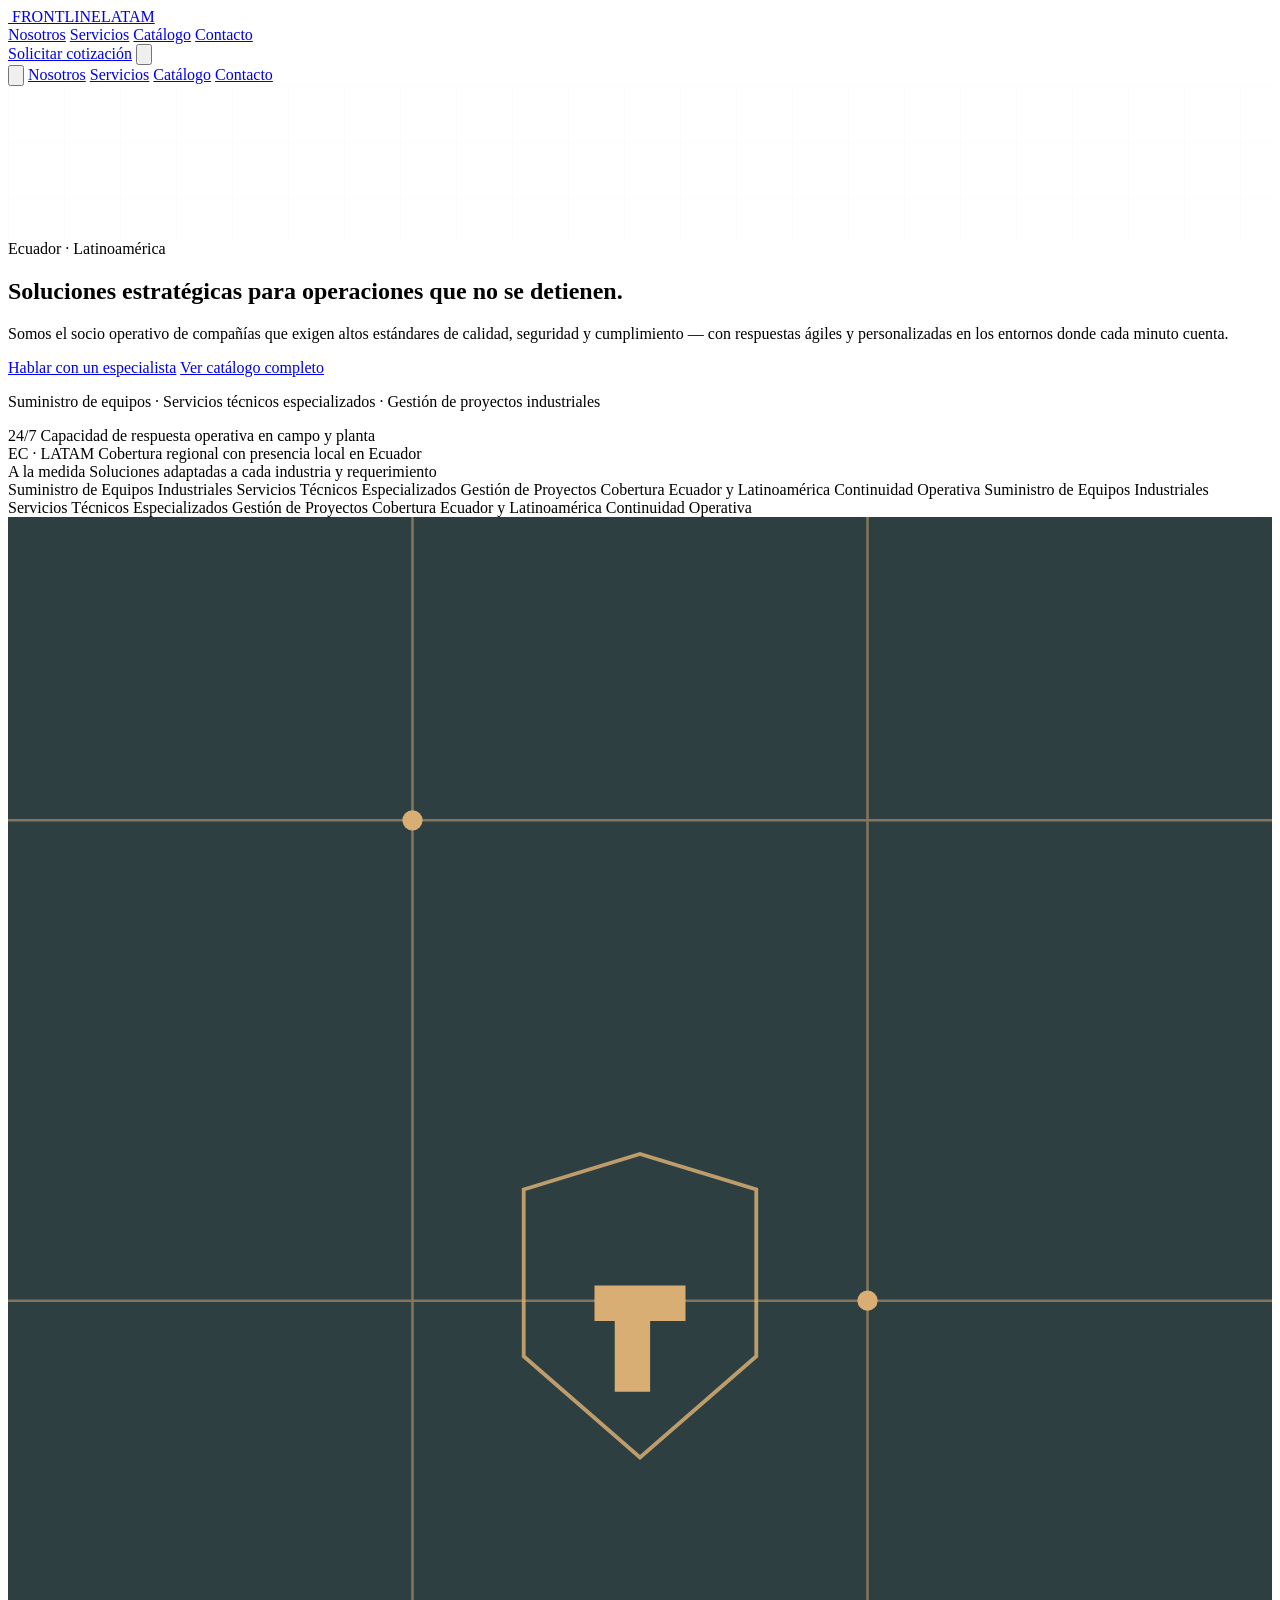
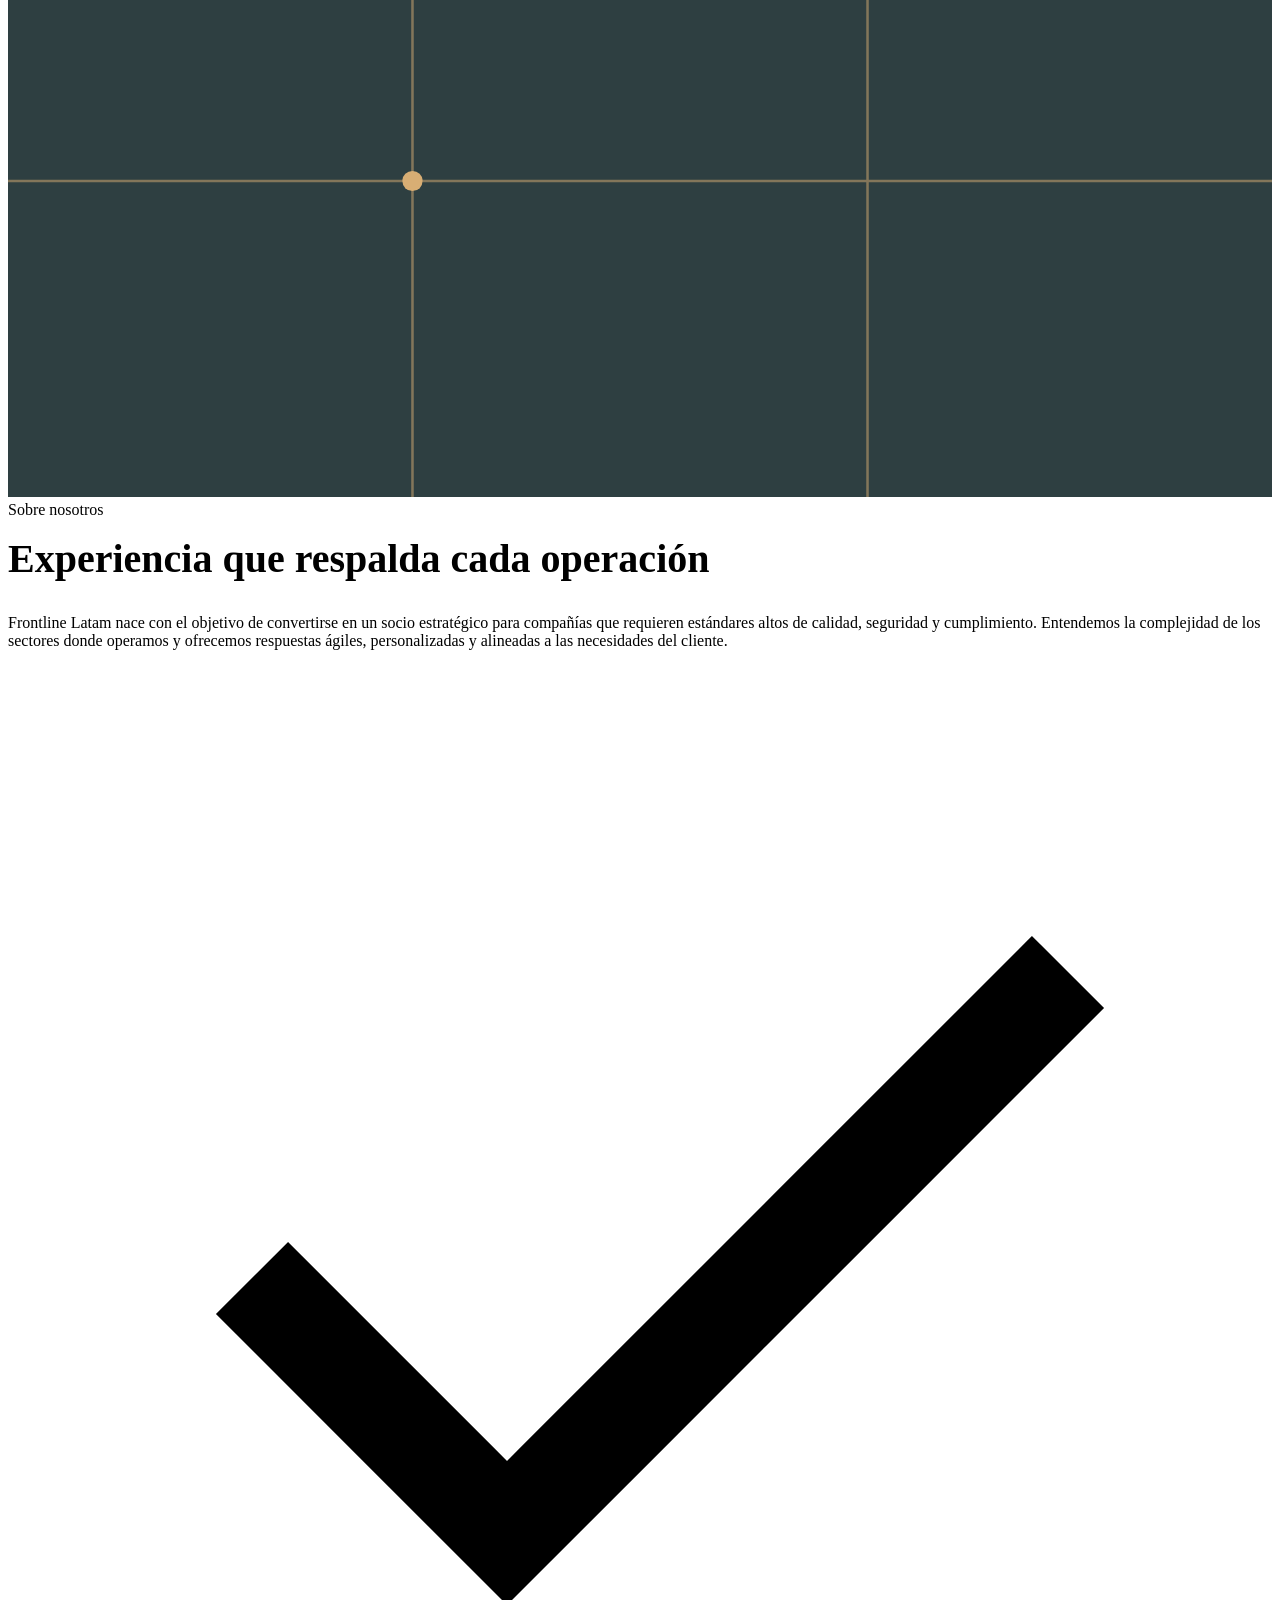
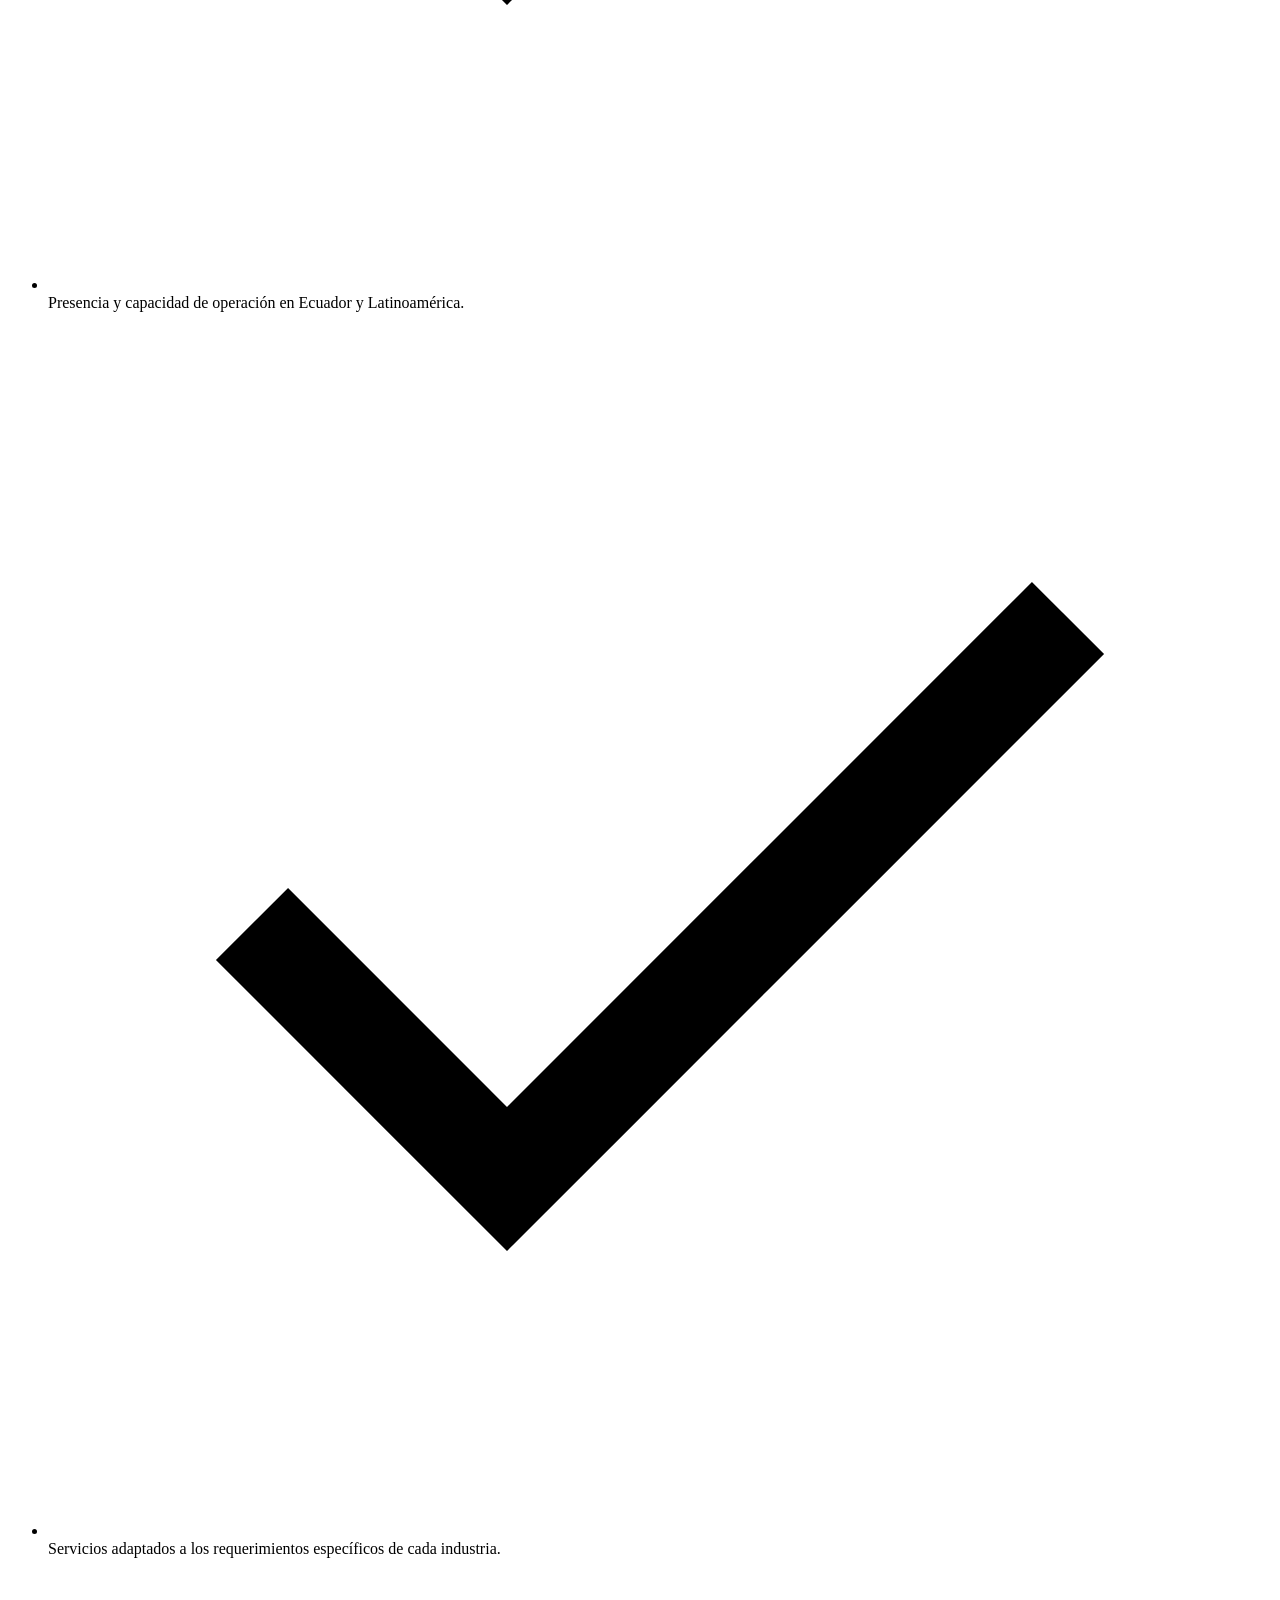
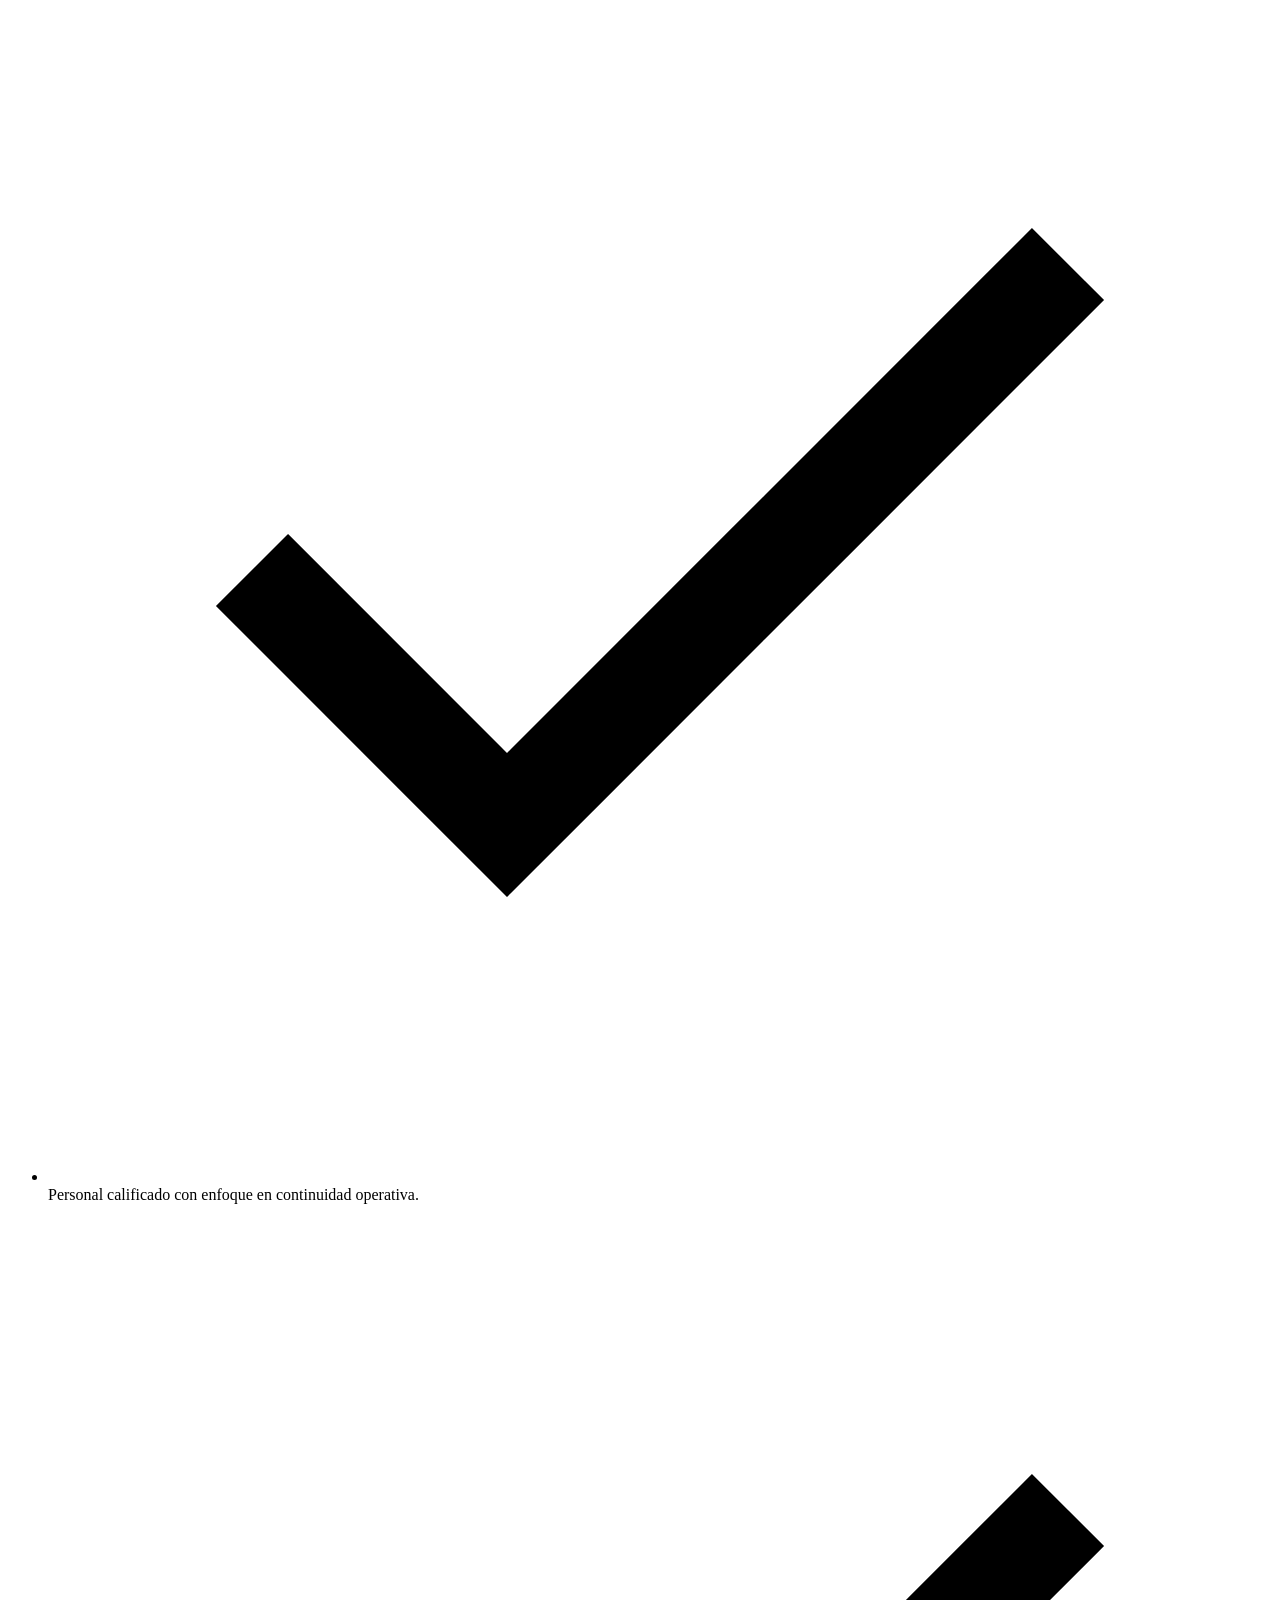
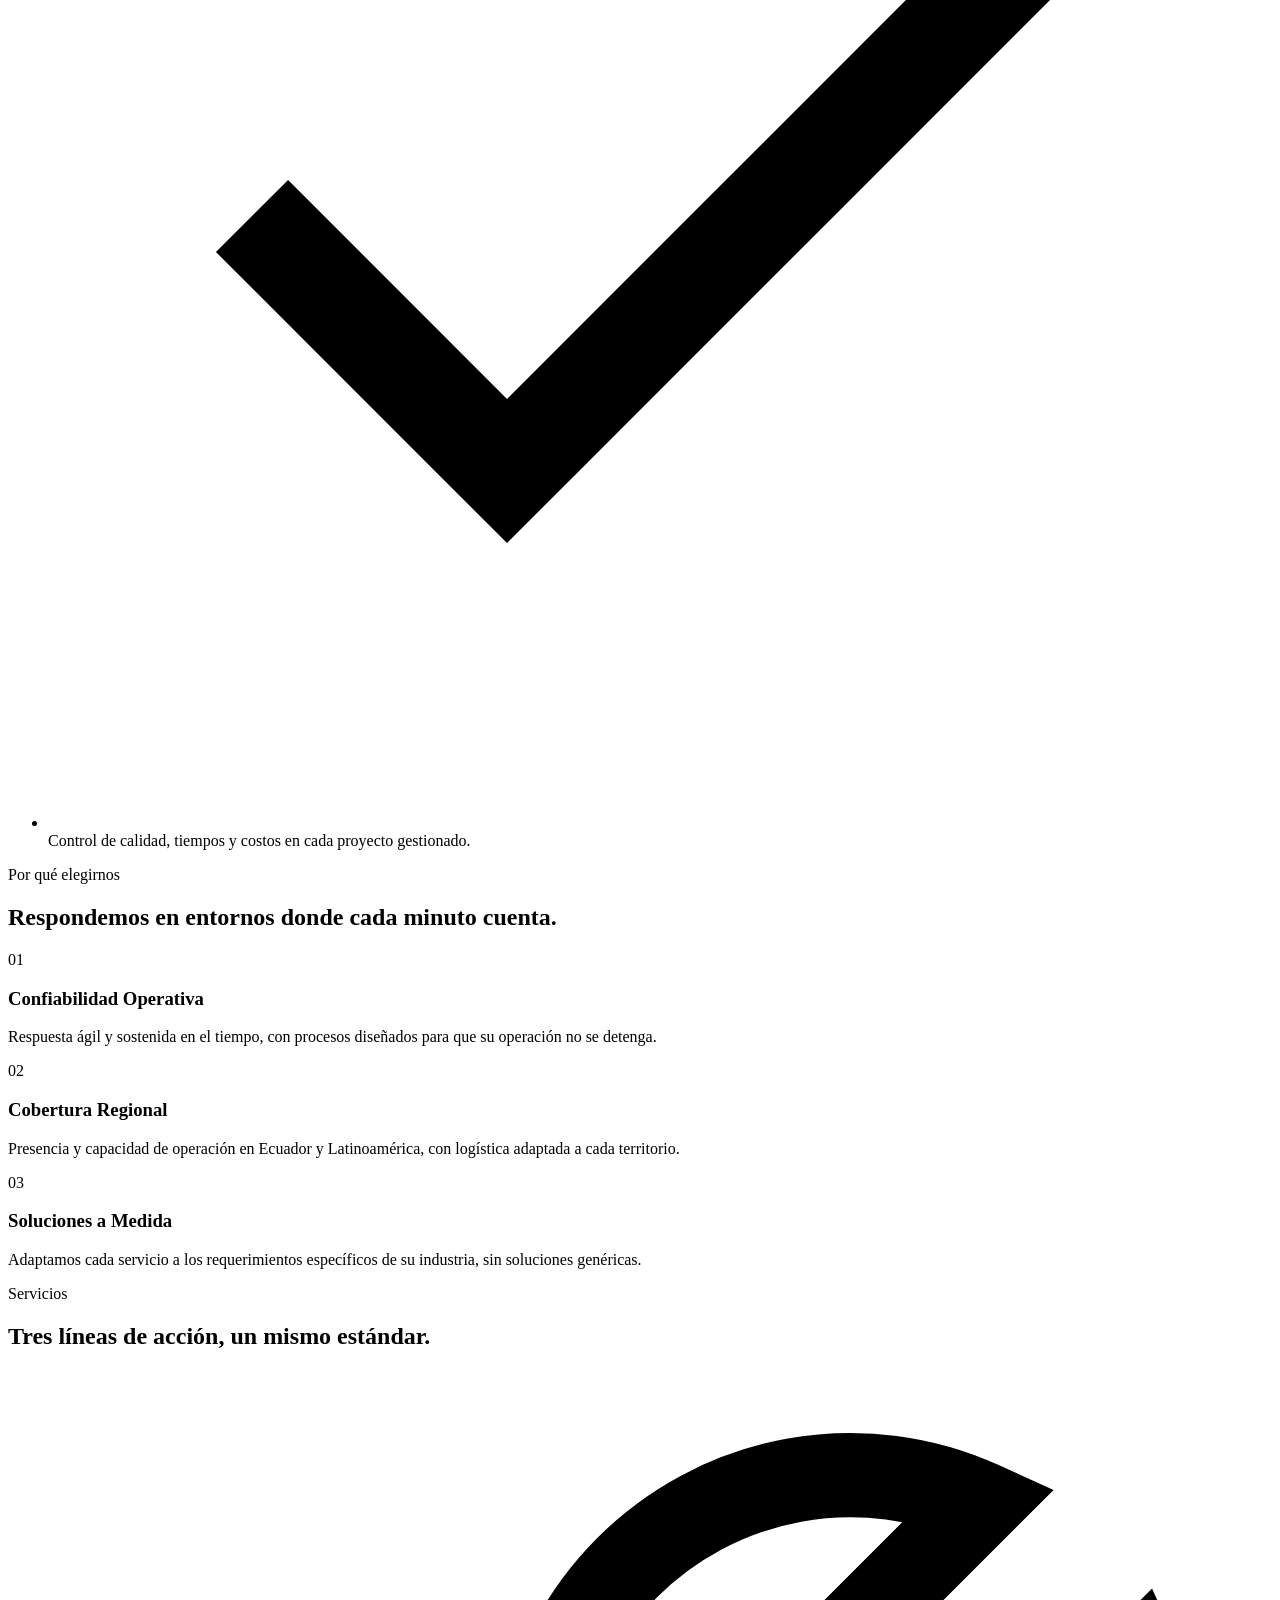
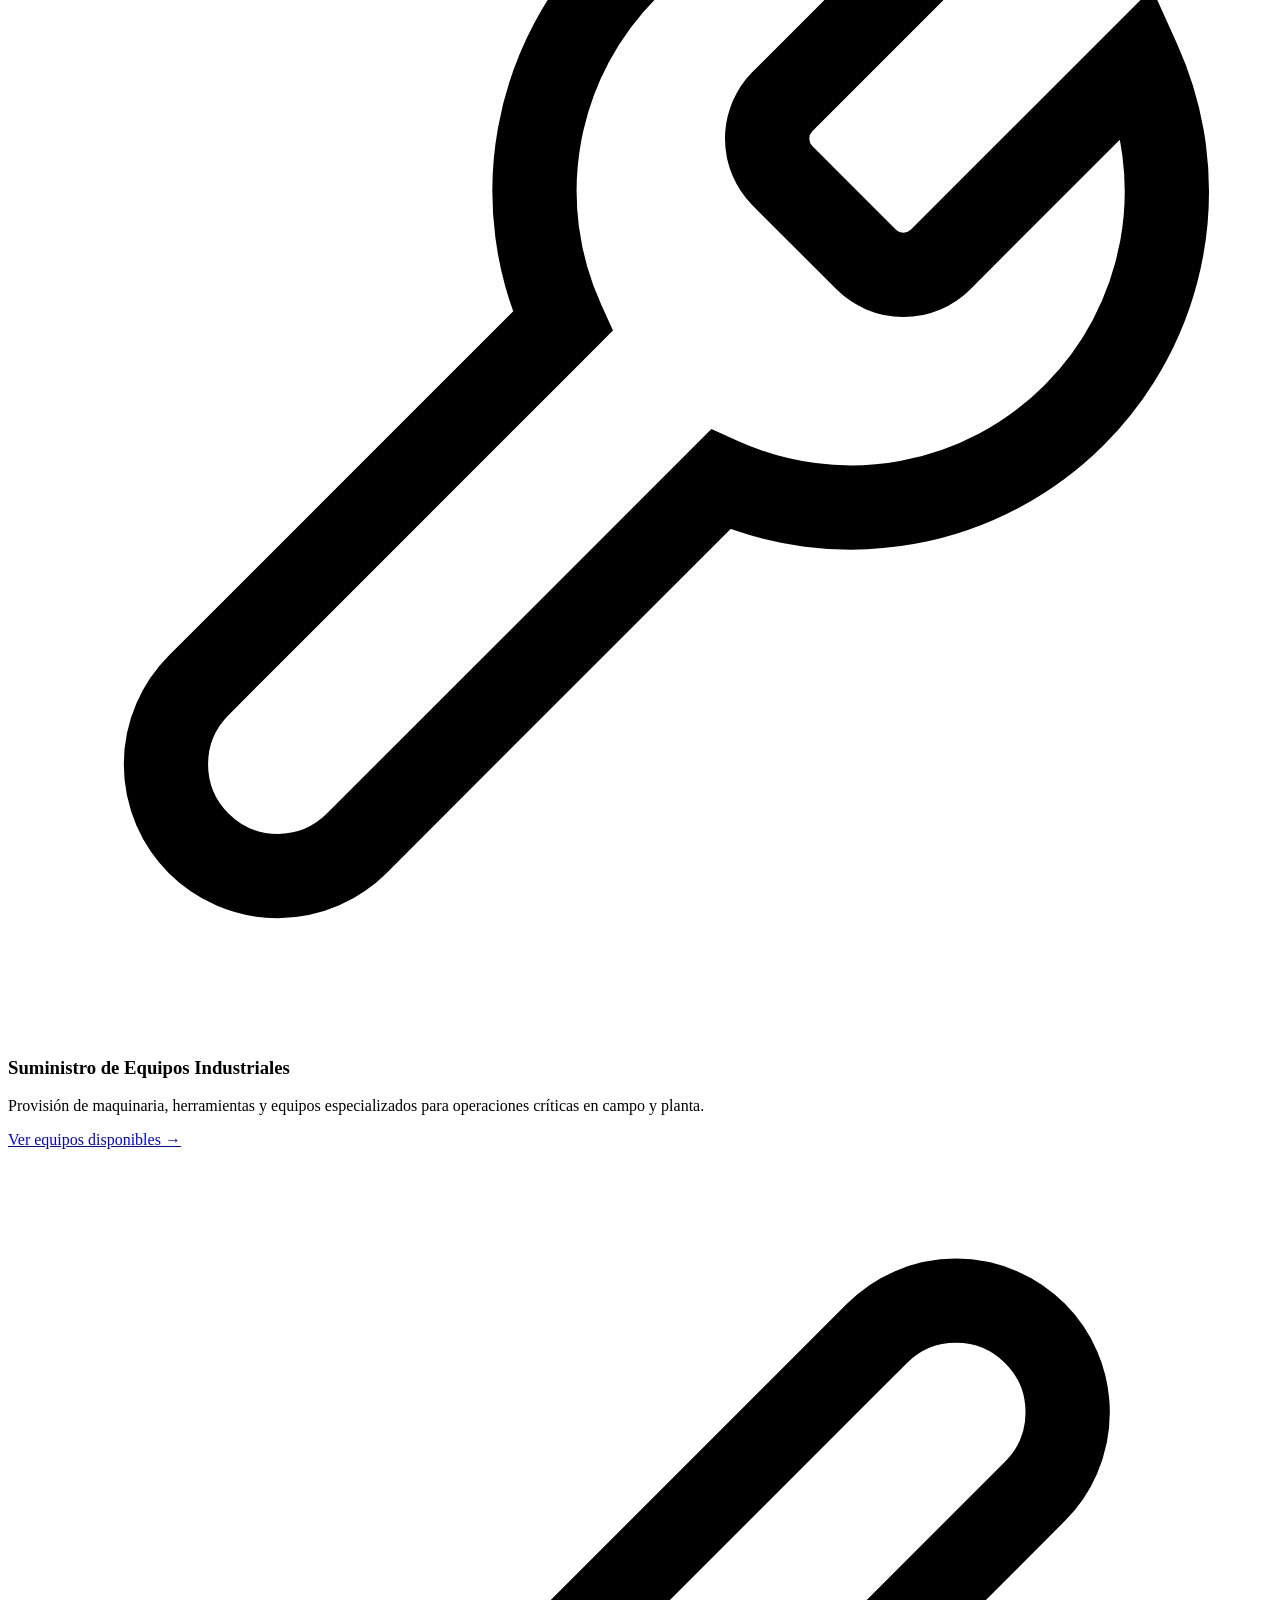
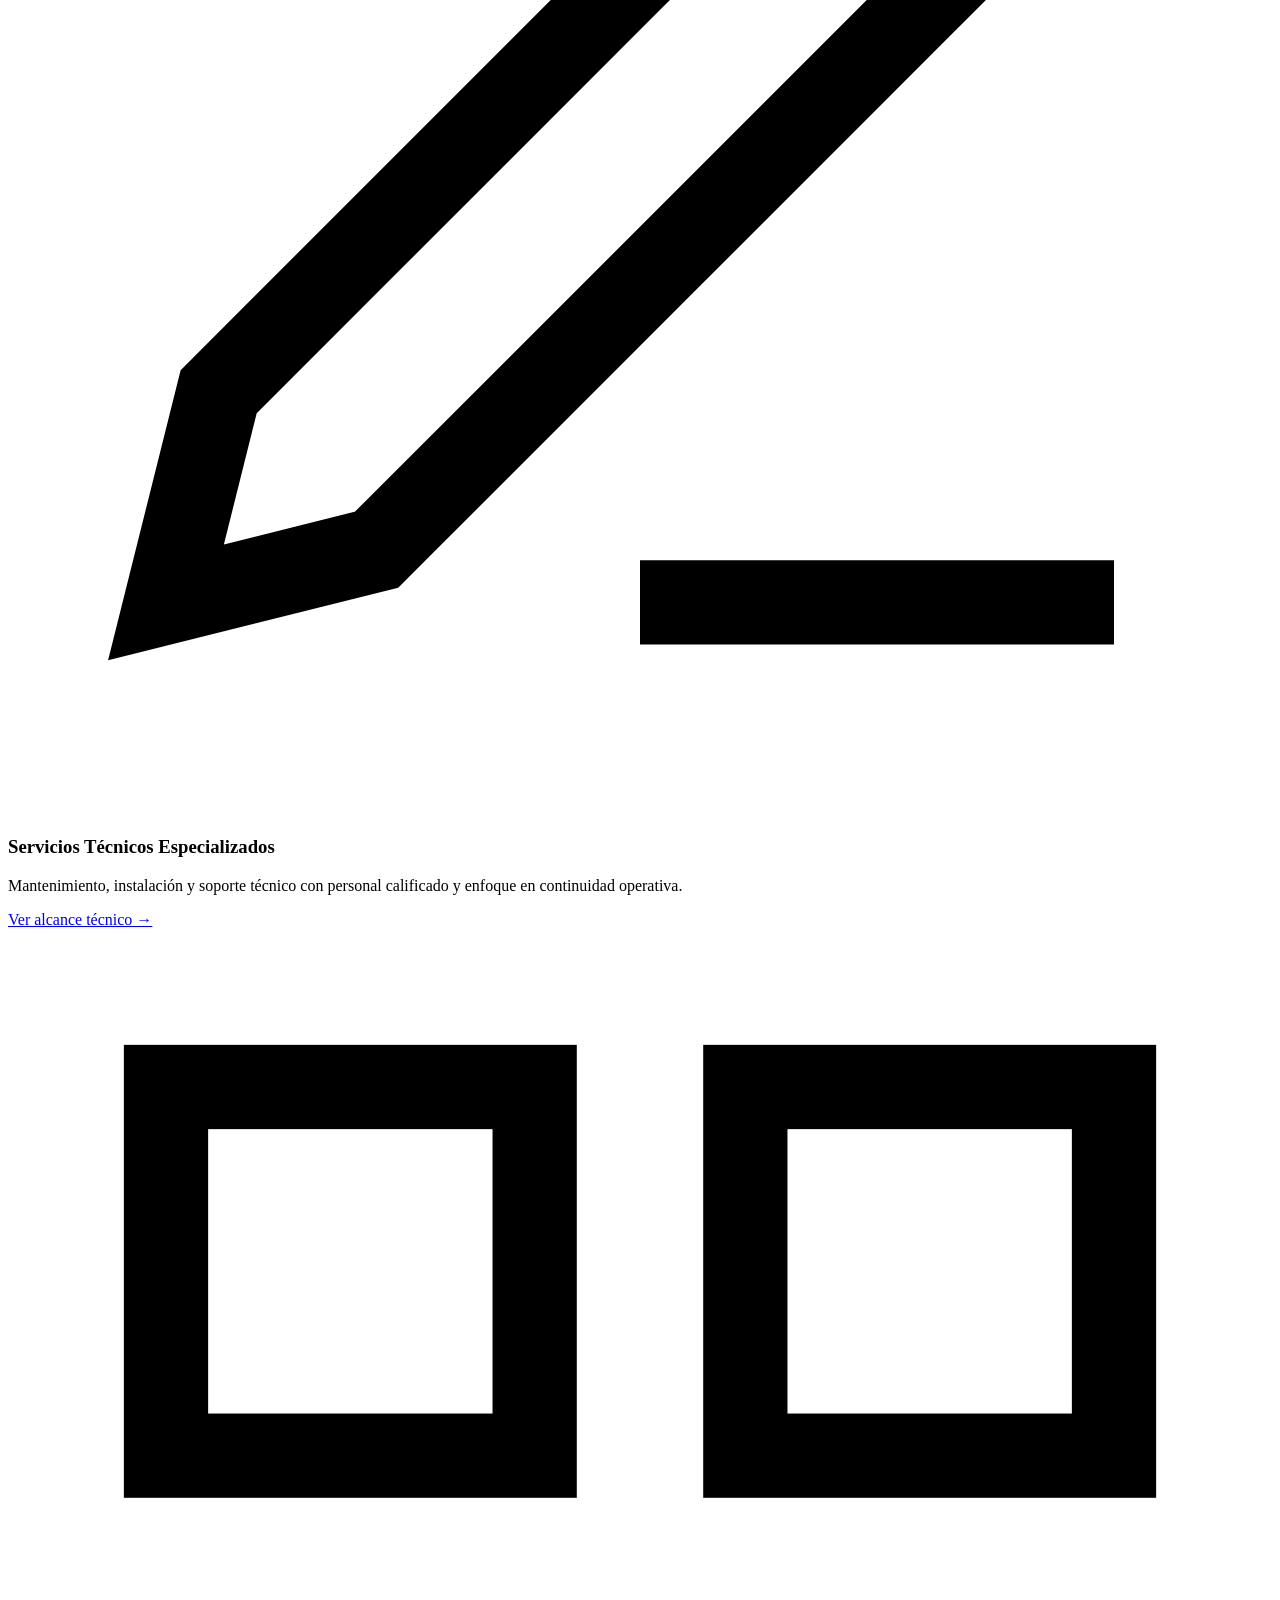
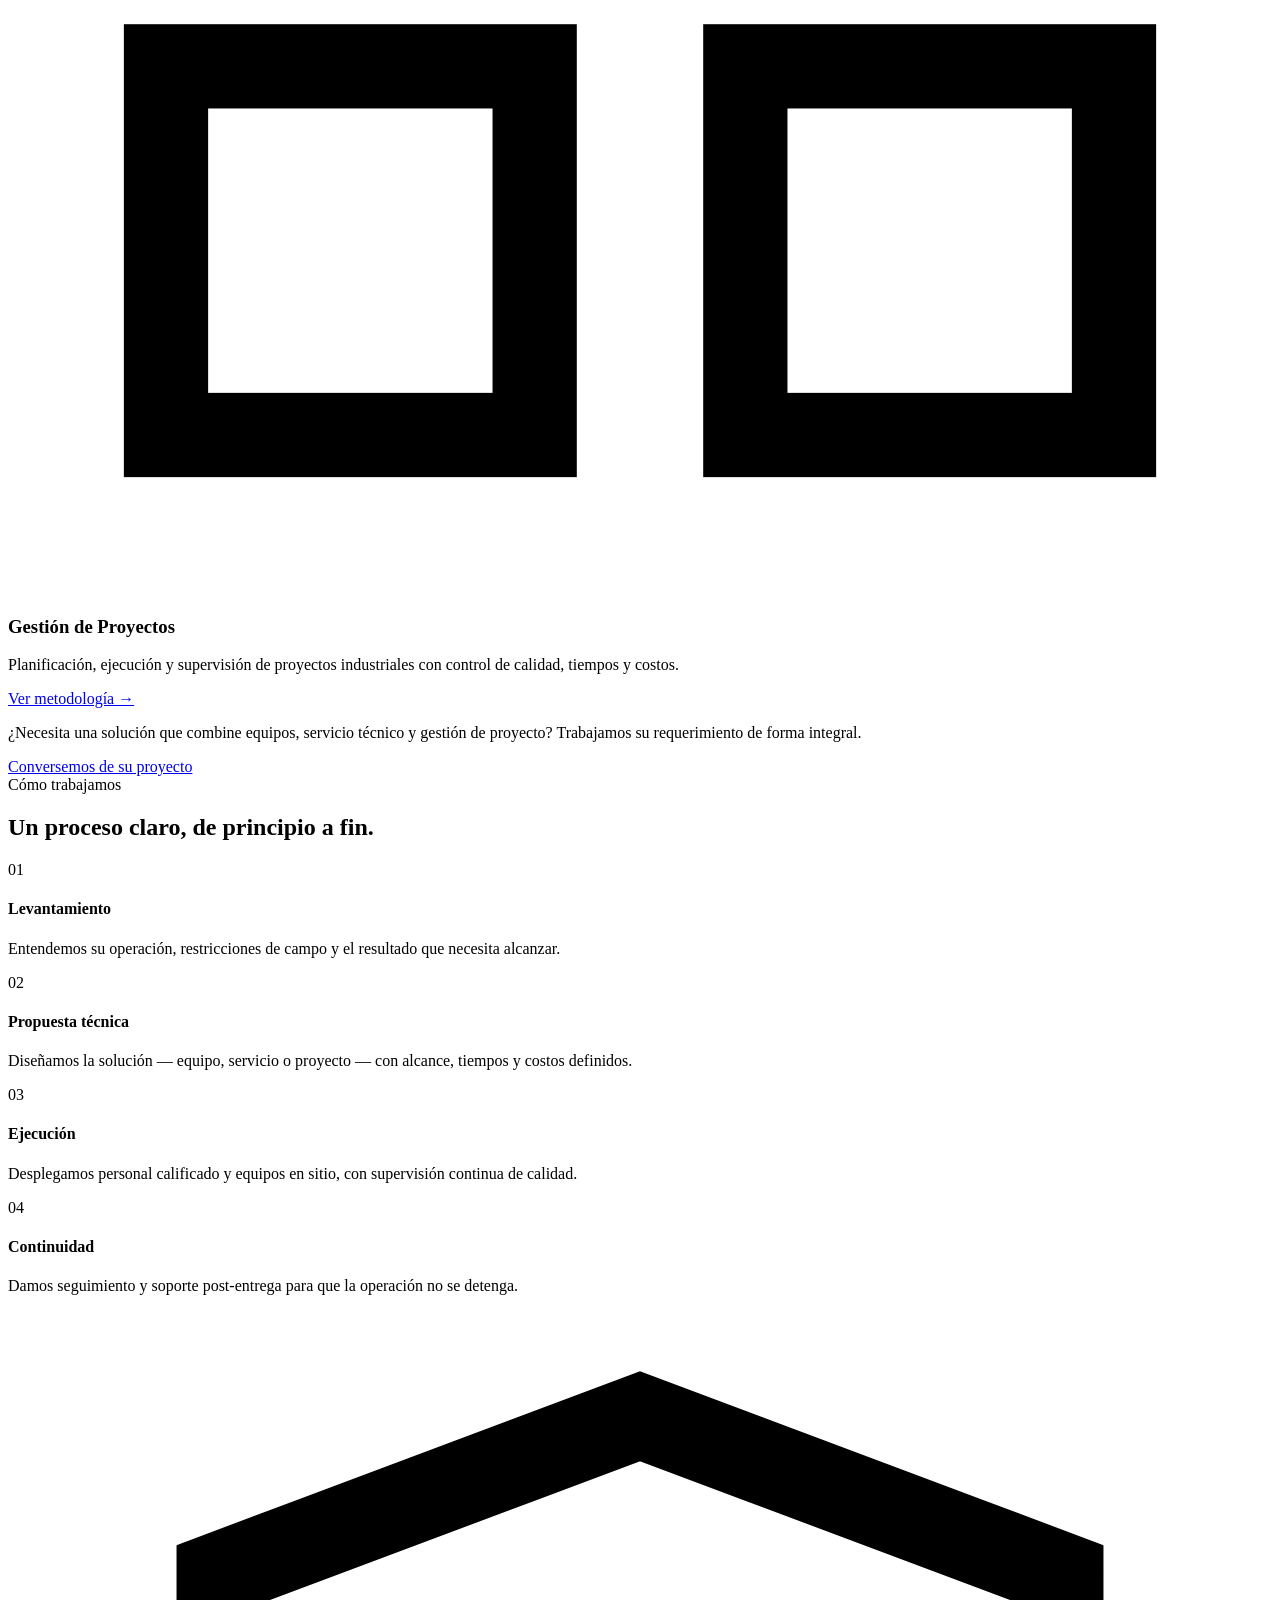
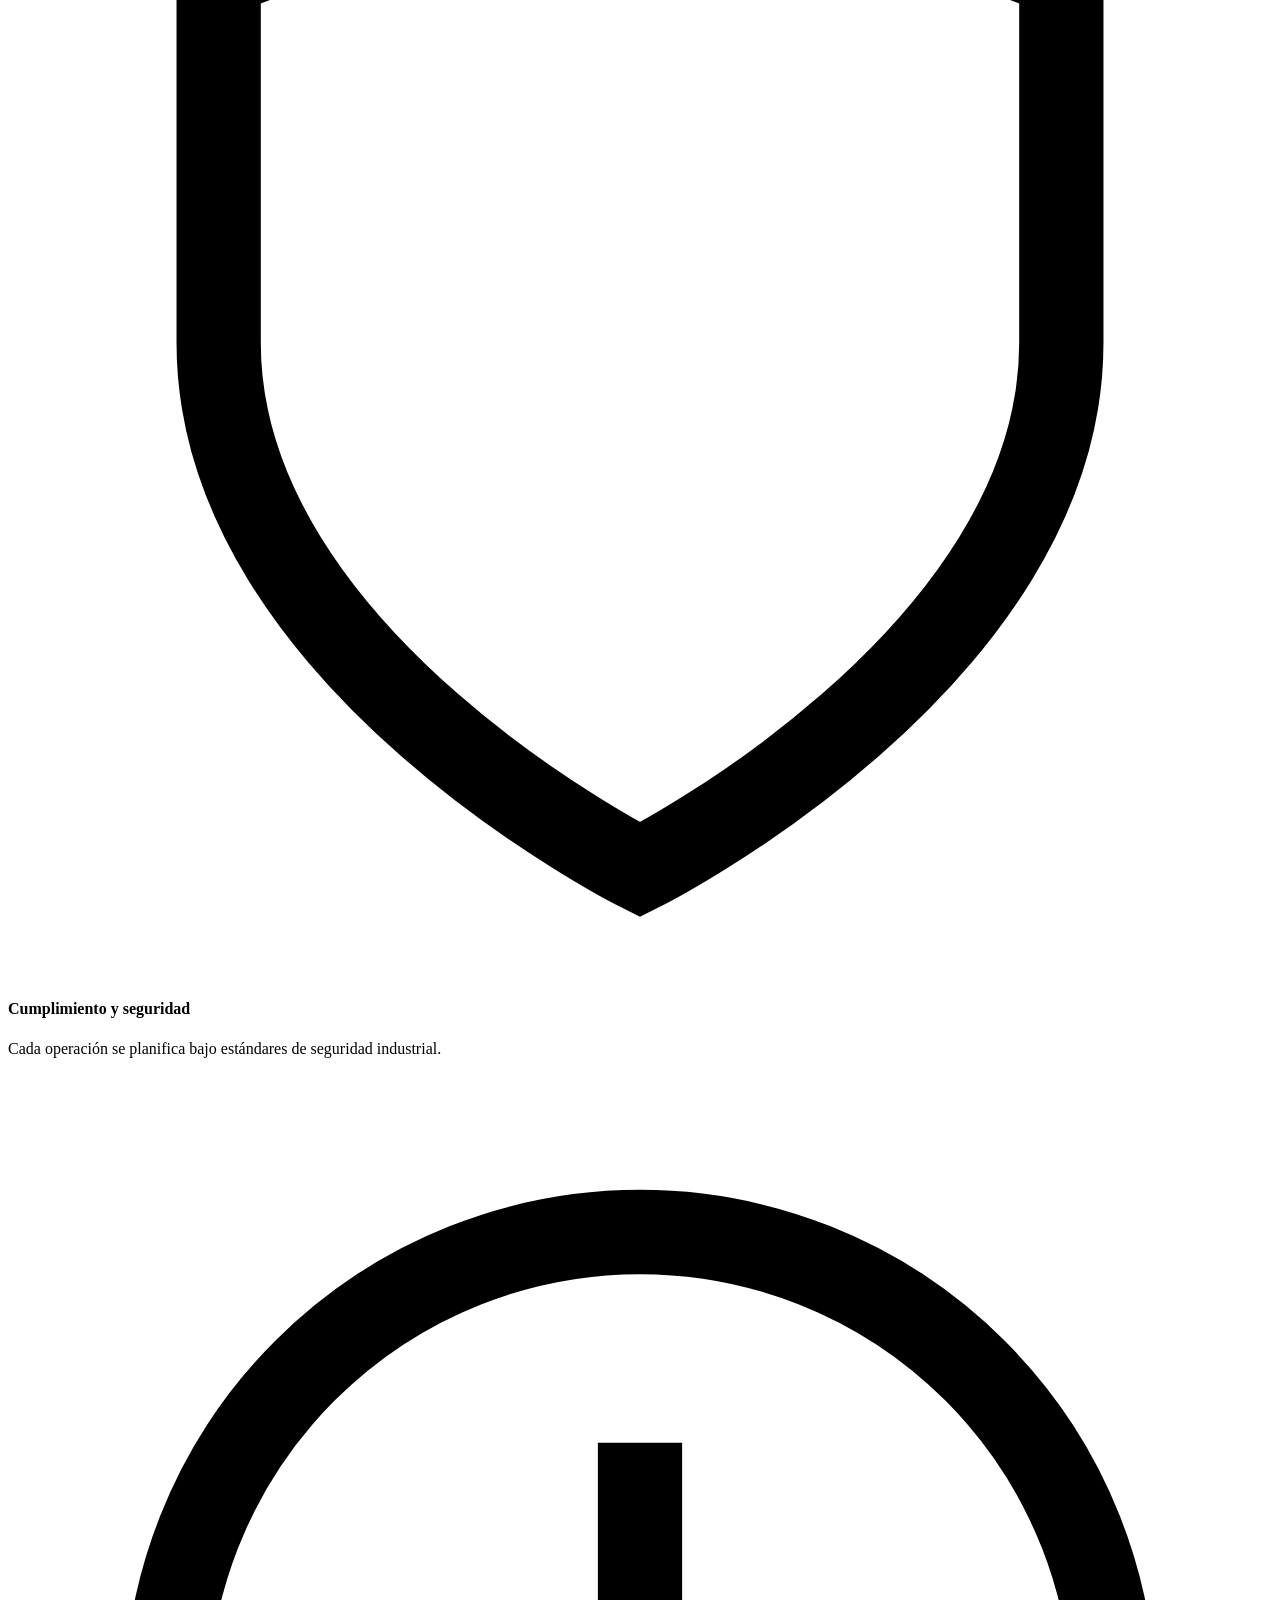
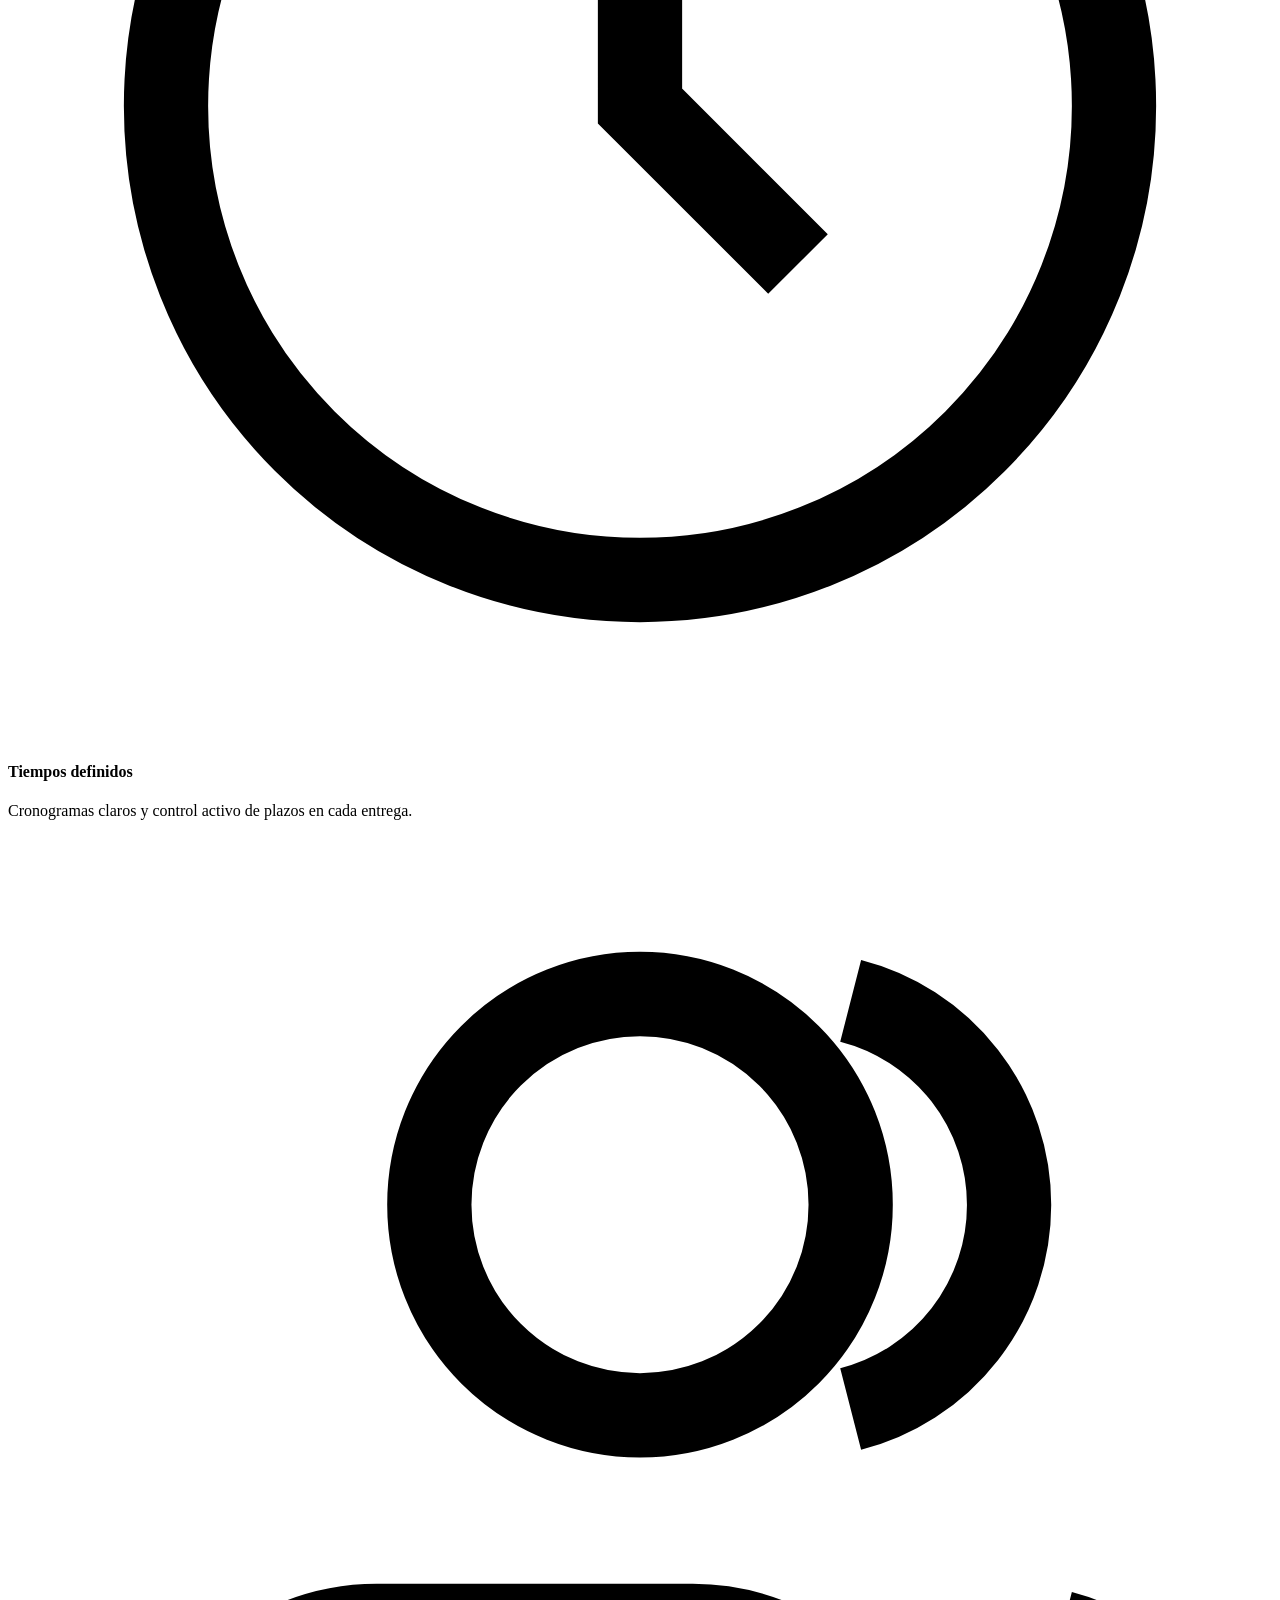
==== index.html @ fc051967 "Add files via upload" ====
<!DOCTYPE html>
<html lang="es">
<head>
<meta charset="UTF-8">
<meta name="viewport" content="width=device-width, initial-scale=1.0">
<title>Frontline Latam | Soluciones estratégicas para operaciones que no se detienen</title>
<meta name="description" content="Frontline Latam es su socio estratégico en Ecuador y Latinoamérica para suministro de equipos industriales, servicios técnicos especializados y gestión de proyectos.">
<link rel="icon" type="image/png" sizes="32x32" href="assets/favicon-32.png">
<link rel="icon" type="image/png" sizes="192x192" href="assets/favicon-192.png">
<link rel="apple-touch-icon" href="assets/favicon-180.png">
<link rel="stylesheet" href="css/style.css">
</head>
<body>

<!-- Header -->
<header class="site-header">
  <div class="container">
    <a href="index.html" class="brand">
      <img src="assets/icon-transparent.png" alt="">
      <span class="brand-text"><span class="b-gold">FRONTLINE</span><span class="b-white">LATAM</span></span>
    </a>
    <nav class="main-nav">
      <a href="index.html#nosotros">Nosotros</a>
      <a href="index.html#servicios">Servicios</a>
      <a href="catalogo.html">Catálogo</a>
      <a href="index.html#contacto">Contacto</a>
    </nav>
    <div class="nav-actions">
      <a href="index.html#contacto" class="btn btn-primary btn-sm">Solicitar cotización</a>
      <button class="nav-toggle" aria-label="Abrir menú">
        <svg viewBox="0 0 24 24" fill="none" stroke="currentColor" stroke-width="2"><path d="M4 6h16M4 12h16M4 18h16"/></svg>
      </button>
    </div>
  </div>
</header>

<!-- Mobile nav -->
<div class="mobile-nav">
  <button class="mobile-nav-close" aria-label="Cerrar menú">
    <svg viewBox="0 0 24 24" fill="none" stroke="currentColor" stroke-width="2"><path d="M6 6l12 12M18 6L6 18"/></svg>
  </button>
  <a href="index.html#nosotros">Nosotros</a>
  <a href="index.html#servicios">Servicios</a>
  <a href="catalogo.html">Catálogo</a>
  <a href="index.html#contacto">Contacto</a>
</div>

<!-- Hero -->
<section class="hero">
  <svg class="hero-grid-bg" width="100%" height="100%" xmlns="http://www.w3.org/2000/svg">
    <defs>
      <pattern id="grid" width="56" height="56" patternUnits="userSpaceOnUse">
        <path d="M 56 0 L 0 0 0 56" fill="none" stroke="#D8AE74" stroke-width="0.5" opacity="0.14"/>
      </pattern>
    </defs>
    <rect width="100%" height="100%" fill="url(#grid)"/>
  </svg>

  <div class="container hero-content">
    <div>
      <span class="eyebrow">Ecuador · Latinoamérica</span>
      <h1>Soluciones estratégicas para operaciones que <span class="accent">no se detienen</span>.</h1>
      <p class="lede">Somos el socio operativo de compañías que exigen altos estándares de calidad, seguridad y cumplimiento — con respuestas ágiles y personalizadas en los entornos donde cada minuto cuenta.</p>
      <div class="hero-cta">
        <a href="index.html#contacto" class="btn btn-primary">Hablar con un especialista</a>
        <a href="catalogo.html" class="btn btn-ghost">Ver catálogo completo</a>
      </div>
      <p class="hero-tagline">Suministro de equipos · Servicios técnicos especializados · Gestión de proyectos industriales</p>
    </div>

    <div class="hero-panel">
      <div class="hero-stats">
        <div class="hero-stat">
          <span class="num">24/7</span>
          <span class="label">Capacidad de respuesta operativa en campo y planta</span>
        </div>
        <div class="hero-stat">
          <span class="num">EC · LATAM</span>
          <span class="label">Cobertura regional con presencia local en Ecuador</span>
        </div>
        <div class="hero-stat">
          <span class="num">A la medida</span>
          <span class="label">Soluciones adaptadas a cada industria y requerimiento</span>
        </div>
      </div>
    </div>
  </div>
</section>

<!-- Coverage marquee -->
<div class="coverage-bar">
  <div class="coverage-track">
    <span>Suministro de Equipos Industriales</span>
    <span>Servicios Técnicos Especializados</span>
    <span>Gestión de Proyectos</span>
    <span>Cobertura Ecuador y Latinoamérica</span>
    <span>Continuidad Operativa</span>
    <span>Suministro de Equipos Industriales</span>
    <span>Servicios Técnicos Especializados</span>
    <span>Gestión de Proyectos</span>
    <span>Cobertura Ecuador y Latinoamérica</span>
    <span>Continuidad Operativa</span>
  </div>
</div>

<!-- About -->
<section class="section" id="nosotros">
  <div class="container split">
    <div class="reveal">
      <div class="split-visual">
        <svg width="100%" height="100%" viewBox="0 0 500 625" xmlns="http://www.w3.org/2000/svg">
          <rect width="500" height="625" fill="#2E3F41"/>
          <g opacity="0.5" stroke="#D8AE74" stroke-width="1">
            <line x1="0" y1="120" x2="500" y2="120"/>
            <line x1="0" y1="310" x2="500" y2="310"/>
            <line x1="0" y1="500" x2="500" y2="500"/>
            <line x1="160" y1="0" x2="160" y2="625"/>
            <line x1="340" y1="0" x2="340" y2="625"/>
          </g>
          <circle cx="160" cy="120" r="4" fill="#D8AE74"/>
          <circle cx="340" cy="310" r="4" fill="#D8AE74"/>
          <circle cx="160" cy="500" r="4" fill="#D8AE74"/>
          <g transform="translate(250,312)">
            <path d="M-46 -46 L 0 -60 L 46 -46 L 46 20 L 0 60 L -46 20 Z" fill="none" stroke="#D8AE74" stroke-width="1.5" opacity="0.85"/>
            <path d="M-18 -8 L 18 -8 L 18 6 L 4 6 L 4 34 L -10 34 L -10 6 L -18 6 Z" fill="#D8AE74"/>
          </g>
        </svg>
      </div>
    </div>

    <div class="reveal">
      <span class="eyebrow">Sobre nosotros</span>
      <h2 style="font-size: clamp(28px,3.4vw,40px); margin-top:18px; line-height:1.1;">Experiencia que respalda cada operación</h2>
      <p class="lede" style="margin-top:22px;">Frontline Latam nace con el objetivo de convertirse en un socio estratégico para compañías que requieren estándares altos de calidad, seguridad y cumplimiento. Entendemos la complejidad de los sectores donde operamos y ofrecemos respuestas ágiles, personalizadas y alineadas a las necesidades del cliente.</p>

      <ul class="about-list">
        <li>
          <svg viewBox="0 0 24 24" fill="none" stroke="currentColor" stroke-width="2"><path d="M20 6L9 17l-5-5"/></svg>
          <span>Presencia y capacidad de operación en Ecuador y Latinoamérica.</span>
        </li>
        <li>
          <svg viewBox="0 0 24 24" fill="none" stroke="currentColor" stroke-width="2"><path d="M20 6L9 17l-5-5"/></svg>
          <span>Servicios adaptados a los requerimientos específicos de cada industria.</span>
        </li>
        <li>
          <svg viewBox="0 0 24 24" fill="none" stroke="currentColor" stroke-width="2"><path d="M20 6L9 17l-5-5"/></svg>
          <span>Personal calificado con enfoque en continuidad operativa.</span>
        </li>
        <li>
          <svg viewBox="0 0 24 24" fill="none" stroke="currentColor" stroke-width="2"><path d="M20 6L9 17l-5-5"/></svg>
          <span>Control de calidad, tiempos y costos en cada proyecto gestionado.</span>
        </li>
      </ul>
    </div>
  </div>
</section>

<!-- Why choose us -->
<section class="section section-alt">
  <div class="container">
    <div class="section-header reveal">
      <span class="eyebrow">Por qué elegirnos</span>
      <h2>Respondemos en entornos donde cada minuto cuenta.</h2>
    </div>

    <div class="pillars reveal">
      <div class="pillar">
        <span class="pillar-index">01</span>
        <h3>Confiabilidad Operativa</h3>
        <p>Respuesta ágil y sostenida en el tiempo, con procesos diseñados para que su operación no se detenga.</p>
      </div>
      <div class="pillar">
        <span class="pillar-index">02</span>
        <h3>Cobertura Regional</h3>
        <p>Presencia y capacidad de operación en Ecuador y Latinoamérica, con logística adaptada a cada territorio.</p>
      </div>
      <div class="pillar">
        <span class="pillar-index">03</span>
        <h3>Soluciones a Medida</h3>
        <p>Adaptamos cada servicio a los requerimientos específicos de su industria, sin soluciones genéricas.</p>
      </div>
    </div>
  </div>
</section>

<!-- Services -->
<section class="section" id="servicios">
  <div class="container">
    <div class="section-header reveal">
      <span class="eyebrow">Servicios</span>
      <h2>Tres líneas de acción, un mismo estándar.</h2>
    </div>

    <div class="services-grid reveal">
      <div class="service-card">
        <div class="icon-wrap">
          <svg viewBox="0 0 24 24" fill="none" stroke="currentColor" stroke-width="1.6"><path d="M14.7 6.3a1 1 0 000 1.4l1.6 1.6a1 1 0 001.4 0l3.77-3.77a6 6 0 01-7.94 7.94l-6.91 6.91a2.12 2.12 0 01-3-3l6.91-6.91a6 6 0 017.94-7.94l-3.76 3.76z"/></svg>
        </div>
        <h3>Suministro de Equipos Industriales</h3>
        <p>Provisión de maquinaria, herramientas y equipos especializados para operaciones críticas en campo y planta.</p>
        <a href="catalogo.html#equipos" class="card-link">Ver equipos disponibles →</a>
      </div>

      <div class="service-card">
        <div class="icon-wrap">
          <svg viewBox="0 0 24 24" fill="none" stroke="currentColor" stroke-width="1.6"><path d="M12 20h9M16.5 3.5a2.12 2.12 0 013 3L7 19l-4 1 1-4L16.5 3.5z"/></svg>
        </div>
        <h3>Servicios Técnicos Especializados</h3>
        <p>Mantenimiento, instalación y soporte técnico con personal calificado y enfoque en continuidad operativa.</p>
        <a href="catalogo.html#servicios-tecnicos" class="card-link">Ver alcance técnico →</a>
      </div>

      <div class="service-card">
        <div class="icon-wrap">
          <svg viewBox="0 0 24 24" fill="none" stroke="currentColor" stroke-width="1.6"><rect x="3" y="3" width="7" height="7"/><rect x="14" y="3" width="7" height="7"/><rect x="14" y="14" width="7" height="7"/><rect x="3" y="14" width="7" height="7"/></svg>
        </div>
        <h3>Gestión de Proyectos</h3>
        <p>Planificación, ejecución y supervisión de proyectos industriales con control de calidad, tiempos y costos.</p>
        <a href="catalogo.html#proyectos" class="card-link">Ver metodología →</a>
      </div>
    </div>

    <div class="services-cta reveal">
      <p>¿Necesita una solución que combine equipos, servicio técnico y gestión de proyecto? Trabajamos su requerimiento de forma integral.</p>
      <a href="index.html#contacto" class="btn btn-ghost">Conversemos de su proyecto</a>
    </div>
  </div>
</section>

<!-- Process -->
<section class="section section-alt">
  <div class="container">
    <div class="section-header reveal">
      <span class="eyebrow">Cómo trabajamos</span>
      <h2>Un proceso claro, de principio a fin.</h2>
    </div>

    <div class="process reveal">
      <div class="process-step">
        <div class="process-num">01</div>
        <h4>Levantamiento</h4>
        <p>Entendemos su operación, restricciones de campo y el resultado que necesita alcanzar.</p>
      </div>
      <div class="process-step">
        <div class="process-num">02</div>
        <h4>Propuesta técnica</h4>
        <p>Diseñamos la solución — equipo, servicio o proyecto — con alcance, tiempos y costos definidos.</p>
      </div>
      <div class="process-step">
        <div class="process-num">03</div>
        <h4>Ejecución</h4>
        <p>Desplegamos personal calificado y equipos en sitio, con supervisión continua de calidad.</p>
      </div>
      <div class="process-step">
        <div class="process-num">04</div>
        <h4>Continuidad</h4>
        <p>Damos seguimiento y soporte post-entrega para que la operación no se detenga.</p>
      </div>
    </div>
  </div>
</section>

<!-- Assurance -->
<section class="section-tight">
  <div class="container">
    <div class="assurance reveal">
      <div class="assurance-item">
        <svg viewBox="0 0 24 24" fill="none" stroke="currentColor" stroke-width="1.6"><path d="M12 22s8-4 8-10V5l-8-3-8 3v7c0 6 8 10 8 10z"/></svg>
        <div>
          <h4>Cumplimiento y seguridad</h4>
          <p>Cada operación se planifica bajo estándares de seguridad industrial.</p>
        </div>
      </div>
      <div class="assurance-item">
        <svg viewBox="0 0 24 24" fill="none" stroke="currentColor" stroke-width="1.6"><circle cx="12" cy="12" r="9"/><path d="M12 7v5l3 3"/></svg>
        <div>
          <h4>Tiempos definidos</h4>
          <p>Cronogramas claros y control activo de plazos en cada entrega.</p>
        </div>
      </div>
      <div class="assurance-item">
        <svg viewBox="0 0 24 24" fill="none" stroke="currentColor" stroke-width="1.6"><path d="M17 21v-2a4 4 0 00-4-4H7a4 4 0 00-4 4v2M12 11a4 4 0 100-8 4 4 0 000 8zM23 21v-2a4 4 0 00-3-3.87M16 3.13a4 4 0 010 7.75"/></svg>
        <div>
          <h4>Personal calificado</h4>
          <p>Equipos técnicos con experiencia comprobada en campo y planta.</p>
        </div>
      </div>
      <div class="assurance-item">
        <svg viewBox="0 0 24 24" fill="none" stroke="currentColor" stroke-width="1.6"><path d="M3 3v18h18M18 9l-5 5-4-4-3 3"/></svg>
        <div>
          <h4>Control de costos</h4>
          <p>Seguimiento transparente de presupuesto en toda la ejecución.</p>
        </div>
      </div>
    </div>
  </div>
</section>

<!-- CTA band -->
<section class="cta-band">
  <div class="container cta-band-inner reveal">
    <div>
      <span class="eyebrow">Empecemos</span>
      <h2 style="margin-top:16px;">Hablemos de lo que su operación necesita hoy.</h2>
    </div>
    <div class="cta-actions">
      <a href="https://wa.me/593999288710" target="_blank" class="btn btn-primary">Escribir por WhatsApp</a>
      <a href="index.html#contacto" class="btn btn-ghost">Ir al formulario</a>
    </div>
  </div>
</section>

<!-- Contact -->
<section class="section" id="contacto">
  <div class="container contact-grid">
    <div class="reveal">
      <span class="eyebrow">Contacto</span>
      <h2 style="font-size: clamp(28px,3.4vw,40px); margin-top:18px; line-height:1.1;">Escríbanos sobre su operación.</h2>
      <p class="lede" style="margin-top:20px;">Respondemos con la misma agilidad que exigimos de nuestras propias operaciones. Cuéntenos su necesidad y le contactaremos a la brevedad.</p>

      <div class="contact-info-list">
        <div class="contact-info-item">
          <svg viewBox="0 0 24 24" fill="none" stroke="currentColor" stroke-width="1.6"><path d="M21 10c0 7-9 13-9 13s-9-6-9-13a9 9 0 0118 0z"/><circle cx="12" cy="10" r="3"/></svg>
          <div>
            <div class="ci-label">Cobertura</div>
            <div class="ci-value">Ecuador · Latinoamérica</div>
          </div>
        </div>
        <div class="contact-info-item">
          <svg viewBox="0 0 24 24" fill="none" stroke="currentColor" stroke-width="1.6"><path d="M22 16.92v3a2 2 0 01-2.18 2 19.79 19.79 0 01-8.63-3.07 19.5 19.5 0 01-6-6 19.79 19.79 0 01-3.07-8.67A2 2 0 014.11 2h3a2 2 0 012 1.72c.12.9.34 1.79.65 2.65a2 2 0 01-.45 2.11L8.09 9.91a16 16 0 006 6l1.43-1.42a2 2 0 012.11-.45c.86.31 1.75.53 2.65.65A2 2 0 0122 16.92z"/></svg>
          <div>
            <div class="ci-label">Teléfono / WhatsApp</div>
            <div class="ci-value"><a href="https://wa.me/593999288710" target="_blank">+593 99 928 8710</a></div>
          </div>
        </div>
        <div class="contact-info-item">
          <svg viewBox="0 0 24 24" fill="none" stroke="currentColor" stroke-width="1.6"><path d="M4 4h16v16H4z"/><path d="M22 6l-10 7L2 6"/></svg>
          <div>
            <div class="ci-label">Correo</div>
            <div class="ci-value"><a href="mailto:comercial@frontlinelatam.com">comercial@frontlinelatam.com</a></div>
          </div>
        </div>
      </div>
    </div>

    <div class="reveal">
      <div class="form-card">
        <div class="form-success">Mensaje listo. Se abrió WhatsApp para enviarlo — si no se abrió, escríbanos directo a +593 99 928 8710.</div>
        <form id="contact-form">
          <div class="form-row">
            <div class="form-field">
              <label for="f-name">Nombre</label>
              <input type="text" id="f-name" required placeholder="Su nombre completo">
            </div>
            <div class="form-field">
              <label for="f-company">Empresa</label>
              <input type="text" id="f-company" placeholder="Nombre de la empresa">
            </div>
          </div>
          <div class="form-field">
            <label for="f-service">Servicio de interés</label>
            <select id="f-service">
              <option value="">Seleccione una opción</option>
              <option>Suministro de Equipos Industriales</option>
              <option>Servicios Técnicos Especializados</option>
              <option>Gestión de Proyectos</option>
              <option>Otro / no estoy seguro</option>
            </select>
          </div>
          <div class="form-field">
            <label for="f-message">Mensaje</label>
            <textarea id="f-message" placeholder="Cuéntenos brevemente qué necesita"></textarea>
          </div>
          <button type="submit" class="btn btn-primary" style="width:100%; justify-content:center;">Enviar por WhatsApp</button>
          <p class="form-note">Al enviar, se abrirá WhatsApp con su mensaje redactado para confirmar el envío.</p>
        </form>
      </div>
    </div>
  </div>
</section>

<!-- Footer -->
<footer class="site-footer">
  <div class="container">
    <div class="footer-top">
      <div class="footer-brand">
        <a href="index.html" class="brand">
          <img src="assets/icon-transparent.png" alt="">
          <span class="brand-text"><span class="b-gold">FRONTLINE</span><span class="b-white">LATAM</span></span>
        </a>
        <p>Soluciones estratégicas para operaciones de alto impacto en Ecuador y Latinoamérica.</p>
      </div>
      <div class="footer-col">
        <h5>Navegación</h5>
        <ul>
          <li><a href="index.html#nosotros">Nosotros</a></li>
          <li><a href="index.html#servicios">Servicios</a></li>
          <li><a href="catalogo.html">Catálogo</a></li>
          <li><a href="index.html#contacto">Contacto</a></li>
        </ul>
      </div>
      <div class="footer-col">
        <h5>Servicios</h5>
        <ul>
          <li><a href="catalogo.html#equipos">Equipos industriales</a></li>
          <li><a href="catalogo.html#servicios-tecnicos">Servicios técnicos</a></li>
          <li><a href="catalogo.html#proyectos">Gestión de proyectos</a></li>
        </ul>
      </div>
      <div class="footer-col">
        <h5>Contacto</h5>
        <ul>
          <li><a href="https://wa.me/593999288710" target="_blank">+593 99 928 8710</a></li>
          <li><a href="mailto:comercial@frontlinelatam.com">comercial@frontlinelatam.com</a></li>
          <li><span style="color:var(--ink-mute)">Ecuador · Latinoamérica</span></li>
        </ul>
      </div>
    </div>
    <div class="footer-bottom">
      <p>© <span id="year"></span> Frontline Latam. Todos los derechos reservados.</p>
      <p>Ecuador · Latinoamérica</p>
    </div>
  </div>
</footer>

<a href="https://wa.me/593999288710" target="_blank" class="wa-float" aria-label="Escribir por WhatsApp">
  <svg viewBox="0 0 24 24" fill="currentColor"><path d="M17.6 6.32A7.85 7.85 0 0012.05 4a7.94 7.94 0 00-6.9 11.9L4 20l4.2-1.1a7.9 7.9 0 003.85 1h0a7.94 7.94 0 007.94-7.94 7.9 7.9 0 00-2.4-5.64zM12.06 18.4h0a6.6 6.6 0 01-3.36-.92l-.24-.14-2.5.65.67-2.44-.16-.25a6.6 6.6 0 01-1-3.5 6.62 6.62 0 0111.29-4.68 6.58 6.58 0 011.94 4.67 6.62 6.62 0 01-6.64 6.6zm3.62-4.94c-.2-.1-1.17-.58-1.35-.64-.18-.07-.31-.1-.45.1-.13.2-.51.64-.62.77-.11.13-.23.15-.43.05a5.4 5.4 0 01-1.6-1 6 6 0 01-1.1-1.37c-.12-.2 0-.31.09-.4.09-.1.2-.23.3-.35.1-.12.13-.2.2-.33.07-.13.03-.25 0-.35-.05-.1-.45-1.09-.62-1.5-.16-.4-.33-.34-.45-.34h-.38a.74.74 0 00-.53.25 2.26 2.26 0 00-.7 1.68 3.93 3.93 0 00.82 2.08 9 9 0 003.45 3.05c.48.2.86.33 1.15.42.48.15.92.13 1.27.08.39-.06 1.17-.48 1.34-.94.16-.46.16-.85.11-.94-.05-.09-.18-.14-.38-.24z"/></svg>
</a>

<script src="js/main.js"></script>
<script>document.getElementById('year').textContent = new Date().getFullYear();</script>
</body>
</html>
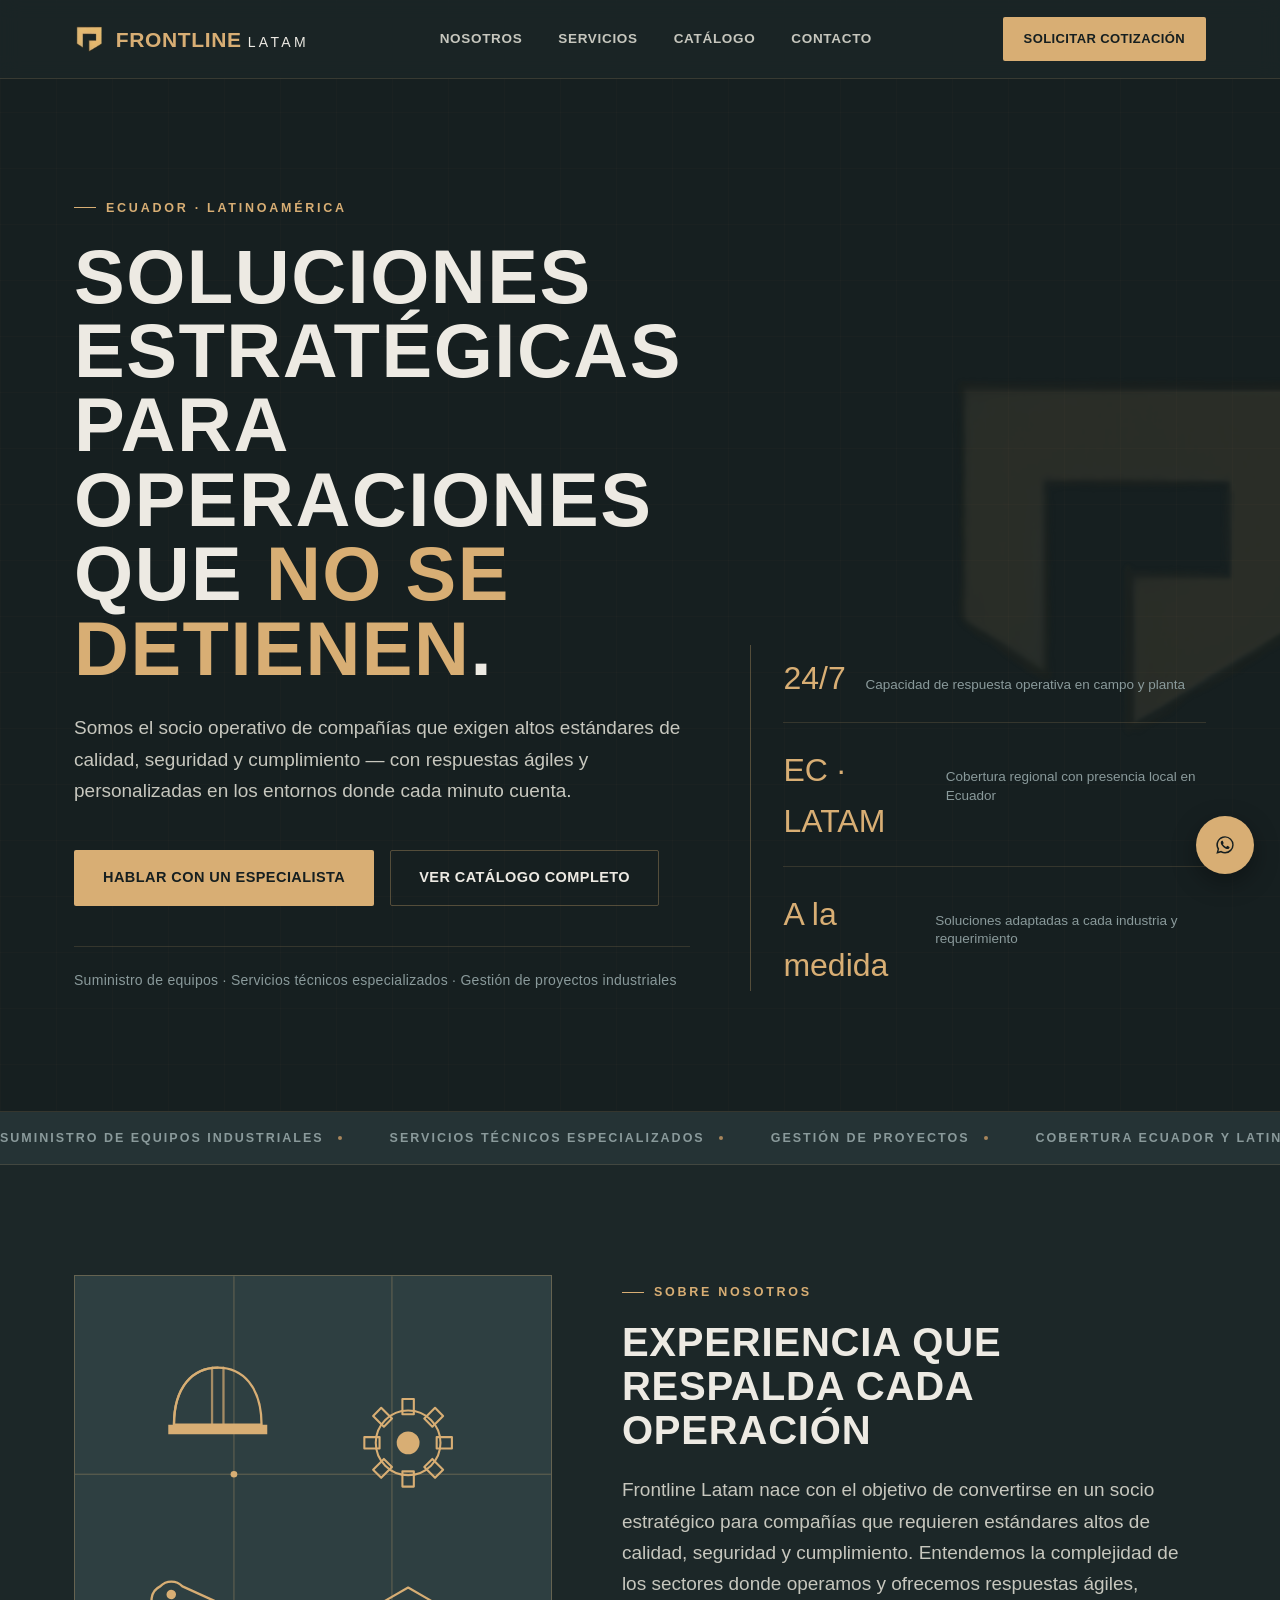
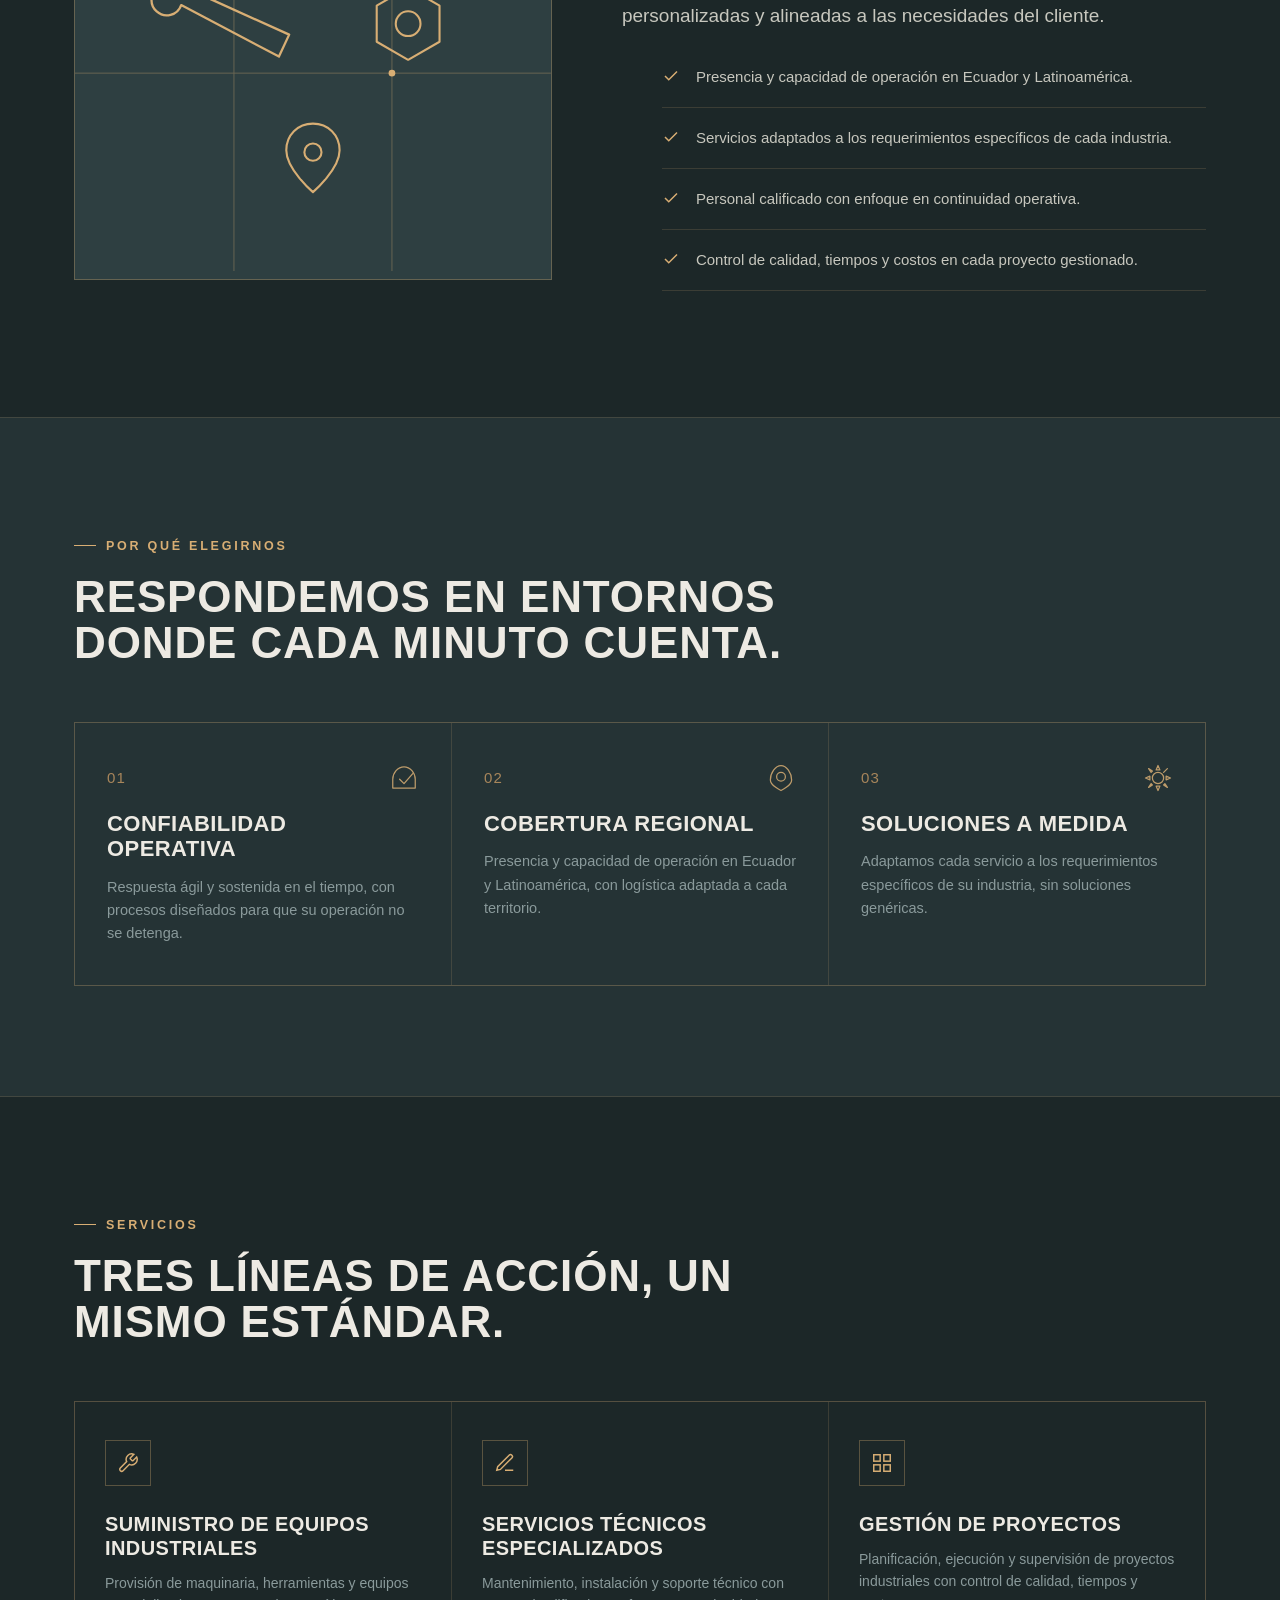
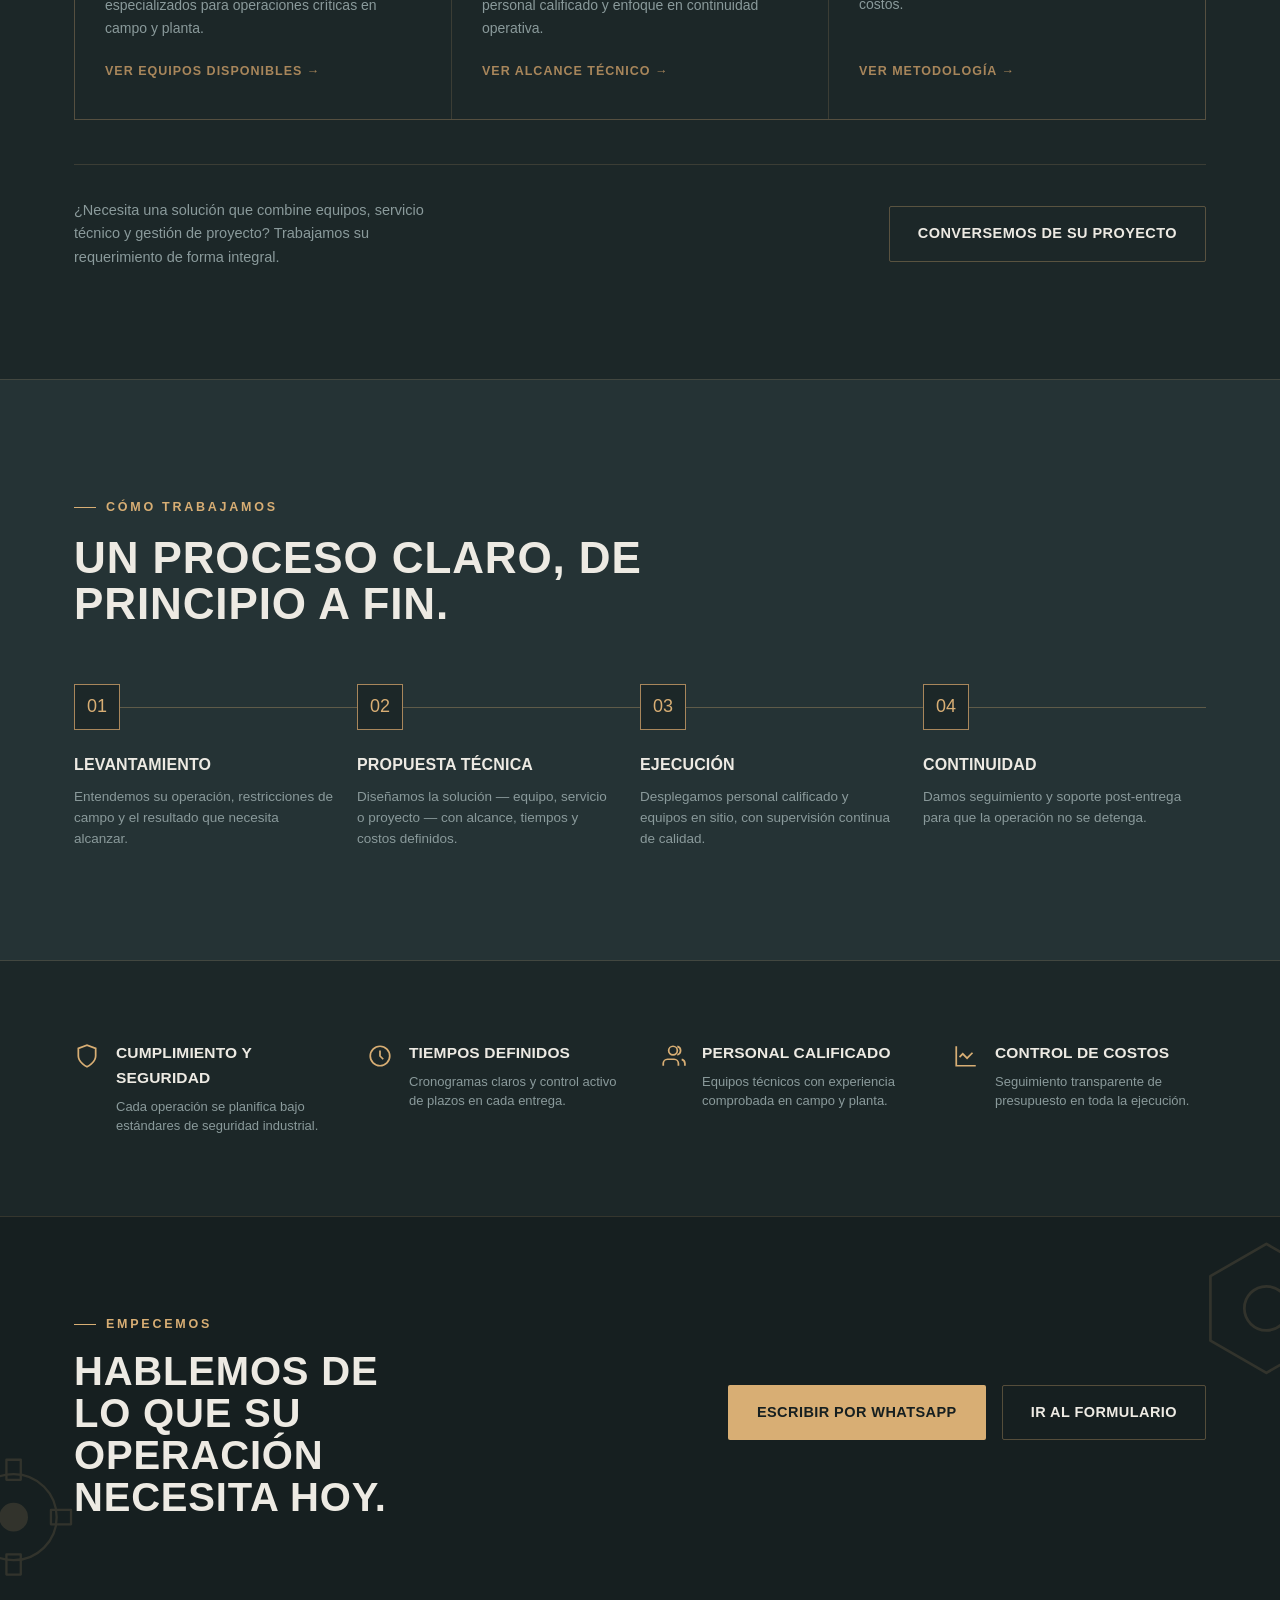
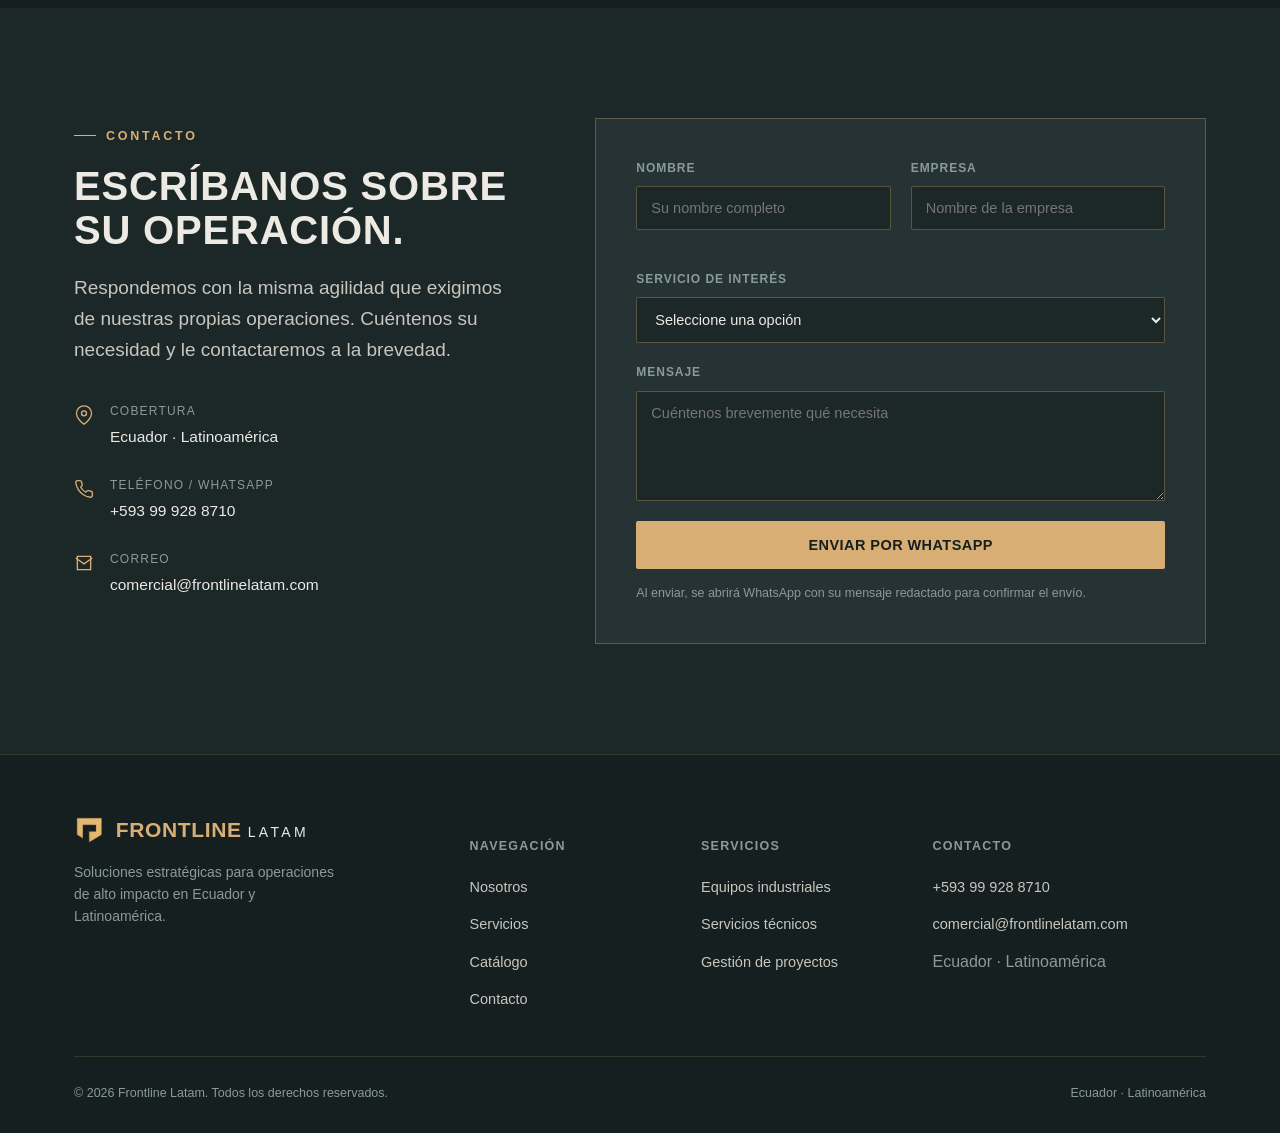
==== commit d4b8af56: "Add files via upload" ====
--- a/index.html
+++ b/index.html
@@ -56,6 +56,8 @@
     <rect width="100%" height="100%" fill="url(#grid)"/>
   </svg>
 
+  <img src="assets/icon-transparent.png" alt="" id="hero-shield" class="hero-shield">
+
   <div class="container hero-content">
     <div>
       <span class="eyebrow">Ecuador · Latinoamérica</span>
@@ -110,20 +112,59 @@
       <div class="split-visual">
         <svg width="100%" height="100%" viewBox="0 0 500 625" xmlns="http://www.w3.org/2000/svg">
           <rect width="500" height="625" fill="#2E3F41"/>
-          <g opacity="0.5" stroke="#D8AE74" stroke-width="1">
-            <line x1="0" y1="120" x2="500" y2="120"/>
-            <line x1="0" y1="310" x2="500" y2="310"/>
-            <line x1="0" y1="500" x2="500" y2="500"/>
-            <line x1="160" y1="0" x2="160" y2="625"/>
-            <line x1="340" y1="0" x2="340" y2="625"/>
+          <g opacity="0.35" stroke="#D8AE74" stroke-width="1">
+            <line x1="0" y1="208" x2="500" y2="208"/>
+            <line x1="0" y1="417" x2="500" y2="417"/>
+            <line x1="167" y1="0" x2="167" y2="625"/>
+            <line x1="333" y1="0" x2="333" y2="625"/>
           </g>
-          <circle cx="160" cy="120" r="4" fill="#D8AE74"/>
-          <circle cx="340" cy="310" r="4" fill="#D8AE74"/>
-          <circle cx="160" cy="500" r="4" fill="#D8AE74"/>
-          <g transform="translate(250,312)">
-            <path d="M-46 -46 L 0 -60 L 46 -46 L 46 20 L 0 60 L -46 20 Z" fill="none" stroke="#D8AE74" stroke-width="1.5" opacity="0.85"/>
-            <path d="M-18 -8 L 18 -8 L 18 6 L 4 6 L 4 34 L -10 34 L -10 6 L -18 6 Z" fill="#D8AE74"/>
+
+          <!-- Safety helmet -->
+          <g transform="translate(150,150)" stroke="#D8AE74" stroke-width="2.4" fill="none" stroke-linecap="round" stroke-linejoin="round">
+            <path d="M-46 6 C -46 -34 -26 -54 0 -54 C 26 -54 46 -34 46 6 Z"/>
+            <path d="M-52 6 L 52 6 L 52 16 L -52 16 Z" fill="#D8AE74" stroke="none"/>
+            <path d="M-6 -54 L -6 6 M 6 -54 L 6 6" opacity="0.7"/>
+            <path d="M-46 6 C -46 -34 -26 -54 0 -54" opacity="0.9"/>
           </g>
+
+          <!-- Gear -->
+          <g transform="translate(350,175)" stroke="#D8AE74" stroke-width="2.2" fill="none" stroke-linejoin="round">
+            <circle r="34"/>
+            <circle r="12" fill="#D8AE74" stroke="none"/>
+            <g id="gearteeth">
+              <rect x="-6" y="-46" width="12" height="16"/>
+              <rect x="-6" y="30" width="12" height="16"/>
+              <rect x="-46" y="-6" width="16" height="12"/>
+              <rect x="30" y="-6" width="16" height="12"/>
+            </g>
+            <g transform="rotate(45)">
+              <rect x="-6" y="-46" width="12" height="16"/>
+              <rect x="-6" y="30" width="12" height="16"/>
+              <rect x="-46" y="-6" width="16" height="12"/>
+              <rect x="30" y="-6" width="16" height="12"/>
+            </g>
+          </g>
+
+          <!-- Wrench -->
+          <g transform="translate(150,340) rotate(-20)" stroke="#D8AE74" stroke-width="2.4" fill="none" stroke-linecap="round" stroke-linejoin="round">
+            <path d="M-52 -34 a16 16 0 1 0 14 26 L 40 78 L 58 60 L -30 -26 a16 16 0 0 0 -22 -8 Z"/>
+            <circle cx="-44" cy="-22" r="5" fill="#D8AE74" stroke="none"/>
+          </g>
+
+          <!-- Hex bolt -->
+          <g transform="translate(350,365)" stroke="#D8AE74" stroke-width="2.2" fill="none" stroke-linejoin="round">
+            <path d="M0 -38 L33 -19 L33 19 L0 38 L-33 19 L-33 -19 Z"/>
+            <circle r="13"/>
+          </g>
+
+          <!-- Coverage pin (Ecuador/LATAM marker) -->
+          <g transform="translate(250,500)" stroke="#D8AE74" stroke-width="2.2" fill="none" stroke-linecap="round" stroke-linejoin="round">
+            <path d="M0 -30 C 16 -30 28 -18 28 -2 C 28 18 0 42 0 42 C 0 42 -28 18 -28 -2 C -28 -18 -16 -30 0 -30 Z"/>
+            <circle r="9"/>
+          </g>
+
+          <circle cx="167" cy="208" r="3.5" fill="#D8AE74"/>
+          <circle cx="333" cy="417" r="3.5" fill="#D8AE74"/>
         </svg>
       </div>
     </div>
@@ -165,17 +206,42 @@
 
     <div class="pillars reveal">
       <div class="pillar">
-        <span class="pillar-index">01</span>
+        <div class="pillar-top">
+          <span class="pillar-index">01</span>
+          <svg class="pillar-icon" viewBox="0 0 48 48" fill="none" stroke="currentColor" stroke-width="2" stroke-linecap="round" stroke-linejoin="round">
+            <path d="M24 6 C34 6 42 16 42 26 L42 40 L6 40 L6 26 C6 16 14 6 24 6 Z"/>
+            <path d="M17 26 L24 33 L38 17"/>
+          </svg>
+        </div>
         <h3>Confiabilidad Operativa</h3>
         <p>Respuesta ágil y sostenida en el tiempo, con procesos diseñados para que su operación no se detenga.</p>
       </div>
       <div class="pillar">
-        <span class="pillar-index">02</span>
+        <div class="pillar-top">
+          <span class="pillar-index">02</span>
+          <svg class="pillar-icon" viewBox="0 0 48 48" fill="none" stroke="currentColor" stroke-width="2" stroke-linecap="round" stroke-linejoin="round">
+            <path d="M24 4 C33 4 41 16 41 27 C41 36 24 44 24 44 C24 44 7 36 7 27 C7 16 15 4 24 4 Z"/>
+            <circle cx="24" cy="22" r="7"/>
+          </svg>
+        </div>
         <h3>Cobertura Regional</h3>
         <p>Presencia y capacidad de operación en Ecuador y Latinoamérica, con logística adaptada a cada territorio.</p>
       </div>
       <div class="pillar">
-        <span class="pillar-index">03</span>
+        <div class="pillar-top">
+          <span class="pillar-index">03</span>
+          <svg class="pillar-icon" viewBox="0 0 48 48" fill="none" stroke="currentColor" stroke-width="2" stroke-linejoin="round">
+            <circle cx="24" cy="24" r="9"/>
+            <path d="M24 4 L27 11 L21 11 Z"/>
+            <path d="M24 44 L27 37 L21 37 Z"/>
+            <path d="M4 24 L11 21 L11 27 Z"/>
+            <path d="M44 24 L37 27 L37 21 Z"/>
+            <path d="M9 9 L15 13 L13 15 Z"/>
+            <path d="M39 9 L35 13 L33 15 L39 9 Z"/>
+            <path d="M9 39 L13 33 L15 35 Z"/>
+            <path d="M39 39 L33 35 L35 33 Z"/>
+          </svg>
+        </div>
         <h3>Soluciones a Medida</h3>
         <p>Adaptamos cada servicio a los requerimientos específicos de su industria, sin soluciones genéricas.</p>
       </div>
@@ -298,6 +364,22 @@
 
 <!-- CTA band -->
 <section class="cta-band">
+  <svg class="cta-band-bg" viewBox="0 0 1200 300" xmlns="http://www.w3.org/2000/svg" preserveAspectRatio="xMidYMid slice">
+    <g stroke="#D8AE74" stroke-width="1.6" fill="none" stroke-linecap="round" stroke-linejoin="round">
+      <g transform="translate(1080,70) scale(1.3)">
+        <path d="M0 -38 L33 -19 L33 19 L0 38 L-33 19 L-33 -19 Z"/>
+        <circle r="13"/>
+      </g>
+      <g transform="translate(120,230) scale(1.1)">
+        <circle r="30"/>
+        <circle r="10" fill="#D8AE74" stroke="none"/>
+        <rect x="-5" y="-40" width="10" height="14"/>
+        <rect x="-5" y="26" width="10" height="14"/>
+        <rect x="-40" y="-5" width="14" height="10"/>
+        <rect x="26" y="-5" width="14" height="10"/>
+      </g>
+    </g>
+  </svg>
   <div class="container cta-band-inner reveal">
     <div>
       <span class="eyebrow">Empecemos</span>
--- a/css/style.css
+++ b/css/style.css
@@ -0,0 +1,833 @@
+/* ==========================================================================
+   FRONTLINE LATAM — Design tokens
+   ========================================================================== */
+
+@import url('https://fonts.googleapis.com/css2?family=Barlow+Condensed:wght@500;600;700&family=Inter:wght@400;500;600;700&display=swap');
+
+:root {
+  /* Color: derived from the brand logo (petrol green + gold) */
+  --bg-deepest:   #161F20;
+  --bg-base:      #1C2728;
+  --bg-elevated:  #253335;
+  --bg-elevated-2:#2E3F41;
+  --line:         rgba(216, 174, 116, 0.16);
+  --line-strong:  rgba(216, 174, 116, 0.32);
+
+  --gold:         #D8AE74;
+  --gold-bright:  #E8C793;
+  --gold-dim:     #A8865B;
+
+  --ink:          #EDEAE3;
+  --ink-soft:     #C7C7BE;
+  --ink-mute:     #8A9A9B;
+
+  --ok:           #7A9B7E;
+
+  /* Type */
+  --font-display: 'Barlow Condensed', sans-serif;
+  --font-body:    'Inter', sans-serif;
+
+  /* Layout */
+  --container: 1180px;
+  --gutter: 24px;
+  --radius: 2px;
+}
+
+* { box-sizing: border-box; }
+html { scroll-behavior: smooth; }
+
+@media (prefers-reduced-motion: reduce) {
+  html { scroll-behavior: auto; }
+  *, *::before, *::after {
+    animation-duration: 0.01ms !important;
+    animation-iteration-count: 1 !important;
+    transition-duration: 0.01ms !important;
+    scroll-behavior: auto !important;
+  }
+}
+
+body {
+  margin: 0;
+  background: var(--bg-base);
+  color: var(--ink);
+  font-family: var(--font-body);
+  font-size: 16px;
+  line-height: 1.6;
+  -webkit-font-smoothing: antialiased;
+}
+
+a { color: inherit; text-decoration: none; }
+
+img { max-width: 100%; display: block; }
+
+.container {
+  max-width: var(--container);
+  margin: 0 auto;
+  padding: 0 var(--gutter);
+}
+
+/* Typography ------------------------------------------------------------- */
+
+h1, h2, h3, h4 {
+  font-family: var(--font-display);
+  font-weight: 600;
+  text-transform: uppercase;
+  letter-spacing: 0.02em;
+  margin: 0;
+  color: var(--ink);
+}
+
+.eyebrow {
+  font-family: var(--font-body);
+  font-weight: 600;
+  font-size: 12.5px;
+  letter-spacing: 0.22em;
+  text-transform: uppercase;
+  color: var(--gold);
+  display: inline-flex;
+  align-items: center;
+  gap: 10px;
+}
+
+.eyebrow::before {
+  content: '';
+  width: 22px;
+  height: 1px;
+  background: var(--gold);
+  display: inline-block;
+}
+
+p { margin: 0; }
+
+.lede {
+  font-size: 19px;
+  line-height: 1.65;
+  color: var(--ink-soft);
+  max-width: 62ch;
+}
+
+/* Buttons ------------------------------------------------------------------ */
+
+.btn {
+  display: inline-flex;
+  align-items: center;
+  gap: 10px;
+  padding: 15px 28px;
+  font-family: var(--font-body);
+  font-weight: 600;
+  font-size: 14.5px;
+  letter-spacing: 0.03em;
+  text-transform: uppercase;
+  border-radius: var(--radius);
+  border: 1px solid transparent;
+  cursor: pointer;
+  transition: transform 0.18s ease, background 0.18s ease, border-color 0.18s ease, color 0.18s ease;
+  white-space: nowrap;
+}
+
+.btn:active { transform: translateY(1px); }
+
+.btn-primary {
+  background: var(--gold);
+  color: var(--bg-deepest);
+}
+.btn-primary:hover { background: var(--gold-bright); }
+
+.btn-ghost {
+  background: transparent;
+  border-color: var(--line-strong);
+  color: var(--ink);
+}
+.btn-ghost:hover { border-color: var(--gold); color: var(--gold); }
+
+.btn-sm { padding: 11px 20px; font-size: 13px; }
+
+/* Header ------------------------------------------------------------------- */
+
+.site-header {
+  position: fixed;
+  top: 0; left: 0; right: 0;
+  z-index: 100;
+  background: rgba(28, 39, 40, 0.82);
+  backdrop-filter: blur(10px);
+  -webkit-backdrop-filter: blur(10px);
+  border-bottom: 1px solid var(--line);
+  transition: background 0.25s ease;
+}
+
+.site-header .container {
+  display: flex;
+  align-items: center;
+  justify-content: space-between;
+  height: 78px;
+}
+
+.brand {
+  display: flex;
+  align-items: center;
+  gap: 12px;
+}
+
+.brand img { height: 30px; width: auto; }
+
+.brand .brand-text {
+  font-family: var(--font-display);
+  font-weight: 600;
+  font-size: 21px;
+  letter-spacing: 0.03em;
+  line-height: 1;
+}
+.brand .brand-text .b-gold { color: var(--gold); }
+.brand .brand-text .b-white {
+  color: var(--ink);
+  font-size: 14px;
+  letter-spacing: 0.24em;
+  margin-left: 6px;
+  font-family: var(--font-body);
+  font-weight: 500;
+}
+
+.main-nav {
+  display: flex;
+  align-items: center;
+  gap: 36px;
+}
+
+.main-nav a {
+  font-size: 13.5px;
+  font-weight: 600;
+  letter-spacing: 0.05em;
+  text-transform: uppercase;
+  color: var(--ink-soft);
+  position: relative;
+  padding: 6px 0;
+  transition: color 0.18s ease;
+}
+.main-nav a:hover, .main-nav a.active { color: var(--gold); }
+.main-nav a.active::after {
+  content:'';
+  position: absolute;
+  left: 0; right: 0; bottom: -2px;
+  height: 2px;
+  background: var(--gold);
+}
+
+.nav-actions { display: flex; align-items: center; gap: 14px; }
+
+.nav-toggle {
+  display: none;
+  background: none;
+  border: 1px solid var(--line-strong);
+  color: var(--ink);
+  width: 42px; height: 42px;
+  align-items: center;
+  justify-content: center;
+  cursor: pointer;
+}
+.nav-toggle svg { width: 18px; height: 18px; }
+
+/* Hero ----------------------------------------------------------------------- */
+
+.hero {
+  position: relative;
+  padding: 190px 0 120px;
+  overflow: hidden;
+  background: var(--bg-deepest);
+  border-bottom: 1px solid var(--line);
+}
+
+.hero-grid-bg {
+  position: absolute;
+  inset: 0;
+  opacity: 0.55;
+  pointer-events: none;
+}
+
+.hero-shield {
+  position: absolute;
+  top: 50%;
+  right: -60px;
+  width: 420px;
+  height: auto;
+  opacity: 0.1;
+  pointer-events: none;
+  z-index: 1;
+  transform: translateY(-50%) rotate(0deg);
+  will-change: transform;
+}
+
+@media (max-width: 980px) {
+  .hero-shield { width: 260px; right: -80px; opacity: 0.08; }
+}
+
+.hero-content {
+  position: relative;
+  z-index: 2;
+  display: grid;
+  grid-template-columns: 1.15fr 0.85fr;
+  gap: 60px;
+  align-items: end;
+}
+
+.hero h1 {
+  font-size: clamp(42px, 6vw, 76px);
+  line-height: 0.98;
+  margin: 22px 0 26px;
+  max-width: 14ch;
+}
+.hero h1 .accent { color: var(--gold); }
+
+.hero-panel {
+  border-left: 1px solid var(--line-strong);
+  padding-left: 32px;
+}
+
+.hero-stats {
+  display: grid;
+  gap: 22px;
+  margin-top: 8px;
+}
+.hero-stat {
+  display: flex;
+  align-items: baseline;
+  gap: 14px;
+  padding-bottom: 18px;
+  border-bottom: 1px solid var(--line);
+}
+.hero-stat:last-child { border-bottom: none; padding-bottom: 0; }
+.hero-stat .num {
+  font-family: var(--font-display);
+  font-size: 32px;
+  color: var(--gold);
+  min-width: 68px;
+}
+.hero-stat .label {
+  font-size: 13.5px;
+  color: var(--ink-mute);
+  line-height: 1.4;
+}
+
+.hero-cta {
+  margin-top: 44px;
+  display: flex;
+  gap: 16px;
+  flex-wrap: wrap;
+}
+
+.hero-tagline {
+  margin-top: 40px;
+  font-size: 14px;
+  color: var(--ink-mute);
+  letter-spacing: 0.02em;
+  border-top: 1px solid var(--line);
+  padding-top: 22px;
+}
+
+/* Marquee coverage bar ------------------------------------------------------- */
+
+.coverage-bar {
+  background: var(--bg-elevated);
+  border-bottom: 1px solid var(--line);
+  padding: 16px 0;
+  overflow: hidden;
+}
+.coverage-track {
+  display: flex;
+  gap: 48px;
+  white-space: nowrap;
+  animation: scrollTrack 32s linear infinite;
+  width: max-content;
+}
+@keyframes scrollTrack {
+  from { transform: translateX(0); }
+  to { transform: translateX(-50%); }
+}
+.coverage-track span {
+  font-family: var(--font-body);
+  font-size: 12.5px;
+  font-weight: 600;
+  letter-spacing: 0.16em;
+  text-transform: uppercase;
+  color: var(--ink-mute);
+  display: inline-flex;
+  align-items: center;
+  gap: 14px;
+}
+.coverage-track span::after {
+  content: '';
+  width: 4px; height: 4px;
+  background: var(--gold-dim);
+  display: inline-block;
+  border-radius: 50%;
+}
+
+/* Section shared ------------------------------------------------------------- */
+
+.section {
+  padding: 110px 0;
+}
+.section-tight { padding: 80px 0; }
+.section-header {
+  max-width: 720px;
+  margin-bottom: 56px;
+}
+.section-header h2 {
+  font-size: clamp(30px, 3.6vw, 44px);
+  margin-top: 18px;
+  line-height: 1.05;
+}
+.section-alt { background: var(--bg-elevated); border-top: 1px solid var(--line); border-bottom: 1px solid var(--line); }
+
+/* About / split -------------------------------------------------------------- */
+
+.split {
+  display: grid;
+  grid-template-columns: 0.9fr 1.1fr;
+  gap: 70px;
+  align-items: start;
+}
+
+.split-visual {
+  position: relative;
+  aspect-ratio: 4/5;
+  background: var(--bg-elevated-2);
+  border: 1px solid var(--line-strong);
+}
+
+.about-list {
+  margin-top: 34px;
+  display: grid;
+  gap: 0;
+}
+.about-list li {
+  list-style: none;
+  display: flex;
+  gap: 16px;
+  padding: 18px 0;
+  border-bottom: 1px solid var(--line);
+  color: var(--ink-soft);
+  font-size: 15px;
+}
+.about-list li:first-child { padding-top: 0; }
+.about-list svg { flex-shrink: 0; width: 18px; height: 18px; color: var(--gold); margin-top: 2px; }
+
+/* Pillars / why choose us ------------------------------------------------------ */
+
+.pillars {
+  display: grid;
+  grid-template-columns: repeat(3, 1fr);
+  gap: 1px;
+  background: var(--line);
+  border: 1px solid var(--line);
+}
+.pillar {
+  background: var(--bg-base);
+  padding: 40px 32px;
+  transition: background 0.25s ease;
+}
+.section-alt .pillar { background: var(--bg-elevated); }
+.pillar:hover { background: var(--bg-elevated-2); }
+.pillar-top {
+  display: flex;
+  align-items: center;
+  justify-content: space-between;
+}
+.pillar .pillar-index {
+  font-family: var(--font-display);
+  font-size: 15px;
+  color: var(--gold-dim);
+  letter-spacing: 0.08em;
+}
+.pillar-icon {
+  width: 30px;
+  height: 30px;
+  color: var(--gold);
+  opacity: 0.85;
+  transition: transform 0.3s ease;
+}
+.pillar:hover .pillar-icon { transform: scale(1.08) rotate(-4deg); }
+.pillar h3 {
+  font-size: 22px;
+  margin-top: 18px;
+  margin-bottom: 14px;
+  line-height: 1.15;
+}
+.pillar p {
+  color: var(--ink-mute);
+  font-size: 14.5px;
+  line-height: 1.6;
+}
+
+/* Services grid ---------------------------------------------------------------- */
+
+.services-grid {
+  display: grid;
+  grid-template-columns: repeat(3, 1fr);
+  gap: 1px;
+  background: var(--line);
+  border: 1px solid var(--line);
+}
+.service-card {
+  background: var(--bg-base);
+  padding: 38px 30px;
+  display: flex;
+  flex-direction: column;
+  min-height: 300px;
+}
+.service-card .icon-wrap {
+  width: 46px; height: 46px;
+  border: 1px solid var(--line-strong);
+  display: flex; align-items: center; justify-content: center;
+  color: var(--gold);
+  margin-bottom: 26px;
+}
+.service-card .icon-wrap svg { width: 22px; height: 22px; }
+.service-card h3 { font-size: 20px; margin-bottom: 12px; line-height: 1.2; }
+.service-card p { color: var(--ink-mute); font-size: 14px; line-height: 1.6; flex-grow: 1; }
+.service-card .card-link {
+  margin-top: 22px;
+  font-size: 12.5px;
+  font-weight: 600;
+  letter-spacing: 0.08em;
+  text-transform: uppercase;
+  color: var(--gold-dim);
+  display: inline-flex;
+  align-items: center;
+  gap: 8px;
+  transition: gap 0.18s ease, color 0.18s ease;
+}
+.service-card:hover .card-link { color: var(--gold); gap: 12px; }
+
+.services-cta {
+  margin-top: 44px;
+  display: flex;
+  align-items: center;
+  justify-content: space-between;
+  gap: 24px;
+  flex-wrap: wrap;
+  padding-top: 34px;
+  border-top: 1px solid var(--line);
+}
+.services-cta p { color: var(--ink-mute); font-size: 14.5px; max-width: 46ch; }
+
+/* Process timeline -------------------------------------------------------------- */
+
+.process {
+  display: grid;
+  grid-template-columns: repeat(4, 1fr);
+  gap: 0;
+  position: relative;
+}
+.process::before {
+  content: '';
+  position: absolute;
+  top: 23px; left: 0; right: 0;
+  height: 1px;
+  background: var(--line-strong);
+}
+.process-step { position: relative; padding-right: 24px; }
+.process-num {
+  width: 46px; height: 46px;
+  border: 1px solid var(--gold-dim);
+  background: var(--bg-base);
+  color: var(--gold);
+  font-family: var(--font-display);
+  font-size: 18px;
+  display: flex; align-items: center; justify-content: center;
+  position: relative;
+  z-index: 2;
+  margin-bottom: 22px;
+}
+.process-step h4 { font-size: 16px; margin-bottom: 10px; letter-spacing: 0.01em; }
+.process-step p { color: var(--ink-mute); font-size: 13.5px; line-height: 1.55; }
+
+/* Trust / assurance strip -------------------------------------------------------- */
+
+.assurance {
+  display: grid;
+  grid-template-columns: repeat(4, 1fr);
+  gap: 40px;
+}
+.assurance-item { display: flex; gap: 16px; align-items: flex-start; }
+.assurance-item svg { width: 26px; height: 26px; color: var(--gold); flex-shrink: 0; margin-top: 2px; }
+.assurance-item h4 { font-size: 15.5px; margin-bottom: 6px; letter-spacing: 0.01em; }
+.assurance-item p { font-size: 13px; color: var(--ink-mute); line-height: 1.5; }
+
+/* CTA band ------------------------------------------------------------------------ */
+
+.cta-band {
+  background: var(--bg-deepest);
+  border-top: 1px solid var(--line);
+  padding: 90px 0;
+  position: relative;
+  overflow: hidden;
+}
+.cta-band-bg {
+  position: absolute;
+  inset: 0;
+  width: 100%;
+  height: 100%;
+  opacity: 0.14;
+  pointer-events: none;
+}
+.cta-band-inner {
+  position: relative;
+  z-index: 2;
+  display: flex;
+  align-items: center;
+  justify-content: space-between;
+  gap: 40px;
+  flex-wrap: wrap;
+}
+.cta-band h2 { font-size: clamp(28px, 3.4vw, 40px); max-width: 16ch; line-height: 1.05; }
+.cta-band .cta-actions { display: flex; gap: 16px; flex-wrap: wrap; }
+
+/* Contact section -------------------------------------------------------------------- */
+
+.contact-grid {
+  display: grid;
+  grid-template-columns: 0.85fr 1.15fr;
+  gap: 70px;
+}
+
+.contact-info-list { margin-top: 36px; display: grid; gap: 26px; }
+.contact-info-item { display: flex; gap: 16px; }
+.contact-info-item svg { width: 20px; height: 20px; color: var(--gold); flex-shrink: 0; margin-top: 3px; }
+.contact-info-item .ci-label {
+  font-size: 12px; letter-spacing: 0.1em; text-transform: uppercase;
+  color: var(--ink-mute); margin-bottom: 4px;
+}
+.contact-info-item .ci-value { font-size: 15.5px; color: var(--ink); }
+.contact-info-item a:hover { color: var(--gold); }
+
+.form-card {
+  background: var(--bg-elevated);
+  border: 1px solid var(--line-strong);
+  padding: 40px;
+}
+.form-row { display: grid; grid-template-columns: 1fr 1fr; gap: 20px; margin-bottom: 20px; }
+.form-field { display: flex; flex-direction: column; gap: 8px; margin-bottom: 20px; }
+.form-field label {
+  font-size: 12px; letter-spacing: 0.08em; text-transform: uppercase;
+  color: var(--ink-mute); font-weight: 600;
+}
+.form-field input, .form-field textarea, .form-field select {
+  background: var(--bg-base);
+  border: 1px solid var(--line-strong);
+  color: var(--ink);
+  padding: 13px 14px;
+  font-family: var(--font-body);
+  font-size: 14.5px;
+  border-radius: var(--radius);
+  outline: none;
+  transition: border-color 0.18s ease;
+}
+.form-field input:focus, .form-field textarea:focus, .form-field select:focus {
+  border-color: var(--gold);
+}
+.form-field textarea { resize: vertical; min-height: 110px; }
+.form-note { font-size: 12.5px; color: var(--ink-mute); margin-top: 14px; }
+.form-success {
+  display: none;
+  border: 1px solid var(--ok);
+  color: var(--ok);
+  padding: 14px 16px;
+  font-size: 14px;
+  margin-bottom: 20px;
+}
+.form-success.visible { display: block; }
+
+/* Footer ------------------------------------------------------------------------------- */
+
+.site-footer {
+  background: var(--bg-deepest);
+  border-top: 1px solid var(--line);
+  padding: 60px 0 30px;
+}
+.footer-top {
+  display: grid;
+  grid-template-columns: 1.3fr 0.7fr 0.7fr 1fr;
+  gap: 40px;
+  padding-bottom: 44px;
+  border-bottom: 1px solid var(--line);
+}
+.footer-brand .brand { margin-bottom: 16px; }
+.footer-brand p { color: var(--ink-mute); font-size: 14px; max-width: 34ch; line-height: 1.6; }
+.footer-col h5 {
+  font-family: var(--font-body);
+  font-size: 12.5px;
+  letter-spacing: 0.1em;
+  text-transform: uppercase;
+  color: var(--ink-mute);
+  margin-bottom: 18px;
+  font-weight: 600;
+}
+.footer-col ul { list-style: none; margin: 0; padding: 0; display: grid; gap: 12px; }
+.footer-col a { font-size: 14.5px; color: var(--ink-soft); transition: color 0.18s ease; }
+.footer-col a:hover { color: var(--gold); }
+.footer-bottom {
+  padding-top: 26px;
+  display: flex;
+  justify-content: space-between;
+  align-items: center;
+  flex-wrap: wrap;
+  gap: 12px;
+}
+.footer-bottom p { font-size: 12.5px; color: var(--ink-mute); }
+
+/* WhatsApp float button ------------------------------------------------------------------ */
+
+.wa-float {
+  position: fixed;
+  bottom: 26px; right: 26px;
+  z-index: 90;
+  width: 58px; height: 58px;
+  border-radius: 50%;
+  background: var(--gold);
+  color: var(--bg-deepest);
+  display: flex; align-items: center; justify-content: center;
+  box-shadow: 0 8px 24px rgba(0,0,0,0.35);
+  transition: transform 0.2s ease, background 0.2s ease;
+}
+.wa-float:hover { transform: translateY(-3px); background: var(--gold-bright); }
+.wa-float svg { width: 26px; height: 26px; }
+
+/* Page header (interior pages) ------------------------------------------------------------- */
+
+.page-header {
+  padding: 170px 0 70px;
+  background: var(--bg-deepest);
+  border-bottom: 1px solid var(--line);
+}
+.page-header h1 {
+  font-size: clamp(36px, 5vw, 58px);
+  margin-top: 18px;
+}
+.breadcrumb {
+  display: flex; gap: 8px; align-items: center;
+  font-size: 13px; color: var(--ink-mute); margin-top: 20px;
+}
+.breadcrumb a { color: var(--ink-mute); }
+.breadcrumb a:hover { color: var(--gold); }
+
+/* Catalogue page ----------------------------------------------------------------------------- */
+
+.filter-bar {
+  display: flex; gap: 10px; flex-wrap: wrap;
+  padding: 26px 0;
+  border-bottom: 1px solid var(--line);
+  margin-bottom: 50px;
+  position: sticky;
+  top: 78px;
+  background: var(--bg-base);
+  z-index: 20;
+}
+.filter-chip {
+  padding: 9px 18px;
+  border: 1px solid var(--line-strong);
+  font-size: 13px;
+  font-weight: 600;
+  letter-spacing: 0.03em;
+  cursor: pointer;
+  background: transparent;
+  color: var(--ink-soft);
+  transition: all 0.18s ease;
+}
+.filter-chip:hover { border-color: var(--gold); color: var(--gold); }
+.filter-chip.active { background: var(--gold); color: var(--bg-deepest); border-color: var(--gold); }
+
+.catalogue-block { margin-bottom: 90px; scroll-margin-top: 150px; }
+.catalogue-block-head {
+  display: flex; align-items: baseline; gap: 20px;
+  margin-bottom: 36px;
+  padding-bottom: 20px;
+  border-bottom: 1px solid var(--line-strong);
+}
+.catalogue-block-head .cb-num { font-family: var(--font-display); font-size: 20px; color: var(--gold-dim); }
+.catalogue-block-head h2 { font-size: 26px; }
+
+.catalogue-grid {
+  display: grid;
+  grid-template-columns: repeat(2, 1fr);
+  gap: 1px;
+  background: var(--line);
+  border: 1px solid var(--line);
+}
+.cat-item {
+  background: var(--bg-base);
+  padding: 30px 32px;
+}
+.cat-item h4 { font-size: 17px; margin-bottom: 10px; letter-spacing: 0.01em; }
+.cat-item p { font-size: 14px; color: var(--ink-mute); line-height: 1.6; }
+.cat-item .tags { margin-top: 16px; display: flex; gap: 8px; flex-wrap: wrap; }
+.cat-item .tag {
+  font-size: 11px; letter-spacing: 0.06em; text-transform: uppercase;
+  color: var(--gold-dim); border: 1px solid var(--line-strong); padding: 4px 10px;
+}
+
+/* Utility -------------------------------------------------------------------------------------- */
+
+.reveal { opacity: 0; transform: translateY(18px); transition: opacity 0.7s ease, transform 0.7s ease; }
+.reveal.in-view { opacity: 1; transform: translateY(0); }
+
+.text-center { text-align: center; }
+.mt-lg { margin-top: 60px; }
+
+/* Responsive ------------------------------------------------------------------------------------ */
+
+@media (max-width: 980px) {
+  .hero-content { grid-template-columns: 1fr; gap: 40px; }
+  .hero-panel { border-left: none; padding-left: 0; border-top: 1px solid var(--line-strong); padding-top: 28px; }
+  .split { grid-template-columns: 1fr; gap: 40px; }
+  .pillars { grid-template-columns: 1fr; }
+  .services-grid { grid-template-columns: 1fr; }
+  .process { grid-template-columns: 1fr 1fr; gap: 36px 20px; }
+  .process::before { display: none; }
+  .assurance { grid-template-columns: 1fr 1fr; }
+  .contact-grid { grid-template-columns: 1fr; }
+  .footer-top { grid-template-columns: 1fr 1fr; }
+  .catalogue-grid { grid-template-columns: 1fr; }
+}
+
+@media (max-width: 720px) {
+  .main-nav { display: none; }
+  .nav-actions .btn-primary { display: none; }
+  .nav-toggle { display: flex; }
+  .form-row { grid-template-columns: 1fr; }
+  .assurance { grid-template-columns: 1fr; }
+  .footer-top { grid-template-columns: 1fr; }
+  .cta-band-inner { flex-direction: column; align-items: flex-start; }
+  .section { padding: 80px 0; }
+  .hero { padding: 150px 0 80px; }
+}
+
+/* Mobile nav drawer -------------------------------------------------------------------------------- */
+
+.mobile-nav {
+  position: fixed;
+  inset: 0;
+  background: var(--bg-deepest);
+  z-index: 200;
+  display: flex;
+  flex-direction: column;
+  padding: 100px 32px 40px;
+  transform: translateX(100%);
+  transition: transform 0.3s ease;
+}
+.mobile-nav.open { transform: translateX(0); }
+.mobile-nav a {
+  font-family: var(--font-display);
+  font-size: 28px;
+  text-transform: uppercase;
+  padding: 16px 0;
+  border-bottom: 1px solid var(--line);
+  color: var(--ink);
+}
+.mobile-nav-close {
+  position: absolute;
+  top: 28px; right: 24px;
+  background: none; border: 1px solid var(--line-strong);
+  width: 44px; height: 44px;
+  color: var(--ink);
+  display: flex; align-items: center; justify-content: center;
+}
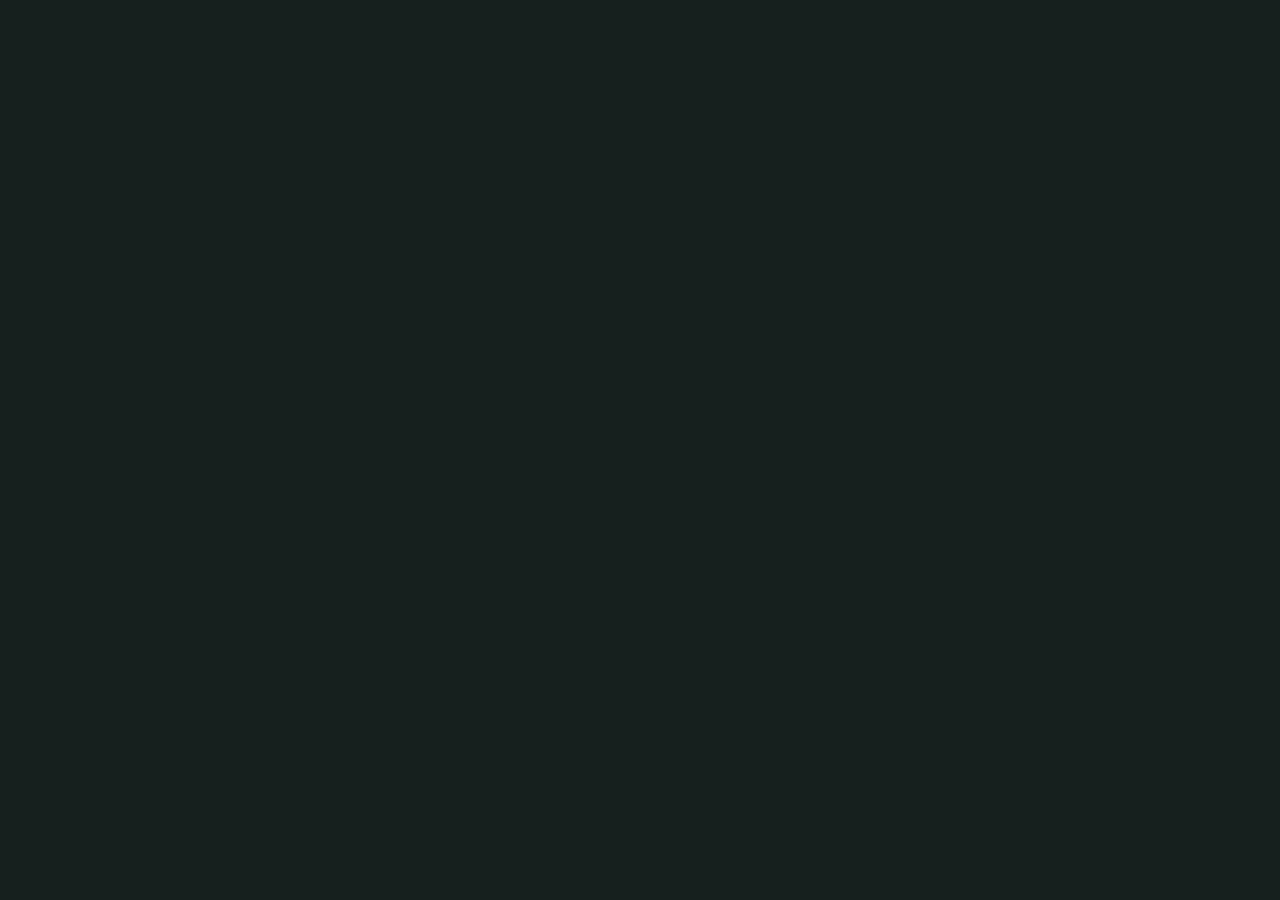
==== commit b837cf2c: "Rename Frontline Latam.dc.html to index.html" ====
--- a/index.html
+++ b/index.html
@@ -1,515 +1,605 @@
 <!DOCTYPE html>
-<html lang="es">
+<html>
 <head>
-<meta charset="UTF-8">
-<meta name="viewport" content="width=device-width, initial-scale=1.0">
-<title>Frontline Latam | Soluciones estratégicas para operaciones que no se detienen</title>
-<meta name="description" content="Frontline Latam es su socio estratégico en Ecuador y Latinoamérica para suministro de equipos industriales, servicios técnicos especializados y gestión de proyectos.">
-<link rel="icon" type="image/png" sizes="32x32" href="assets/favicon-32.png">
-<link rel="icon" type="image/png" sizes="192x192" href="assets/favicon-192.png">
-<link rel="apple-touch-icon" href="assets/favicon-180.png">
-<link rel="stylesheet" href="css/style.css">
+<meta charset="utf-8">
+<meta name="viewport" content="width=device-width, initial-scale=1">
+<script src="./support.js"></script>
 </head>
 <body>
-
-<!-- Header -->
-<header class="site-header">
-  <div class="container">
-    <a href="index.html" class="brand">
-      <img src="assets/icon-transparent.png" alt="">
-      <span class="brand-text"><span class="b-gold">FRONTLINE</span><span class="b-white">LATAM</span></span>
-    </a>
-    <nav class="main-nav">
-      <a href="index.html#nosotros">Nosotros</a>
-      <a href="index.html#servicios">Servicios</a>
-      <a href="catalogo.html">Catálogo</a>
-      <a href="index.html#contacto">Contacto</a>
-    </nav>
-    <div class="nav-actions">
-      <a href="index.html#contacto" class="btn btn-primary btn-sm">Solicitar cotización</a>
-      <button class="nav-toggle" aria-label="Abrir menú">
-        <svg viewBox="0 0 24 24" fill="none" stroke="currentColor" stroke-width="2"><path d="M4 6h16M4 12h16M4 18h16"/></svg>
+<x-dc>
+<helmet>
+<link rel="preconnect" href="https://fonts.googleapis.com">
+<link rel="preconnect" href="https://fonts.gstatic.com" crossorigin>
+<link href="https://fonts.googleapis.com/css2?family=Archivo:wght@400;500;600;700;800;900&family=Hanken+Grotesk:wght@400;500;600;700&display=swap" rel="stylesheet">
+<style>
+  *{margin:0;padding:0;box-sizing:border-box}
+  html{scroll-behavior:smooth;-webkit-text-size-adjust:100%}
+  body{font-family:'Hanken Grotesk',sans-serif;background:#16201e;color:#e9e4d8;-webkit-font-smoothing:antialiased;overflow-x:hidden}
+  ::selection{background:#d8ad63;color:#16201e}
+  a{color:#d8ad63;text-decoration:none;transition:color .3s}
+  a:hover{color:#e8c883}
+  ::-webkit-scrollbar{width:11px}
+  ::-webkit-scrollbar-track{background:#111917}
+  ::-webkit-scrollbar-thumb{background:#334340;border-radius:6px;border:3px solid #111917}
+  ::-webkit-scrollbar-thumb:hover{background:#d8ad63}
+  @keyframes flY{0%,100%{transform:translateY(0)}50%{transform:translateY(-26px)}}
+  @keyframes flY2{0%,100%{transform:translateY(0)}50%{transform:translateY(20px)}}
+  @keyframes spinS{to{transform:rotate(360deg)}}
+  @keyframes spinR{to{transform:rotate(-360deg)}}
+  @keyframes sheen{to{background-position:220% center}}
+  @keyframes gridPan{to{background-position:64px 64px}}
+  @keyframes mq{to{transform:translateX(-50%)}}
+  @keyframes pring{0%{transform:scale(.8);opacity:.7}100%{transform:scale(1.8);opacity:0}}
+  @keyframes bob{0%,100%{transform:translateY(0) rotate(0)}50%{transform:translateY(-14px) rotate(3deg)}}
+  @media(max-width:920px){
+    #fl-navlinks{display:none!important}
+    #fl-burger{display:flex!important}
+    .fl-2col{grid-template-columns:1fr!important}
+    .fl-ind{grid-template-columns:1fr!important}
+    .fl-cta-grid{grid-template-columns:1fr!important}
+  }
+  @media(max-width:640px){
+    .fl-stat-grid{grid-template-columns:1fr 1fr!important}
+  }
+</style>
+</helmet>
+<div id="fl-root" style="position:relative">
+
+  <!-- ================= NAV ================= -->
+  <header id="fl-nav" data-screen-label="Nav" style="position:fixed;top:0;left:0;right:0;z-index:80;transition:background .45s ease,padding .45s ease,box-shadow .45s ease,border-color .45s ease;padding:22px clamp(16px,4vw,52px);border-bottom:1px solid rgba(255,255,255,0)">
+    <div style="max-width:1360px;margin:0 auto;display:flex;align-items:center;justify-content:space-between;gap:24px">
+      <a href="#top" aria-label="Frontline Latam inicio" style="display:flex;align-items:center;gap:13px">
+        <svg width="34" height="38" viewBox="0 0 34 38" fill="none" aria-hidden="true"><path d="M2 4.5C2 3.12 3.12 2 4.5 2H29.5C30.88 2 32 3.12 32 4.5V22.2C32 23.05 31.57 23.84 30.86 24.3L18.1 32.6C17.43 33.04 16.57 33.04 15.9 32.6L3.14 24.3C2.43 23.84 2 23.05 2 22.2V4.5Z" fill="url(#gsh)"/><path d="M13 9H24V13.2H17.2V16.4H23V20.4H17.2V27L13 24.3V9Z" fill="#16201e"/><defs><linearGradient id="gsh" x1="2" y1="2" x2="30" y2="33" gradientUnits="userSpaceOnUse"><stop stop-color="#e8c883"/><stop offset="1" stop-color="#c99b47"/></linearGradient></defs></svg>
+        <span style="display:flex;flex-direction:column;line-height:.92">
+          <span style="font-family:'Archivo';font-weight:800;letter-spacing:.2em;font-size:17px;color:#f2ede3">FRONTLINE</span>
+          <span style="font-family:'Archivo';font-weight:500;letter-spacing:.44em;font-size:9.5px;color:#d8ad63;margin-left:2px">LATAM</span>
+        </span>
+      </a>
+      <nav id="fl-navlinks" style="display:flex;gap:36px;align-items:center">
+        <a href="#productos" style="color:#cdd6d2;font-size:14.5px;font-weight:500;letter-spacing:.01em">Productos</a>
+        <a href="#industrias" style="color:#cdd6d2;font-size:14.5px;font-weight:500;letter-spacing:.01em">Industrias</a>
+        <a href="#diferencia" style="color:#cdd6d2;font-size:14.5px;font-weight:500;letter-spacing:.01em">Nosotros</a>
+        <a href="#soporte" style="color:#cdd6d2;font-size:14.5px;font-weight:500;letter-spacing:.01em">Soporte</a>
+        <a href="#contacto" style="display:inline-flex;align-items:center;gap:8px;background:linear-gradient(120deg,#e8c883,#c99b47);color:#16201e;font-weight:700;font-size:14px;padding:11px 22px;border-radius:2px;letter-spacing:.02em;box-shadow:0 8px 24px -10px rgba(216,173,99,.6)">Solicitar cotización
+          <svg width="14" height="14" viewBox="0 0 14 14" fill="none"><path d="M3 7h8M7 3l4 4-4 4" stroke="#16201e" stroke-width="1.8" stroke-linecap="round" stroke-linejoin="round"/></svg>
+        </a>
+      </nav>
+      <button id="fl-burger" aria-label="Abrir menú" style="display:none;flex-direction:column;gap:5px;background:none;border:none;cursor:pointer;padding:8px">
+        <span style="width:26px;height:2px;background:#e9e4d8;display:block;transition:.3s"></span>
+        <span style="width:26px;height:2px;background:#e9e4d8;display:block;transition:.3s"></span>
+        <span style="width:18px;height:2px;background:#d8ad63;display:block;transition:.3s"></span>
       </button>
     </div>
+  </header>
+
+  <!-- mobile menu -->
+  <div id="fl-mobile" style="position:fixed;inset:0;z-index:79;background:rgba(16,23,21,.97);backdrop-filter:blur(8px);display:none;flex-direction:column;align-items:center;justify-content:center;gap:30px">
+    <a href="#productos" data-mclose style="font-family:'Archivo';font-weight:700;font-size:28px;color:#f2ede3;letter-spacing:.04em">Productos</a>
+    <a href="#industrias" data-mclose style="font-family:'Archivo';font-weight:700;font-size:28px;color:#f2ede3;letter-spacing:.04em">Industrias</a>
+    <a href="#diferencia" data-mclose style="font-family:'Archivo';font-weight:700;font-size:28px;color:#f2ede3;letter-spacing:.04em">Nosotros</a>
+    <a href="#soporte" data-mclose style="font-family:'Archivo';font-weight:700;font-size:28px;color:#f2ede3;letter-spacing:.04em">Soporte</a>
+    <a href="#contacto" data-mclose style="margin-top:14px;background:linear-gradient(120deg,#e8c883,#c99b47);color:#16201e;font-weight:700;font-size:16px;padding:15px 34px;border-radius:2px">Solicitar cotización</a>
   </div>
-</header>
-
-<!-- Mobile nav -->
-<div class="mobile-nav">
-  <button class="mobile-nav-close" aria-label="Cerrar menú">
-    <svg viewBox="0 0 24 24" fill="none" stroke="currentColor" stroke-width="2"><path d="M6 6l12 12M18 6L6 18"/></svg>
-  </button>
-  <a href="index.html#nosotros">Nosotros</a>
-  <a href="index.html#servicios">Servicios</a>
-  <a href="catalogo.html">Catálogo</a>
-  <a href="index.html#contacto">Contacto</a>
+
+  <!-- ================= HERO ================= -->
+  <section id="top" style="position:relative;min-height:100svh;display:flex;align-items:center;overflow:hidden;background:radial-gradient(120% 90% at 78% 12%,#22322f 0%,#16201e 55%,#101816 100%)">
+    <!-- grid -->
+    <div style="position:absolute;inset:0;background-image:linear-gradient(rgba(216,173,99,.055) 1px,transparent 1px),linear-gradient(90deg,rgba(216,173,99,.055) 1px,transparent 1px);background-size:64px 64px;animation:gridPan 9s linear infinite;mask-image:radial-gradient(80% 80% at 70% 30%,#000 20%,transparent 85%)"></div>
+    <!-- glow follows mouse -->
+    <div id="hero-glow" style="position:absolute;width:640px;height:640px;left:50%;top:40%;transform:translate(-50%,-50%);background:radial-gradient(circle,rgba(216,173,99,.13),transparent 68%);pointer-events:none;transition:left .3s ease,top .3s ease"></div>
+    <!-- floating shapes -->
+    <div data-px="0.22" style="position:absolute;right:8%;top:20%;animation:flY 7s ease-in-out infinite">
+      <svg width="120" height="130" viewBox="0 0 34 38" fill="none" style="opacity:.5"><path d="M2 4.5C2 3.12 3.12 2 4.5 2H29.5C30.88 2 32 3.12 32 4.5V22.2C32 23.05 31.57 23.84 30.86 24.3L18.1 32.6C17.43 33.04 16.57 33.04 15.9 32.6L3.14 24.3C2.43 23.84 2 23.05 2 22.2V4.5Z" stroke="#d8ad63" stroke-width="0.8"/></svg>
+    </div>
+    <div data-px="0.4" style="position:absolute;right:24%;top:62%;animation:flY2 8.5s ease-in-out infinite">
+      <svg width="70" height="80" viewBox="0 0 60 68" fill="none" style="opacity:.35"><path d="M30 2 56 17V51L30 66 4 51V17Z" stroke="#5f7873" stroke-width="1"/></svg>
+    </div>
+    <div data-px="0.3" style="position:absolute;left:6%;bottom:16%;animation:spinS 34s linear infinite;opacity:.28">
+      <svg width="90" height="90" viewBox="0 0 100 100" fill="none"><g stroke="#d8ad63" stroke-width="1"><circle cx="50" cy="50" r="30"/><circle cx="50" cy="50" r="18"/><path d="M50 8v12M50 80v12M8 50h12M80 50h12M20 20l9 9M71 71l9 9M80 20l-9 9M29 71l-9 9"/></g></svg>
+    </div>
+    <div data-px="0.5" style="position:absolute;left:14%;top:24%;width:8px;height:8px;border-radius:50%;background:#d8ad63;box-shadow:0 0 20px 3px rgba(216,173,99,.5);animation:bob 6s ease-in-out infinite"></div>
+
+    <div style="position:relative;z-index:5;max-width:1360px;margin:0 auto;width:100%;padding:120px clamp(20px,5vw,60px) 80px">
+      <div data-reveal style="opacity:0;transform:translateY(26px);transition:opacity .8s ease,transform .8s ease;display:inline-flex;align-items:center;gap:12px;padding:9px 16px;border:1px solid rgba(216,173,99,.32);border-radius:100px;margin-bottom:30px">
+        <span style="width:7px;height:7px;border-radius:50%;background:#d8ad63;box-shadow:0 0 10px #d8ad63"></span>
+        <span style="font-family:'Archivo';font-size:11.5px;letter-spacing:.28em;color:#d8ad63;font-weight:600">SOLUCIONES INDUSTRIALES · IBARRA, ECUADOR</span>
+      </div>
+      <h1 data-reveal style="opacity:0;transform:translateY(30px);transition:opacity .9s ease .08s,transform .9s ease .08s;font-family:'Archivo';font-weight:800;font-size:clamp(42px,7.4vw,108px);line-height:.98;letter-spacing:-.02em;color:#f5f1e8;max-width:16ch">Producto industrial de <span style="background:linear-gradient(100deg,#e8c883,#c99b47,#e8c883);background-size:220% auto;-webkit-background-clip:text;background-clip:text;color:transparent;animation:sheen 6s linear infinite">primera línea</span>, respaldado por ingeniería.</h1>
+      <p data-reveal style="opacity:0;transform:translateY(30px);transition:opacity .9s ease .18s,transform .9s ease .18s;margin-top:28px;max-width:56ch;font-size:clamp(16px,1.6vw,20px);line-height:1.6;color:#aebbb6;font-weight:400">Herramientas, seguridad y aprovisionamiento para minería, energía y manufactura. La mejor oferta del mercado, cumplimiento garantizado y un soporte que no se detiene después de la entrega.</p>
+      <div data-reveal style="opacity:0;transform:translateY(30px);transition:opacity .9s ease .28s,transform .9s ease .28s;display:flex;flex-wrap:wrap;gap:16px;margin-top:40px">
+        <a href="#contacto" style="display:inline-flex;align-items:center;gap:10px;background:linear-gradient(120deg,#e8c883,#c99b47);color:#16201e;font-weight:700;font-size:15.5px;padding:16px 30px;border-radius:2px;letter-spacing:.01em;box-shadow:0 14px 40px -14px rgba(216,173,99,.7)">Solicitar cotización
+          <svg width="15" height="15" viewBox="0 0 14 14" fill="none"><path d="M3 7h8M7 3l4 4-4 4" stroke="#16201e" stroke-width="1.9" stroke-linecap="round" stroke-linejoin="round"/></svg></a>
+        <a href="#productos" style="display:inline-flex;align-items:center;gap:10px;background:rgba(255,255,255,.04);border:1px solid rgba(255,255,255,.16);color:#e9e4d8;font-weight:600;font-size:15.5px;padding:16px 28px;border-radius:2px">Ver catálogo de productos</a>
+      </div>
+      <div data-reveal style="opacity:0;transform:translateY(30px);transition:opacity .9s ease .38s,transform .9s ease .38s;display:flex;flex-wrap:wrap;gap:28px 40px;margin-top:56px;padding-top:32px;border-top:1px solid rgba(255,255,255,.09)">
+        <div style="display:flex;align-items:center;gap:11px"><svg width="20" height="20" viewBox="0 0 24 24" fill="none"><path d="M12 2l8 3v6c0 5-3.5 8.5-8 11-4.5-2.5-8-6-8-11V5l8-3z" stroke="#d8ad63" stroke-width="1.5"/><path d="M8.5 12l2.5 2.5 4.5-5" stroke="#d8ad63" stroke-width="1.5" stroke-linecap="round" stroke-linejoin="round"/></svg><span style="font-size:13.5px;color:#9aaba6">Producto certificado</span></div>
+        <div style="display:flex;align-items:center;gap:11px"><svg width="20" height="20" viewBox="0 0 24 24" fill="none"><path d="M3 7h13l5 5v5h-3M3 7v10h2M9 17h6M3 11h8" stroke="#d8ad63" stroke-width="1.5" stroke-linecap="round" stroke-linejoin="round"/><circle cx="7" cy="17" r="2" stroke="#d8ad63" stroke-width="1.5"/><circle cx="18" cy="17" r="2" stroke="#d8ad63" stroke-width="1.5"/></svg><span style="font-size:13.5px;color:#9aaba6">Entrega a todo el país</span></div>
+        <div style="display:flex;align-items:center;gap:11px"><svg width="20" height="20" viewBox="0 0 24 24" fill="none"><path d="M12 3v18M3 12h18" stroke="#d8ad63" stroke-width="1.5" stroke-linecap="round"/><circle cx="12" cy="12" r="9" stroke="#d8ad63" stroke-width="1.5"/></svg><span style="font-size:13.5px;color:#9aaba6">Asesoría técnica especializada</span></div>
+      </div>
+    </div>
+    <div style="position:absolute;bottom:26px;left:50%;transform:translateX(-50%);display:flex;flex-direction:column;align-items:center;gap:8px;z-index:5">
+      <span style="font-size:10.5px;letter-spacing:.3em;color:#5f7873;font-family:'Archivo'">SCROLL</span>
+      <div style="width:1px;height:44px;background:linear-gradient(#d8ad63,transparent)"></div>
+    </div>
+  </section>
+
+  <!-- ================= BRANDS MARQUEE ================= -->
+  <section style="background:#101816;border-top:1px solid rgba(255,255,255,.06);border-bottom:1px solid rgba(255,255,255,.06);padding:34px 0;overflow:hidden">
+    <p style="text-align:center;font-family:'Archivo';font-size:11px;letter-spacing:.3em;color:#5f7873;margin-bottom:26px">REPRESENTAMOS Y DISTRIBUIMOS MARCAS LÍDERES</p>
+    <div style="display:flex;width:max-content;animation:mq 32s linear infinite;gap:72px;opacity:.62">
+      <div style="display:flex;gap:72px;align-items:center;font-family:'Archivo';font-weight:700;font-size:22px;letter-spacing:.06em;color:#8a9a95">
+        <span>3M</span><span>STANLEY</span><span>BOSCH</span><span>MSA</span><span>DEWALT</span><span>HONEYWELL</span><span>3M</span><span>STANLEY</span><span>BOSCH</span><span>MSA</span><span>DEWALT</span><span>HONEYWELL</span>
+      </div>
+    </div>
+  </section>
+
+  <!-- ================= STATS ================= -->
+  <section style="background:#16201e;padding:clamp(60px,8vw,110px) clamp(20px,5vw,60px)">
+    <div class="fl-stat-grid" style="max-width:1360px;margin:0 auto;display:grid;grid-template-columns:repeat(4,1fr);gap:1px;background:rgba(255,255,255,.08);border:1px solid rgba(255,255,255,.08)">
+      <div data-reveal style="opacity:0;transform:translateY(24px);transition:opacity .7s ease,transform .7s ease;background:#16201e;padding:38px 26px">
+        <div style="font-family:'Archivo';font-weight:800;font-size:clamp(38px,4.6vw,60px);color:#d8ad63;line-height:1" data-count="15" data-prefix="+">+0</div>
+        <div style="margin-top:10px;font-size:14.5px;color:#9aaba6;letter-spacing:.01em">años equipando la industria</div>
+      </div>
+      <div data-reveal style="opacity:0;transform:translateY(24px);transition:opacity .7s ease .08s,transform .7s ease .08s;background:#16201e;padding:38px 26px">
+        <div style="font-family:'Archivo';font-weight:800;font-size:clamp(38px,4.6vw,60px);color:#d8ad63;line-height:1" data-count="200" data-prefix="+">+0</div>
+        <div style="margin-top:10px;font-size:14.5px;color:#9aaba6">clientes industriales activos</div>
+      </div>
+      <div data-reveal style="opacity:0;transform:translateY(24px);transition:opacity .7s ease .16s,transform .7s ease .16s;background:#16201e;padding:38px 26px">
+        <div style="font-family:'Archivo';font-weight:800;font-size:clamp(38px,4.6vw,60px);color:#d8ad63;line-height:1" data-count="5000" data-prefix="+">+0</div>
+        <div style="margin-top:10px;font-size:14.5px;color:#9aaba6">productos en catálogo</div>
+      </div>
+      <div data-reveal style="opacity:0;transform:translateY(24px);transition:opacity .7s ease .24s,transform .7s ease .24s;background:#16201e;padding:38px 26px">
+        <div style="font-family:'Archivo';font-weight:800;font-size:clamp(38px,4.6vw,60px);color:#d8ad63;line-height:1" data-count="98" data-suffix="%">0%</div>
+        <div style="margin-top:10px;font-size:14.5px;color:#9aaba6">entregas a tiempo</div>
+      </div>
+    </div>
+  </section>
+
+  <!-- ================= PRODUCTS (HERO OF SITE) ================= -->
+  <section id="productos" data-screen-label="Productos" style="background:#f4f1ea;color:#16201e;padding:clamp(70px,9vw,130px) clamp(20px,5vw,60px);position:relative">
+    <div style="max-width:1360px;margin:0 auto">
+      <div style="display:flex;flex-wrap:wrap;align-items:flex-end;justify-content:space-between;gap:24px;margin-bottom:56px">
+        <div>
+          <div data-reveal style="opacity:0;transform:translateY(20px);transition:.7s;display:inline-flex;align-items:center;gap:10px;margin-bottom:18px">
+            <span style="width:26px;height:2px;background:#c99b47"></span>
+            <span style="font-family:'Archivo';font-size:12px;letter-spacing:.26em;color:#a9803a;font-weight:700">CATÁLOGO</span>
+          </div>
+          <h2 data-reveal style="opacity:0;transform:translateY(24px);transition:.75s;font-family:'Archivo';font-weight:800;font-size:clamp(30px,4.4vw,58px);line-height:1.02;letter-spacing:-.02em;max-width:18ch">Todo lo que su operación necesita, de un solo proveedor.</h2>
+        </div>
+        <p data-reveal style="opacity:0;transform:translateY(24px);transition:.75s .1s;max-width:38ch;font-size:16px;line-height:1.6;color:#4a5754">Cinco líneas de producto seleccionadas para sostener la operación en campo — con stock local, precios competitivos y respaldo técnico.</p>
+      </div>
+
+      <div style="display:grid;grid-template-columns:repeat(auto-fit,minmax(300px,1fr));gap:20px">
+
+        <!-- P1 -->
+        <article data-reveal data-tilt style="opacity:0;transform:translateY(30px);transition:opacity .7s,transform .7s,box-shadow .4s,border-color .4s;grid-column:span 1;background:#fff;border:1px solid #e2ddd0;border-radius:4px;padding:34px 30px;display:flex;flex-direction:column;gap:18px">
+          <div style="width:56px;height:56px;border-radius:3px;background:#16201e;display:flex;align-items:center;justify-content:center">
+            <svg width="28" height="28" viewBox="0 0 24 24" fill="none"><path d="M14.5 5.5a3.5 3.5 0 00-4.9 4.2L3 16.3 5.7 19l6.6-6.6a3.5 3.5 0 004.2-4.9l-2.3 2.3-1.7-.4-.4-1.7 2.3-2.3z" stroke="#d8ad63" stroke-width="1.5" stroke-linejoin="round"/></svg>
+          </div>
+          <h3 style="font-family:'Archivo';font-weight:700;font-size:21px;letter-spacing:-.01em">Herramientas & Ferretería Industrial</h3>
+          <p style="font-size:14.5px;line-height:1.6;color:#4a5754;flex:1">Herramienta manual y eléctrica, abrasivos, fijaciones y consumibles de las marcas más confiables del mercado.</p>
+          <div style="display:flex;flex-wrap:wrap;gap:8px">
+            <span style="font-size:12px;color:#a9803a;background:#f4ede0;padding:5px 10px;border-radius:2px;font-weight:600">Herr. eléctrica</span>
+            <span style="font-size:12px;color:#a9803a;background:#f4ede0;padding:5px 10px;border-radius:2px;font-weight:600">Abrasivos</span>
+            <span style="font-size:12px;color:#a9803a;background:#f4ede0;padding:5px 10px;border-radius:2px;font-weight:600">Fijaciones</span>
+          </div>
+        </article>
+
+        <!-- P2 -->
+        <article data-reveal data-tilt style="opacity:0;transform:translateY(30px);transition:opacity .7s .06s,transform .7s .06s,box-shadow .4s,border-color .4s;background:#fff;border:1px solid #e2ddd0;border-radius:4px;padding:34px 30px;display:flex;flex-direction:column;gap:18px">
+          <div style="width:56px;height:56px;border-radius:3px;background:#16201e;display:flex;align-items:center;justify-content:center">
+            <svg width="28" height="28" viewBox="0 0 24 24" fill="none"><path d="M4 14a8 8 0 0116 0" stroke="#d8ad63" stroke-width="1.5"/><path d="M2 14h20v2a1 1 0 01-1 1H3a1 1 0 01-1-1v-2z" stroke="#d8ad63" stroke-width="1.5" stroke-linejoin="round"/><path d="M12 6V4M9 6.5l-.6-1.4M15 6.5l.6-1.4" stroke="#d8ad63" stroke-width="1.5" stroke-linecap="round"/></svg>
+          </div>
+          <h3 style="font-family:'Archivo';font-weight:700;font-size:21px;letter-spacing:-.01em">Seguridad Industrial & EPP</h3>
+          <p style="font-size:14.5px;line-height:1.6;color:#4a5754;flex:1">Equipo de protección personal certificado: cascos, arneses, respiradores y ropa técnica que cumple normativa vigente.</p>
+          <div style="display:flex;flex-wrap:wrap;gap:8px">
+            <span style="font-size:12px;color:#a9803a;background:#f4ede0;padding:5px 10px;border-radius:2px;font-weight:600">EPP certificado</span>
+            <span style="font-size:12px;color:#a9803a;background:#f4ede0;padding:5px 10px;border-radius:2px;font-weight:600">Altura</span>
+            <span style="font-size:12px;color:#a9803a;background:#f4ede0;padding:5px 10px;border-radius:2px;font-weight:600">Respiratoria</span>
+          </div>
+        </article>
+
+        <!-- P3 -->
+        <article data-reveal data-tilt style="opacity:0;transform:translateY(30px);transition:opacity .7s .12s,transform .7s .12s,box-shadow .4s,border-color .4s;background:#fff;border:1px solid #e2ddd0;border-radius:4px;padding:34px 30px;display:flex;flex-direction:column;gap:18px">
+          <div style="width:56px;height:56px;border-radius:3px;background:#16201e;display:flex;align-items:center;justify-content:center">
+            <svg width="28" height="28" viewBox="0 0 24 24" fill="none"><path d="M3 8l9-4 9 4-9 4-9-4z" stroke="#d8ad63" stroke-width="1.5" stroke-linejoin="round"/><path d="M3 8v8l9 4 9-4V8M12 12v8" stroke="#d8ad63" stroke-width="1.5" stroke-linejoin="round"/></svg>
+          </div>
+          <h3 style="font-family:'Archivo';font-weight:700;font-size:21px;letter-spacing:-.01em">Aprovisionamiento de Campamentos</h3>
+          <p style="font-size:14.5px;line-height:1.6;color:#4a5754;flex:1">Suministro integral para operaciones remotas de gran escala: víveres, insumos, consumibles y logística coordinada.</p>
+          <div style="display:flex;flex-wrap:wrap;gap:8px">
+            <span style="font-size:12px;color:#a9803a;background:#f4ede0;padding:5px 10px;border-radius:2px;font-weight:600">Campos remotos</span>
+            <span style="font-size:12px;color:#a9803a;background:#f4ede0;padding:5px 10px;border-radius:2px;font-weight:600">Logística</span>
+          </div>
+        </article>
+
+        <!-- P4 -->
+        <article data-reveal data-tilt style="opacity:0;transform:translateY(30px);transition:opacity .7s .18s,transform .7s .18s,box-shadow .4s,border-color .4s;background:#fff;border:1px solid #e2ddd0;border-radius:4px;padding:34px 30px;display:flex;flex-direction:column;gap:18px">
+          <div style="width:56px;height:56px;border-radius:3px;background:#16201e;display:flex;align-items:center;justify-content:center">
+            <svg width="28" height="28" viewBox="0 0 24 24" fill="none"><rect x="3" y="8" width="18" height="9" rx="1" stroke="#d8ad63" stroke-width="1.5"/><path d="M3 12h18M8 8V6a1 1 0 011-1h6a1 1 0 011 1v2M7 17v2M17 17v2" stroke="#d8ad63" stroke-width="1.5" stroke-linecap="round"/></svg>
+          </div>
+          <h3 style="font-family:'Archivo';font-weight:700;font-size:21px;letter-spacing:-.01em">Campers & Espacios Modulares</h3>
+          <p style="font-size:14.5px;line-height:1.6;color:#4a5754;flex:1">Alquiler de campers, oficinas y módulos habitacionales listos para instalar en cualquier frente de trabajo.</p>
+          <div style="display:flex;flex-wrap:wrap;gap:8px">
+            <span style="font-size:12px;color:#a9803a;background:#f4ede0;padding:5px 10px;border-radius:2px;font-weight:600">Alquiler</span>
+            <span style="font-size:12px;color:#a9803a;background:#f4ede0;padding:5px 10px;border-radius:2px;font-weight:600">Módulos</span>
+          </div>
+        </article>
+
+        <!-- P5 -->
+        <article data-reveal data-tilt style="opacity:0;transform:translateY(30px);transition:opacity .7s .24s,transform .7s .24s,box-shadow .4s,border-color .4s;background:#16201e;color:#f4f1ea;border:1px solid #16201e;border-radius:4px;padding:34px 30px;display:flex;flex-direction:column;gap:18px">
+          <div style="width:56px;height:56px;border-radius:3px;background:rgba(216,173,99,.14);display:flex;align-items:center;justify-content:center">
+            <svg width="28" height="28" viewBox="0 0 24 24" fill="none"><path d="M2 20L12 5l10 15M2 20h20M8 20l4-6 4 6" stroke="#d8ad63" stroke-width="1.5" stroke-linejoin="round"/></svg>
+          </div>
+          <h3 style="font-family:'Archivo';font-weight:700;font-size:21px;letter-spacing:-.01em">Equipamiento & Mobiliario</h3>
+          <p style="font-size:14.5px;line-height:1.6;color:#aebbb6;flex:1">Gimnasios, carpas, mesas y mobiliario de campamento para acondicionar espacios de trabajo y bienestar.</p>
+          <div style="display:flex;flex-wrap:wrap;gap:8px">
+            <span style="font-size:12px;color:#e8c883;background:rgba(216,173,99,.12);padding:5px 10px;border-radius:2px;font-weight:600">Gimnasios</span>
+            <span style="font-size:12px;color:#e8c883;background:rgba(216,173,99,.12);padding:5px 10px;border-radius:2px;font-weight:600">Carpas & mesas</span>
+          </div>
+        </article>
+
+      </div>
+
+      <div data-reveal style="opacity:0;transform:translateY(20px);transition:.7s;margin-top:44px;display:flex;justify-content:center">
+        <a href="#contacto" style="display:inline-flex;align-items:center;gap:10px;color:#16201e;border:1.5px solid #16201e;font-weight:700;font-size:15px;padding:15px 30px;border-radius:2px">Solicite el catálogo completo
+          <svg width="15" height="15" viewBox="0 0 14 14" fill="none"><path d="M3 7h8M7 3l4 4-4 4" stroke="#16201e" stroke-width="1.9" stroke-linecap="round" stroke-linejoin="round"/></svg></a>
+      </div>
+    </div>
+  </section>
+
+  <!-- ================= INDUSTRIES ================= -->
+  <section id="industrias" data-screen-label="Industrias" style="background:#101816;padding:clamp(70px,9vw,130px) clamp(20px,5vw,60px);position:relative;overflow:hidden">
+    <div style="position:absolute;top:-60px;right:-60px;width:340px;height:340px;background:radial-gradient(circle,rgba(216,173,99,.08),transparent 70%)"></div>
+    <div style="max-width:1360px;margin:0 auto;position:relative">
+      <div data-reveal style="opacity:0;transform:translateY(20px);transition:.7s;display:inline-flex;align-items:center;gap:10px;margin-bottom:18px">
+        <span style="width:26px;height:2px;background:#d8ad63"></span>
+        <span style="font-family:'Archivo';font-size:12px;letter-spacing:.26em;color:#d8ad63;font-weight:700">SECTORES</span>
+      </div>
+      <h2 data-reveal style="opacity:0;transform:translateY(24px);transition:.75s;font-family:'Archivo';font-weight:800;font-size:clamp(30px,4.4vw,58px);line-height:1.02;letter-spacing:-.02em;color:#f5f1e8;max-width:20ch;margin-bottom:52px">Entendemos la exigencia de cada industria.</h2>
+      <div class="fl-ind" style="display:grid;grid-template-columns:repeat(3,1fr);gap:20px">
+
+        <article data-reveal style="opacity:0;transform:translateY(30px);transition:.75s;position:relative;border:1px solid rgba(255,255,255,.09);border-radius:5px;overflow:hidden;min-height:400px;display:flex;flex-direction:column;justify-content:flex-end;background:linear-gradient(180deg,#1a2523,#16201e)">
+          <svg viewBox="0 0 400 260" preserveAspectRatio="xMidYMid slice" style="position:absolute;inset:0;width:100%;height:65%;opacity:.5"><defs><linearGradient id="mg" x1="0" y1="0" x2="0" y2="1"><stop stop-color="#2c3d3a"/><stop offset="1" stop-color="#16201e"/></linearGradient></defs><rect width="400" height="260" fill="url(#mg)"/><path d="M0 200 L80 90 L140 160 L210 60 L280 150 L340 100 L400 180 V260 H0Z" fill="#223230"/><path d="M0 230 L110 140 L190 200 L260 130 L340 190 L400 150 V260 H0Z" fill="#2c3d3a"/><path d="M210 60 l-14 30 h28 z" fill="#d8ad63" opacity=".8"/></svg>
+          <div style="position:relative;padding:32px 28px">
+            <span style="font-family:'Archivo';font-weight:800;font-size:12px;color:#d8ad63;letter-spacing:.2em">01</span>
+            <h3 style="font-family:'Archivo';font-weight:700;font-size:26px;color:#f5f1e8;margin:8px 0 10px">Minería</h3>
+            <p style="font-size:14.5px;line-height:1.6;color:#9aaba6">Producto resistente y EPP certificado para operaciones subterráneas y a cielo abierto, con abastecimiento continuo.</p>
+          </div>
+        </article>
+
+        <article data-reveal style="opacity:0;transform:translateY(30px);transition:.75s .1s;position:relative;border:1px solid rgba(255,255,255,.09);border-radius:5px;overflow:hidden;min-height:400px;display:flex;flex-direction:column;justify-content:flex-end;background:linear-gradient(180deg,#1a2523,#16201e)">
+          <svg viewBox="0 0 400 260" preserveAspectRatio="xMidYMid slice" style="position:absolute;inset:0;width:100%;height:65%;opacity:.55"><rect width="400" height="260" fill="#1a2523"/><g stroke="#2c3d3a" stroke-width="6" fill="none"><path d="M120 250 L150 60 M280 250 L250 60"/><path d="M135 130 L265 130 M128 190 L272 190"/></g><circle cx="200" cy="55" r="10" fill="#d8ad63"/><g stroke="#d8ad63" stroke-width="4"><path d="M200 55 L200 20 M200 55 L232 74 M200 55 L168 74"/></g></svg>
+          <div style="position:relative;padding:32px 28px">
+            <span style="font-family:'Archivo';font-weight:800;font-size:12px;color:#d8ad63;letter-spacing:.2em">02</span>
+            <h3 style="font-family:'Archivo';font-weight:700;font-size:26px;color:#f5f1e8;margin:8px 0 10px">Energía</h3>
+            <p style="font-size:14.5px;line-height:1.6;color:#9aaba6">Suministro para petróleo, gas y renovables: alta disponibilidad, cumplimiento estricto y respuesta logística ágil.</p>
+          </div>
+        </article>
+
+        <article data-reveal style="opacity:0;transform:translateY(30px);transition:.75s .2s;position:relative;border:1px solid rgba(255,255,255,.09);border-radius:5px;overflow:hidden;min-height:400px;display:flex;flex-direction:column;justify-content:flex-end;background:linear-gradient(180deg,#1a2523,#16201e)">
+          <svg viewBox="0 0 400 260" preserveAspectRatio="xMidYMid slice" style="position:absolute;inset:0;width:100%;height:65%;opacity:.55"><rect width="400" height="260" fill="#1a2523"/><g fill="#223230"><rect x="40" y="150" width="90" height="110"/><rect x="140" y="110" width="90" height="150"/><rect x="240" y="140" width="120" height="120"/></g><g fill="#2c3d3a"><path d="M140 110 l45 -35 v35z"/><path d="M195 110 l45 -35 v35z"/></g><g fill="#d8ad63" opacity=".85"><rect x="258" y="160" width="16" height="16"/><rect x="290" y="160" width="16" height="16"/><rect x="322" y="160" width="16" height="16"/></g></svg>
+          <div style="position:relative;padding:32px 28px">
+            <span style="font-family:'Archivo';font-weight:800;font-size:12px;color:#d8ad63;letter-spacing:.2em">03</span>
+            <h3 style="font-family:'Archivo';font-weight:700;font-size:26px;color:#f5f1e8;margin:8px 0 10px">Manufactura</h3>
+            <p style="font-size:14.5px;line-height:1.6;color:#9aaba6">Consumibles, herramienta y seguridad para plantas de producción, con inventario que evita paros de línea.</p>
+          </div>
+        </article>
+
+      </div>
+    </div>
+  </section>
+
+  <!-- ================= DIFERENCIA / PILARES ================= -->
+  <section id="diferencia" data-screen-label="Nosotros" style="background:#16201e;padding:clamp(70px,9vw,130px) clamp(20px,5vw,60px)">
+    <div class="fl-2col" style="max-width:1360px;margin:0 auto;display:grid;grid-template-columns:0.85fr 1.15fr;gap:clamp(40px,6vw,90px);align-items:start">
+      <div data-reveal style="opacity:0;transform:translateY(24px);transition:.75s;position:sticky;top:110px">
+        <div style="display:inline-flex;align-items:center;gap:10px;margin-bottom:18px">
+          <span style="width:26px;height:2px;background:#d8ad63"></span>
+          <span style="font-family:'Archivo';font-size:12px;letter-spacing:.26em;color:#d8ad63;font-weight:700">LA DIFERENCIA FRONTLINE</span>
+        </div>
+        <h2 style="font-family:'Archivo';font-weight:800;font-size:clamp(30px,4vw,52px);line-height:1.04;letter-spacing:-.02em;color:#f5f1e8">No solo entregamos producto. Respondemos por él.</h2>
+        <p style="margin-top:22px;font-size:16px;line-height:1.65;color:#aebbb6;max-width:44ch">Nuestro equipo combina conocimiento profundo del sector con las mejores ofertas del mercado. La relación empieza en la cotización y no termina con la entrega.</p>
+      </div>
+      <div style="display:grid;grid-template-columns:1fr 1fr;gap:1px;background:rgba(255,255,255,.08);border:1px solid rgba(255,255,255,.08)">
+        <div data-reveal style="opacity:0;transform:translateY(24px);transition:.7s;background:#16201e;padding:30px 26px">
+          <svg width="26" height="26" viewBox="0 0 24 24" fill="none"><path d="M12 2l8 3v6c0 5-3.5 8.5-8 11-4.5-2.5-8-6-8-11V5l8-3z" stroke="#d8ad63" stroke-width="1.5"/><path d="M8.5 12l2.5 2.5 4.5-5" stroke="#d8ad63" stroke-width="1.5" stroke-linecap="round" stroke-linejoin="round"/></svg>
+          <h3 style="font-family:'Archivo';font-weight:700;font-size:18px;color:#f5f1e8;margin:16px 0 8px">Calidad certificada</h3>
+          <p style="font-size:13.5px;line-height:1.6;color:#9aaba6">Solo producto original y trazable, alineado a normativa.</p>
+        </div>
+        <div data-reveal style="opacity:0;transform:translateY(24px);transition:.7s .06s;background:#16201e;padding:30px 26px">
+          <svg width="26" height="26" viewBox="0 0 24 24" fill="none"><rect x="4" y="3" width="16" height="18" rx="1.5" stroke="#d8ad63" stroke-width="1.5"/><path d="M8 8h8M8 12h8M8 16h5" stroke="#d8ad63" stroke-width="1.5" stroke-linecap="round"/></svg>
+          <h3 style="font-family:'Archivo';font-weight:700;font-size:18px;color:#f5f1e8;margin:16px 0 8px">Cumplimiento</h3>
+          <p style="font-size:13.5px;line-height:1.6;color:#9aaba6">Documentación, plazos y estándares que sus auditorías exigen.</p>
+        </div>
+        <div data-reveal style="opacity:0;transform:translateY(24px);transition:.7s .12s;background:#16201e;padding:30px 26px">
+          <svg width="26" height="26" viewBox="0 0 24 24" fill="none"><path d="M21 12a9 9 0 10-3.5 7.1L21 21l-1.9-3.5" stroke="#d8ad63" stroke-width="1.5" stroke-linecap="round" stroke-linejoin="round"/><path d="M9 12l2 2 4-4" stroke="#d8ad63" stroke-width="1.5" stroke-linecap="round" stroke-linejoin="round"/></svg>
+          <h3 style="font-family:'Archivo';font-weight:700;font-size:18px;color:#f5f1e8;margin:16px 0 8px">Servicio postventa</h3>
+          <p style="font-size:13.5px;line-height:1.6;color:#9aaba6">Garantía, repuestos y acompañamiento después de la compra.</p>
+        </div>
+        <div data-reveal style="opacity:0;transform:translateY(24px);transition:.7s .18s;background:#16201e;padding:30px 26px">
+          <svg width="26" height="26" viewBox="0 0 24 24" fill="none"><circle cx="12" cy="8" r="4" stroke="#d8ad63" stroke-width="1.5"/><path d="M4 21c0-4 3.6-6 8-6s8 2 8 6" stroke="#d8ad63" stroke-width="1.5" stroke-linecap="round"/></svg>
+          <h3 style="font-family:'Archivo';font-weight:700;font-size:18px;color:#f5f1e8;margin:16px 0 8px">Experiencia técnica</h3>
+          <p style="font-size:13.5px;line-height:1.6;color:#9aaba6">Un equipo que conoce el producto y su aplicación en campo.</p>
+        </div>
+        <div data-reveal style="opacity:0;transform:translateY(24px);transition:.7s .24s;background:#16201e;padding:30px 26px">
+          <svg width="26" height="26" viewBox="0 0 24 24" fill="none"><path d="M3 8l9-4 9 4-9 4-9-4z" stroke="#d8ad63" stroke-width="1.5" stroke-linejoin="round"/><path d="M3 8v8l9 4 9-4V8" stroke="#d8ad63" stroke-width="1.5" stroke-linejoin="round"/></svg>
+          <h3 style="font-family:'Archivo';font-weight:700;font-size:18px;color:#f5f1e8;margin:16px 0 8px">Inventario disponible</h3>
+          <p style="font-size:13.5px;line-height:1.6;color:#9aaba6">Stock local que reduce tiempos y evita paros de operación.</p>
+        </div>
+        <div data-reveal style="opacity:0;transform:translateY(24px);transition:.7s .3s;background:#16201e;padding:30px 26px">
+          <svg width="26" height="26" viewBox="0 0 24 24" fill="none"><path d="M3 7h13l5 5v5h-3M3 7v10h2M9 17h6" stroke="#d8ad63" stroke-width="1.5" stroke-linecap="round" stroke-linejoin="round"/><circle cx="7" cy="17" r="2" stroke="#d8ad63" stroke-width="1.5"/><circle cx="18" cy="17" r="2" stroke="#d8ad63" stroke-width="1.5"/></svg>
+          <h3 style="font-family:'Archivo';font-weight:700;font-size:18px;color:#f5f1e8;margin:16px 0 8px">Entrega ágil</h3>
+          <p style="font-size:13.5px;line-height:1.6;color:#9aaba6">Logística coordinada a todo el país, incluso a frentes remotos.</p>
+        </div>
+      </div>
+    </div>
+  </section>
+
+  <!-- ================= PROCESO ================= -->
+  <section style="background:#101816;padding:clamp(70px,9vw,120px) clamp(20px,5vw,60px);border-top:1px solid rgba(255,255,255,.06)">
+    <div style="max-width:1360px;margin:0 auto">
+      <div data-reveal style="opacity:0;transform:translateY(20px);transition:.7s;text-align:center;margin-bottom:56px">
+        <span style="font-family:'Archivo';font-size:12px;letter-spacing:.26em;color:#d8ad63;font-weight:700">CÓMO TRABAJAMOS</span>
+        <h2 style="font-family:'Archivo';font-weight:800;font-size:clamp(28px,4vw,50px);line-height:1.05;letter-spacing:-.02em;color:#f5f1e8;margin-top:14px">De la consulta al soporte continuo</h2>
+      </div>
+      <div style="display:grid;grid-template-columns:repeat(auto-fit,minmax(230px,1fr));gap:2px;position:relative">
+        <div data-reveal style="opacity:0;transform:translateY(26px);transition:.7s;padding:34px 26px;position:relative">
+          <div style="font-family:'Archivo';font-weight:800;font-size:52px;color:rgba(216,173,99,.22);line-height:1">01</div>
+          <h3 style="font-family:'Archivo';font-weight:700;font-size:20px;color:#f5f1e8;margin:12px 0 10px">Diagnóstico</h3>
+          <p style="font-size:14px;line-height:1.6;color:#9aaba6">Escuchamos su operación y definimos qué producto necesita realmente.</p>
+        </div>
+        <div data-reveal style="opacity:0;transform:translateY(26px);transition:.7s .1s;padding:34px 26px">
+          <div style="font-family:'Archivo';font-weight:800;font-size:52px;color:rgba(216,173,99,.22);line-height:1">02</div>
+          <h3 style="font-family:'Archivo';font-weight:700;font-size:20px;color:#f5f1e8;margin:12px 0 10px">Cotización</h3>
+          <p style="font-size:14px;line-height:1.6;color:#9aaba6">Propuesta clara, con la mejor oferta del mercado y plazos reales.</p>
+        </div>
+        <div data-reveal style="opacity:0;transform:translateY(26px);transition:.7s .2s;padding:34px 26px">
+          <div style="font-family:'Archivo';font-weight:800;font-size:52px;color:rgba(216,173,99,.22);line-height:1">03</div>
+          <h3 style="font-family:'Archivo';font-weight:700;font-size:20px;color:#f5f1e8;margin:12px 0 10px">Suministro</h3>
+          <p style="font-size:14px;line-height:1.6;color:#9aaba6">Entregamos producto certificado, a tiempo y con documentación completa.</p>
+        </div>
+        <div data-reveal style="opacity:0;transform:translateY(26px);transition:.7s .3s;padding:34px 26px">
+          <div style="font-family:'Archivo';font-weight:800;font-size:52px;color:#d8ad63;line-height:1">04</div>
+          <h3 style="font-family:'Archivo';font-weight:700;font-size:20px;color:#f5f1e8;margin:12px 0 10px">Soporte postventa</h3>
+          <p style="font-size:14px;line-height:1.6;color:#9aaba6">Garantía, reposición y acompañamiento para una relación de largo plazo.</p>
+        </div>
+      </div>
+    </div>
+  </section>
+
+  <!-- ================= SOPORTE BAND ================= -->
+  <section id="soporte" data-screen-label="Soporte" style="background:#f4f1ea;color:#16201e;padding:clamp(70px,9vw,120px) clamp(20px,5vw,60px)">
+    <div class="fl-2col" style="max-width:1360px;margin:0 auto;display:grid;grid-template-columns:1fr 1fr;gap:clamp(40px,6vw,80px);align-items:center">
+      <div data-reveal style="opacity:0;transform:translateY(24px);transition:.75s">
+        <span style="font-family:'Archivo';font-size:12px;letter-spacing:.26em;color:#a9803a;font-weight:700">EXPERIENCIA & POSTVENTA</span>
+        <h2 style="font-family:'Archivo';font-weight:800;font-size:clamp(28px,3.8vw,48px);line-height:1.05;letter-spacing:-.02em;margin:14px 0 20px">La compra es el inicio de la relación, no el final.</h2>
+        <p style="font-size:16px;line-height:1.65;color:#4a5754;max-width:48ch">Acompañamos a cada cliente con garantía real, reposición de inventario y un asesor que conoce su operación. Así construimos relaciones que duran años, no transacciones.</p>
+        <div style="display:flex;flex-wrap:wrap;gap:14px;margin-top:30px">
+          <div style="display:flex;align-items:center;gap:10px;background:#fff;border:1px solid #e2ddd0;padding:12px 18px;border-radius:3px"><span style="font-family:'Archivo';font-weight:800;font-size:22px;color:#c99b47">24h</span><span style="font-size:13px;color:#4a5754;line-height:1.3">Respuesta a<br>consultas técnicas</span></div>
+          <div style="display:flex;align-items:center;gap:10px;background:#fff;border:1px solid #e2ddd0;padding:12px 18px;border-radius:3px"><span style="font-family:'Archivo';font-weight:800;font-size:22px;color:#c99b47">100%</span><span style="font-size:13px;color:#4a5754;line-height:1.3">Producto con<br>garantía</span></div>
+        </div>
+      </div>
+      <div data-reveal style="opacity:0;transform:translateY(24px);transition:.75s .12s;position:relative;aspect-ratio:1/0.85;background:#16201e;border-radius:6px;overflow:hidden;display:flex;align-items:center;justify-content:center">
+        <div style="position:absolute;inset:0;background-image:linear-gradient(rgba(216,173,99,.07) 1px,transparent 1px),linear-gradient(90deg,rgba(216,173,99,.07) 1px,transparent 1px);background-size:40px 40px"></div>
+        <svg width="55%" viewBox="0 0 200 200" fill="none" style="position:relative"><circle cx="100" cy="100" r="70" stroke="rgba(216,173,99,.25)" stroke-width="1"/><circle cx="100" cy="100" r="70" stroke="#d8ad63" stroke-width="2" stroke-dasharray="330 110" stroke-linecap="round" transform="rotate(-90 100 100)"/><path d="M100 50 L120 60 v22 c0 18-12 30-20 36 -8-6-20-18-20-36 V60z" fill="none" stroke="#d8ad63" stroke-width="2"/><path d="M91 92 l6 6 12-13" stroke="#d8ad63" stroke-width="2.4" stroke-linecap="round" stroke-linejoin="round"/></svg>
+        <div style="position:absolute;bottom:24px;left:24px;right:24px;display:flex;justify-content:space-between;color:#aebbb6;font-size:12px;font-family:'Archivo';letter-spacing:.1em"><span>GARANTÍA</span><span>REPOSICIÓN</span><span>ASESORÍA</span></div>
+      </div>
+    </div>
+  </section>
+
+  <!-- ================= CONTACTO / CTA ================= -->
+  <section id="contacto" data-screen-label="Contacto" style="background:radial-gradient(120% 90% at 20% 10%,#22322f,#16201e 60%,#101816);padding:clamp(70px,9vw,130px) clamp(20px,5vw,60px);position:relative;overflow:hidden">
+    <div style="position:absolute;left:-80px;bottom:-80px;width:360px;height:360px;background:radial-gradient(circle,rgba(216,173,99,.09),transparent 70%)"></div>
+    <div class="fl-cta-grid" style="max-width:1360px;margin:0 auto;display:grid;grid-template-columns:1fr 1fr;gap:clamp(40px,6vw,80px);position:relative">
+      <div data-reveal style="opacity:0;transform:translateY(24px);transition:.75s">
+        <span style="font-family:'Archivo';font-size:12px;letter-spacing:.26em;color:#d8ad63;font-weight:700">HABLEMOS</span>
+        <h2 style="font-family:'Archivo';font-weight:800;font-size:clamp(30px,4.4vw,58px);line-height:1.02;letter-spacing:-.025em;color:#f5f1e8;margin:14px 0 22px">Solicite su cotización hoy.</h2>
+        <p style="font-size:16.5px;line-height:1.65;color:#aebbb6;max-width:44ch;margin-bottom:36px">Cuéntenos qué necesita su operación y nuestro equipo le responderá con una propuesta a su medida.</p>
+        <div style="display:flex;flex-direction:column;gap:2px">
+          <a href="mailto:comercial@frontlinelatam.com" style="display:flex;align-items:center;gap:16px;padding:20px 0;border-top:1px solid rgba(255,255,255,.1)">
+            <span style="width:44px;height:44px;flex:none;border-radius:3px;background:rgba(216,173,99,.12);display:flex;align-items:center;justify-content:center"><svg width="20" height="20" viewBox="0 0 24 24" fill="none"><rect x="3" y="5" width="18" height="14" rx="2" stroke="#d8ad63" stroke-width="1.5"/><path d="M4 7l8 6 8-6" stroke="#d8ad63" stroke-width="1.5"/></svg></span>
+            <span><span style="display:block;font-size:12px;color:#7d8f8a;letter-spacing:.06em">CORREO</span><span style="display:block;font-size:17px;color:#f5f1e8;font-weight:600">comercial@frontlinelatam.com</span></span>
+          </a>
+          <a href="tel:0999288710" style="display:flex;align-items:center;gap:16px;padding:20px 0;border-top:1px solid rgba(255,255,255,.1)">
+            <span style="width:44px;height:44px;flex:none;border-radius:3px;background:rgba(216,173,99,.12);display:flex;align-items:center;justify-content:center"><svg width="20" height="20" viewBox="0 0 24 24" fill="none"><path d="M5 4h4l2 5-3 2c1 3 3 5 6 6l2-3 5 2v4c0 1-1 2-2 2C10 22 2 14 2 6c0-1 1-2 2-2z" stroke="#d8ad63" stroke-width="1.5" stroke-linejoin="round"/></svg></span>
+            <span><span style="display:block;font-size:12px;color:#7d8f8a;letter-spacing:.06em">TELÉFONO / WHATSAPP</span><span style="display:block;font-size:17px;color:#f5f1e8;font-weight:600">099 928 8710</span></span>
+          </a>
+          <div style="display:flex;align-items:center;gap:16px;padding:20px 0;border-top:1px solid rgba(255,255,255,.1);border-bottom:1px solid rgba(255,255,255,.1)">
+            <span style="width:44px;height:44px;flex:none;border-radius:3px;background:rgba(216,173,99,.12);display:flex;align-items:center;justify-content:center"><svg width="20" height="20" viewBox="0 0 24 24" fill="none"><path d="M12 21c5-5 8-8 8-12a8 8 0 10-16 0c0 4 3 7 8 12z" stroke="#d8ad63" stroke-width="1.5"/><circle cx="12" cy="9" r="2.5" stroke="#d8ad63" stroke-width="1.5"/></svg></span>
+            <span><span style="display:block;font-size:12px;color:#7d8f8a;letter-spacing:.06em">UBICACIÓN</span><span style="display:block;font-size:17px;color:#f5f1e8;font-weight:600">Ibarra, Imbabura · Ecuador</span></span>
+          </div>
+        </div>
+      </div>
+      <form id="fl-form" data-reveal style="opacity:0;transform:translateY(24px);transition:.75s .12s;background:rgba(255,255,255,.03);border:1px solid rgba(255,255,255,.1);border-radius:6px;padding:clamp(24px,3vw,40px);display:flex;flex-direction:column;gap:18px">
+        <div style="display:flex;flex-direction:column;gap:7px">
+          <label for="fn" style="font-size:12.5px;color:#9aaba6;letter-spacing:.04em">Nombre</label>
+          <input id="fn" name="nombre" type="text" placeholder="Su nombre" style="background:rgba(255,255,255,.04);border:1px solid rgba(255,255,255,.14);border-radius:3px;padding:13px 15px;color:#f5f1e8;font-size:15px;font-family:inherit;outline:none">
+        </div>
+        <div style="display:flex;flex-direction:column;gap:7px">
+          <label for="fc" style="font-size:12.5px;color:#9aaba6;letter-spacing:.04em">Empresa</label>
+          <input id="fc" name="empresa" type="text" placeholder="Nombre de la empresa" style="background:rgba(255,255,255,.04);border:1px solid rgba(255,255,255,.14);border-radius:3px;padding:13px 15px;color:#f5f1e8;font-size:15px;font-family:inherit;outline:none">
+        </div>
+        <div style="display:flex;flex-direction:column;gap:7px">
+          <label for="fe" style="font-size:12.5px;color:#9aaba6;letter-spacing:.04em">Correo</label>
+          <input id="fe" name="correo" type="email" placeholder="correo@empresa.com" style="background:rgba(255,255,255,.04);border:1px solid rgba(255,255,255,.14);border-radius:3px;padding:13px 15px;color:#f5f1e8;font-size:15px;font-family:inherit;outline:none">
+        </div>
+        <div style="display:flex;flex-direction:column;gap:7px">
+          <label for="fm" style="font-size:12.5px;color:#9aaba6;letter-spacing:.04em">¿Qué necesita?</label>
+          <textarea id="fm" name="mensaje" rows="4" placeholder="Describa el producto o requerimiento" style="background:rgba(255,255,255,.04);border:1px solid rgba(255,255,255,.14);border-radius:3px;padding:13px 15px;color:#f5f1e8;font-size:15px;font-family:inherit;outline:none;resize:vertical"></textarea>
+        </div>
+        <button type="submit" style="display:inline-flex;align-items:center;justify-content:center;gap:10px;background:linear-gradient(120deg,#e8c883,#c99b47);color:#16201e;font-weight:700;font-size:15.5px;padding:16px;border:none;border-radius:3px;cursor:pointer;font-family:inherit;box-shadow:0 14px 40px -14px rgba(216,173,99,.7)">Enviar solicitud
+          <svg width="15" height="15" viewBox="0 0 14 14" fill="none"><path d="M3 7h8M7 3l4 4-4 4" stroke="#16201e" stroke-width="1.9" stroke-linecap="round" stroke-linejoin="round"/></svg></button>
+      </form>
+    </div>
+  </section>
+
+  <!-- ================= FOOTER ================= -->
+  <footer style="background:#101816;padding:clamp(50px,6vw,80px) clamp(20px,5vw,60px) 40px;border-top:1px solid rgba(255,255,255,.07)">
+    <div style="max-width:1360px;margin:0 auto">
+      <div style="display:grid;grid-template-columns:repeat(auto-fit,minmax(180px,1fr));gap:40px;padding-bottom:44px;border-bottom:1px solid rgba(255,255,255,.08)">
+        <div style="min-width:220px">
+          <a href="#top" style="display:flex;align-items:center;gap:12px;margin-bottom:18px">
+            <svg width="30" height="34" viewBox="0 0 34 38" fill="none"><path d="M2 4.5C2 3.12 3.12 2 4.5 2H29.5C30.88 2 32 3.12 32 4.5V22.2C32 23.05 31.57 23.84 30.86 24.3L18.1 32.6C17.43 33.04 16.57 33.04 15.9 32.6L3.14 24.3C2.43 23.84 2 23.05 2 22.2V4.5Z" fill="url(#gsh2)"/><path d="M13 9H24V13.2H17.2V16.4H23V20.4H17.2V27L13 24.3V9Z" fill="#101816"/><defs><linearGradient id="gsh2" x1="2" y1="2" x2="30" y2="33"><stop stop-color="#e8c883"/><stop offset="1" stop-color="#c99b47"/></linearGradient></defs></svg>
+            <span style="display:flex;flex-direction:column;line-height:.92"><span style="font-family:'Archivo';font-weight:800;letter-spacing:.2em;font-size:15px;color:#f2ede3">FRONTLINE</span><span style="font-family:'Archivo';font-weight:500;letter-spacing:.44em;font-size:8.5px;color:#d8ad63;margin-left:2px">LATAM</span></span>
+          </a>
+          <p style="font-size:13.5px;line-height:1.6;color:#7d8f8a;max-width:30ch">Producto industrial de primera línea, respaldado por ingeniería y soporte que perdura.</p>
+        </div>
+        <div>
+          <h4 style="font-family:'Archivo';font-size:12px;letter-spacing:.16em;color:#d8ad63;margin-bottom:16px">PRODUCTOS</h4>
+          <div style="display:flex;flex-direction:column;gap:11px;font-size:14px"><a href="#productos" style="color:#9aaba6">Herramientas & Ferretería</a><a href="#productos" style="color:#9aaba6">Seguridad Industrial</a><a href="#productos" style="color:#9aaba6">Aprovisionamiento</a><a href="#productos" style="color:#9aaba6">Campers & Módulos</a><a href="#productos" style="color:#9aaba6">Equipamiento</a></div>
+        </div>
+        <div>
+          <h4 style="font-family:'Archivo';font-size:12px;letter-spacing:.16em;color:#d8ad63;margin-bottom:16px">EMPRESA</h4>
+          <div style="display:flex;flex-direction:column;gap:11px;font-size:14px"><a href="#industrias" style="color:#9aaba6">Industrias</a><a href="#diferencia" style="color:#9aaba6">Nosotros</a><a href="#soporte" style="color:#9aaba6">Soporte & Postventa</a><a href="#contacto" style="color:#9aaba6">Contacto</a></div>
+        </div>
+        <div>
+          <h4 style="font-family:'Archivo';font-size:12px;letter-spacing:.16em;color:#d8ad63;margin-bottom:16px">CONTACTO</h4>
+          <div style="display:flex;flex-direction:column;gap:11px;font-size:14px"><a href="mailto:comercial@frontlinelatam.com" style="color:#9aaba6">comercial@frontlinelatam.com</a><a href="tel:0999288710" style="color:#9aaba6">099 928 8710</a><span style="color:#7d8f8a">Ibarra, Imbabura · Ecuador</span></div>
+        </div>
+      </div>
+      <div style="display:flex;flex-wrap:wrap;gap:14px;justify-content:space-between;align-items:center;padding-top:26px">
+        <span style="font-size:13px;color:#5f7873">© <span id="fl-year">2026</span> Frontline Latam. Todos los derechos reservados.</span>
+        <span style="font-size:13px;color:#5f7873">Ecuador · Industria pesada</span>
+      </div>
+    </div>
+  </footer>
+
 </div>
-
-<!-- Hero -->
-<section class="hero">
-  <svg class="hero-grid-bg" width="100%" height="100%" xmlns="http://www.w3.org/2000/svg">
-    <defs>
-      <pattern id="grid" width="56" height="56" patternUnits="userSpaceOnUse">
-        <path d="M 56 0 L 0 0 0 56" fill="none" stroke="#D8AE74" stroke-width="0.5" opacity="0.14"/>
-      </pattern>
-    </defs>
-    <rect width="100%" height="100%" fill="url(#grid)"/>
-  </svg>
-
-  <img src="assets/icon-transparent.png" alt="" id="hero-shield" class="hero-shield">
-
-  <div class="container hero-content">
-    <div>
-      <span class="eyebrow">Ecuador · Latinoamérica</span>
-      <h1>Soluciones estratégicas para operaciones que <span class="accent">no se detienen</span>.</h1>
-      <p class="lede">Somos el socio operativo de compañías que exigen altos estándares de calidad, seguridad y cumplimiento — con respuestas ágiles y personalizadas en los entornos donde cada minuto cuenta.</p>
-      <div class="hero-cta">
-        <a href="index.html#contacto" class="btn btn-primary">Hablar con un especialista</a>
-        <a href="catalogo.html" class="btn btn-ghost">Ver catálogo completo</a>
-      </div>
-      <p class="hero-tagline">Suministro de equipos · Servicios técnicos especializados · Gestión de proyectos industriales</p>
-    </div>
-
-    <div class="hero-panel">
-      <div class="hero-stats">
-        <div class="hero-stat">
-          <span class="num">24/7</span>
-          <span class="label">Capacidad de respuesta operativa en campo y planta</span>
-        </div>
-        <div class="hero-stat">
-          <span class="num">EC · LATAM</span>
-          <span class="label">Cobertura regional con presencia local en Ecuador</span>
-        </div>
-        <div class="hero-stat">
-          <span class="num">A la medida</span>
-          <span class="label">Soluciones adaptadas a cada industria y requerimiento</span>
-        </div>
-      </div>
-    </div>
-  </div>
-</section>
-
-<!-- Coverage marquee -->
-<div class="coverage-bar">
-  <div class="coverage-track">
-    <span>Suministro de Equipos Industriales</span>
-    <span>Servicios Técnicos Especializados</span>
-    <span>Gestión de Proyectos</span>
-    <span>Cobertura Ecuador y Latinoamérica</span>
-    <span>Continuidad Operativa</span>
-    <span>Suministro de Equipos Industriales</span>
-    <span>Servicios Técnicos Especializados</span>
-    <span>Gestión de Proyectos</span>
-    <span>Cobertura Ecuador y Latinoamérica</span>
-    <span>Continuidad Operativa</span>
-  </div>
-</div>
-
-<!-- About -->
-<section class="section" id="nosotros">
-  <div class="container split">
-    <div class="reveal">
-      <div class="split-visual">
-        <svg width="100%" height="100%" viewBox="0 0 500 625" xmlns="http://www.w3.org/2000/svg">
-          <rect width="500" height="625" fill="#2E3F41"/>
-          <g opacity="0.35" stroke="#D8AE74" stroke-width="1">
-            <line x1="0" y1="208" x2="500" y2="208"/>
-            <line x1="0" y1="417" x2="500" y2="417"/>
-            <line x1="167" y1="0" x2="167" y2="625"/>
-            <line x1="333" y1="0" x2="333" y2="625"/>
-          </g>
-
-          <!-- Safety helmet -->
-          <g transform="translate(150,150)" stroke="#D8AE74" stroke-width="2.4" fill="none" stroke-linecap="round" stroke-linejoin="round">
-            <path d="M-46 6 C -46 -34 -26 -54 0 -54 C 26 -54 46 -34 46 6 Z"/>
-            <path d="M-52 6 L 52 6 L 52 16 L -52 16 Z" fill="#D8AE74" stroke="none"/>
-            <path d="M-6 -54 L -6 6 M 6 -54 L 6 6" opacity="0.7"/>
-            <path d="M-46 6 C -46 -34 -26 -54 0 -54" opacity="0.9"/>
-          </g>
-
-          <!-- Gear -->
-          <g transform="translate(350,175)" stroke="#D8AE74" stroke-width="2.2" fill="none" stroke-linejoin="round">
-            <circle r="34"/>
-            <circle r="12" fill="#D8AE74" stroke="none"/>
-            <g id="gearteeth">
-              <rect x="-6" y="-46" width="12" height="16"/>
-              <rect x="-6" y="30" width="12" height="16"/>
-              <rect x="-46" y="-6" width="16" height="12"/>
-              <rect x="30" y="-6" width="16" height="12"/>
-            </g>
-            <g transform="rotate(45)">
-              <rect x="-6" y="-46" width="12" height="16"/>
-              <rect x="-6" y="30" width="12" height="16"/>
-              <rect x="-46" y="-6" width="16" height="12"/>
-              <rect x="30" y="-6" width="16" height="12"/>
-            </g>
-          </g>
-
-          <!-- Wrench -->
-          <g transform="translate(150,340) rotate(-20)" stroke="#D8AE74" stroke-width="2.4" fill="none" stroke-linecap="round" stroke-linejoin="round">
-            <path d="M-52 -34 a16 16 0 1 0 14 26 L 40 78 L 58 60 L -30 -26 a16 16 0 0 0 -22 -8 Z"/>
-            <circle cx="-44" cy="-22" r="5" fill="#D8AE74" stroke="none"/>
-          </g>
-
-          <!-- Hex bolt -->
-          <g transform="translate(350,365)" stroke="#D8AE74" stroke-width="2.2" fill="none" stroke-linejoin="round">
-            <path d="M0 -38 L33 -19 L33 19 L0 38 L-33 19 L-33 -19 Z"/>
-            <circle r="13"/>
-          </g>
-
-          <!-- Coverage pin (Ecuador/LATAM marker) -->
-          <g transform="translate(250,500)" stroke="#D8AE74" stroke-width="2.2" fill="none" stroke-linecap="round" stroke-linejoin="round">
-            <path d="M0 -30 C 16 -30 28 -18 28 -2 C 28 18 0 42 0 42 C 0 42 -28 18 -28 -2 C -28 -18 -16 -30 0 -30 Z"/>
-            <circle r="9"/>
-          </g>
-
-          <circle cx="167" cy="208" r="3.5" fill="#D8AE74"/>
-          <circle cx="333" cy="417" r="3.5" fill="#D8AE74"/>
-        </svg>
-      </div>
-    </div>
-
-    <div class="reveal">
-      <span class="eyebrow">Sobre nosotros</span>
-      <h2 style="font-size: clamp(28px,3.4vw,40px); margin-top:18px; line-height:1.1;">Experiencia que respalda cada operación</h2>
-      <p class="lede" style="margin-top:22px;">Frontline Latam nace con el objetivo de convertirse en un socio estratégico para compañías que requieren estándares altos de calidad, seguridad y cumplimiento. Entendemos la complejidad de los sectores donde operamos y ofrecemos respuestas ágiles, personalizadas y alineadas a las necesidades del cliente.</p>
-
-      <ul class="about-list">
-        <li>
-          <svg viewBox="0 0 24 24" fill="none" stroke="currentColor" stroke-width="2"><path d="M20 6L9 17l-5-5"/></svg>
-          <span>Presencia y capacidad de operación en Ecuador y Latinoamérica.</span>
-        </li>
-        <li>
-          <svg viewBox="0 0 24 24" fill="none" stroke="currentColor" stroke-width="2"><path d="M20 6L9 17l-5-5"/></svg>
-          <span>Servicios adaptados a los requerimientos específicos de cada industria.</span>
-        </li>
-        <li>
-          <svg viewBox="0 0 24 24" fill="none" stroke="currentColor" stroke-width="2"><path d="M20 6L9 17l-5-5"/></svg>
-          <span>Personal calificado con enfoque en continuidad operativa.</span>
-        </li>
-        <li>
-          <svg viewBox="0 0 24 24" fill="none" stroke="currentColor" stroke-width="2"><path d="M20 6L9 17l-5-5"/></svg>
-          <span>Control de calidad, tiempos y costos en cada proyecto gestionado.</span>
-        </li>
-      </ul>
-    </div>
-  </div>
-</section>
-
-<!-- Why choose us -->
-<section class="section section-alt">
-  <div class="container">
-    <div class="section-header reveal">
-      <span class="eyebrow">Por qué elegirnos</span>
-      <h2>Respondemos en entornos donde cada minuto cuenta.</h2>
-    </div>
-
-    <div class="pillars reveal">
-      <div class="pillar">
-        <div class="pillar-top">
-          <span class="pillar-index">01</span>
-          <svg class="pillar-icon" viewBox="0 0 48 48" fill="none" stroke="currentColor" stroke-width="2" stroke-linecap="round" stroke-linejoin="round">
-            <path d="M24 6 C34 6 42 16 42 26 L42 40 L6 40 L6 26 C6 16 14 6 24 6 Z"/>
-            <path d="M17 26 L24 33 L38 17"/>
-          </svg>
-        </div>
-        <h3>Confiabilidad Operativa</h3>
-        <p>Respuesta ágil y sostenida en el tiempo, con procesos diseñados para que su operación no se detenga.</p>
-      </div>
-      <div class="pillar">
-        <div class="pillar-top">
-          <span class="pillar-index">02</span>
-          <svg class="pillar-icon" viewBox="0 0 48 48" fill="none" stroke="currentColor" stroke-width="2" stroke-linecap="round" stroke-linejoin="round">
-            <path d="M24 4 C33 4 41 16 41 27 C41 36 24 44 24 44 C24 44 7 36 7 27 C7 16 15 4 24 4 Z"/>
-            <circle cx="24" cy="22" r="7"/>
-          </svg>
-        </div>
-        <h3>Cobertura Regional</h3>
-        <p>Presencia y capacidad de operación en Ecuador y Latinoamérica, con logística adaptada a cada territorio.</p>
-      </div>
-      <div class="pillar">
-        <div class="pillar-top">
-          <span class="pillar-index">03</span>
-          <svg class="pillar-icon" viewBox="0 0 48 48" fill="none" stroke="currentColor" stroke-width="2" stroke-linejoin="round">
-            <circle cx="24" cy="24" r="9"/>
-            <path d="M24 4 L27 11 L21 11 Z"/>
-            <path d="M24 44 L27 37 L21 37 Z"/>
-            <path d="M4 24 L11 21 L11 27 Z"/>
-            <path d="M44 24 L37 27 L37 21 Z"/>
-            <path d="M9 9 L15 13 L13 15 Z"/>
-            <path d="M39 9 L35 13 L33 15 L39 9 Z"/>
-            <path d="M9 39 L13 33 L15 35 Z"/>
-            <path d="M39 39 L33 35 L35 33 Z"/>
-          </svg>
-        </div>
-        <h3>Soluciones a Medida</h3>
-        <p>Adaptamos cada servicio a los requerimientos específicos de su industria, sin soluciones genéricas.</p>
-      </div>
-    </div>
-  </div>
-</section>
-
-<!-- Services -->
-<section class="section" id="servicios">
-  <div class="container">
-    <div class="section-header reveal">
-      <span class="eyebrow">Servicios</span>
-      <h2>Tres líneas de acción, un mismo estándar.</h2>
-    </div>
-
-    <div class="services-grid reveal">
-      <div class="service-card">
-        <div class="icon-wrap">
-          <svg viewBox="0 0 24 24" fill="none" stroke="currentColor" stroke-width="1.6"><path d="M14.7 6.3a1 1 0 000 1.4l1.6 1.6a1 1 0 001.4 0l3.77-3.77a6 6 0 01-7.94 7.94l-6.91 6.91a2.12 2.12 0 01-3-3l6.91-6.91a6 6 0 017.94-7.94l-3.76 3.76z"/></svg>
-        </div>
-        <h3>Suministro de Equipos Industriales</h3>
-        <p>Provisión de maquinaria, herramientas y equipos especializados para operaciones críticas en campo y planta.</p>
-        <a href="catalogo.html#equipos" class="card-link">Ver equipos disponibles →</a>
-      </div>
-
-      <div class="service-card">
-        <div class="icon-wrap">
-          <svg viewBox="0 0 24 24" fill="none" stroke="currentColor" stroke-width="1.6"><path d="M12 20h9M16.5 3.5a2.12 2.12 0 013 3L7 19l-4 1 1-4L16.5 3.5z"/></svg>
-        </div>
-        <h3>Servicios Técnicos Especializados</h3>
-        <p>Mantenimiento, instalación y soporte técnico con personal calificado y enfoque en continuidad operativa.</p>
-        <a href="catalogo.html#servicios-tecnicos" class="card-link">Ver alcance técnico →</a>
-      </div>
-
-      <div class="service-card">
-        <div class="icon-wrap">
-          <svg viewBox="0 0 24 24" fill="none" stroke="currentColor" stroke-width="1.6"><rect x="3" y="3" width="7" height="7"/><rect x="14" y="3" width="7" height="7"/><rect x="14" y="14" width="7" height="7"/><rect x="3" y="14" width="7" height="7"/></svg>
-        </div>
-        <h3>Gestión de Proyectos</h3>
-        <p>Planificación, ejecución y supervisión de proyectos industriales con control de calidad, tiempos y costos.</p>
-        <a href="catalogo.html#proyectos" class="card-link">Ver metodología →</a>
-      </div>
-    </div>
-
-    <div class="services-cta reveal">
-      <p>¿Necesita una solución que combine equipos, servicio técnico y gestión de proyecto? Trabajamos su requerimiento de forma integral.</p>
-      <a href="index.html#contacto" class="btn btn-ghost">Conversemos de su proyecto</a>
-    </div>
-  </div>
-</section>
-
-<!-- Process -->
-<section class="section section-alt">
-  <div class="container">
-    <div class="section-header reveal">
-      <span class="eyebrow">Cómo trabajamos</span>
-      <h2>Un proceso claro, de principio a fin.</h2>
-    </div>
-
-    <div class="process reveal">
-      <div class="process-step">
-        <div class="process-num">01</div>
-        <h4>Levantamiento</h4>
-        <p>Entendemos su operación, restricciones de campo y el resultado que necesita alcanzar.</p>
-      </div>
-      <div class="process-step">
-        <div class="process-num">02</div>
-        <h4>Propuesta técnica</h4>
-        <p>Diseñamos la solución — equipo, servicio o proyecto — con alcance, tiempos y costos definidos.</p>
-      </div>
-      <div class="process-step">
-        <div class="process-num">03</div>
-        <h4>Ejecución</h4>
-        <p>Desplegamos personal calificado y equipos en sitio, con supervisión continua de calidad.</p>
-      </div>
-      <div class="process-step">
-        <div class="process-num">04</div>
-        <h4>Continuidad</h4>
-        <p>Damos seguimiento y soporte post-entrega para que la operación no se detenga.</p>
-      </div>
-    </div>
-  </div>
-</section>
-
-<!-- Assurance -->
-<section class="section-tight">
-  <div class="container">
-    <div class="assurance reveal">
-      <div class="assurance-item">
-        <svg viewBox="0 0 24 24" fill="none" stroke="currentColor" stroke-width="1.6"><path d="M12 22s8-4 8-10V5l-8-3-8 3v7c0 6 8 10 8 10z"/></svg>
-        <div>
-          <h4>Cumplimiento y seguridad</h4>
-          <p>Cada operación se planifica bajo estándares de seguridad industrial.</p>
-        </div>
-      </div>
-      <div class="assurance-item">
-        <svg viewBox="0 0 24 24" fill="none" stroke="currentColor" stroke-width="1.6"><circle cx="12" cy="12" r="9"/><path d="M12 7v5l3 3"/></svg>
-        <div>
-          <h4>Tiempos definidos</h4>
-          <p>Cronogramas claros y control activo de plazos en cada entrega.</p>
-        </div>
-      </div>
-      <div class="assurance-item">
-        <svg viewBox="0 0 24 24" fill="none" stroke="currentColor" stroke-width="1.6"><path d="M17 21v-2a4 4 0 00-4-4H7a4 4 0 00-4 4v2M12 11a4 4 0 100-8 4 4 0 000 8zM23 21v-2a4 4 0 00-3-3.87M16 3.13a4 4 0 010 7.75"/></svg>
-        <div>
-          <h4>Personal calificado</h4>
-          <p>Equipos técnicos con experiencia comprobada en campo y planta.</p>
-        </div>
-      </div>
-      <div class="assurance-item">
-        <svg viewBox="0 0 24 24" fill="none" stroke="currentColor" stroke-width="1.6"><path d="M3 3v18h18M18 9l-5 5-4-4-3 3"/></svg>
-        <div>
-          <h4>Control de costos</h4>
-          <p>Seguimiento transparente de presupuesto en toda la ejecución.</p>
-        </div>
-      </div>
-    </div>
-  </div>
-</section>
-
-<!-- CTA band -->
-<section class="cta-band">
-  <svg class="cta-band-bg" viewBox="0 0 1200 300" xmlns="http://www.w3.org/2000/svg" preserveAspectRatio="xMidYMid slice">
-    <g stroke="#D8AE74" stroke-width="1.6" fill="none" stroke-linecap="round" stroke-linejoin="round">
-      <g transform="translate(1080,70) scale(1.3)">
-        <path d="M0 -38 L33 -19 L33 19 L0 38 L-33 19 L-33 -19 Z"/>
-        <circle r="13"/>
-      </g>
-      <g transform="translate(120,230) scale(1.1)">
-        <circle r="30"/>
-        <circle r="10" fill="#D8AE74" stroke="none"/>
-        <rect x="-5" y="-40" width="10" height="14"/>
-        <rect x="-5" y="26" width="10" height="14"/>
-        <rect x="-40" y="-5" width="14" height="10"/>
-        <rect x="26" y="-5" width="14" height="10"/>
-      </g>
-    </g>
-  </svg>
-  <div class="container cta-band-inner reveal">
-    <div>
-      <span class="eyebrow">Empecemos</span>
-      <h2 style="margin-top:16px;">Hablemos de lo que su operación necesita hoy.</h2>
-    </div>
-    <div class="cta-actions">
-      <a href="https://wa.me/593999288710" target="_blank" class="btn btn-primary">Escribir por WhatsApp</a>
-      <a href="index.html#contacto" class="btn btn-ghost">Ir al formulario</a>
-    </div>
-  </div>
-</section>
-
-<!-- Contact -->
-<section class="section" id="contacto">
-  <div class="container contact-grid">
-    <div class="reveal">
-      <span class="eyebrow">Contacto</span>
-      <h2 style="font-size: clamp(28px,3.4vw,40px); margin-top:18px; line-height:1.1;">Escríbanos sobre su operación.</h2>
-      <p class="lede" style="margin-top:20px;">Respondemos con la misma agilidad que exigimos de nuestras propias operaciones. Cuéntenos su necesidad y le contactaremos a la brevedad.</p>
-
-      <div class="contact-info-list">
-        <div class="contact-info-item">
-          <svg viewBox="0 0 24 24" fill="none" stroke="currentColor" stroke-width="1.6"><path d="M21 10c0 7-9 13-9 13s-9-6-9-13a9 9 0 0118 0z"/><circle cx="12" cy="10" r="3"/></svg>
-          <div>
-            <div class="ci-label">Cobertura</div>
-            <div class="ci-value">Ecuador · Latinoamérica</div>
-          </div>
-        </div>
-        <div class="contact-info-item">
-          <svg viewBox="0 0 24 24" fill="none" stroke="currentColor" stroke-width="1.6"><path d="M22 16.92v3a2 2 0 01-2.18 2 19.79 19.79 0 01-8.63-3.07 19.5 19.5 0 01-6-6 19.79 19.79 0 01-3.07-8.67A2 2 0 014.11 2h3a2 2 0 012 1.72c.12.9.34 1.79.65 2.65a2 2 0 01-.45 2.11L8.09 9.91a16 16 0 006 6l1.43-1.42a2 2 0 012.11-.45c.86.31 1.75.53 2.65.65A2 2 0 0122 16.92z"/></svg>
-          <div>
-            <div class="ci-label">Teléfono / WhatsApp</div>
-            <div class="ci-value"><a href="https://wa.me/593999288710" target="_blank">+593 99 928 8710</a></div>
-          </div>
-        </div>
-        <div class="contact-info-item">
-          <svg viewBox="0 0 24 24" fill="none" stroke="currentColor" stroke-width="1.6"><path d="M4 4h16v16H4z"/><path d="M22 6l-10 7L2 6"/></svg>
-          <div>
-            <div class="ci-label">Correo</div>
-            <div class="ci-value"><a href="mailto:comercial@frontlinelatam.com">comercial@frontlinelatam.com</a></div>
-          </div>
-        </div>
-      </div>
-    </div>
-
-    <div class="reveal">
-      <div class="form-card">
-        <div class="form-success">Mensaje listo. Se abrió WhatsApp para enviarlo — si no se abrió, escríbanos directo a +593 99 928 8710.</div>
-        <form id="contact-form">
-          <div class="form-row">
-            <div class="form-field">
-              <label for="f-name">Nombre</label>
-              <input type="text" id="f-name" required placeholder="Su nombre completo">
-            </div>
-            <div class="form-field">
-              <label for="f-company">Empresa</label>
-              <input type="text" id="f-company" placeholder="Nombre de la empresa">
-            </div>
-          </div>
-          <div class="form-field">
-            <label for="f-service">Servicio de interés</label>
-            <select id="f-service">
-              <option value="">Seleccione una opción</option>
-              <option>Suministro de Equipos Industriales</option>
-              <option>Servicios Técnicos Especializados</option>
-              <option>Gestión de Proyectos</option>
-              <option>Otro / no estoy seguro</option>
-            </select>
-          </div>
-          <div class="form-field">
-            <label for="f-message">Mensaje</label>
-            <textarea id="f-message" placeholder="Cuéntenos brevemente qué necesita"></textarea>
-          </div>
-          <button type="submit" class="btn btn-primary" style="width:100%; justify-content:center;">Enviar por WhatsApp</button>
-          <p class="form-note">Al enviar, se abrirá WhatsApp con su mensaje redactado para confirmar el envío.</p>
-        </form>
-      </div>
-    </div>
-  </div>
-</section>
-
-<!-- Footer -->
-<footer class="site-footer">
-  <div class="container">
-    <div class="footer-top">
-      <div class="footer-brand">
-        <a href="index.html" class="brand">
-          <img src="assets/icon-transparent.png" alt="">
-          <span class="brand-text"><span class="b-gold">FRONTLINE</span><span class="b-white">LATAM</span></span>
-        </a>
-        <p>Soluciones estratégicas para operaciones de alto impacto en Ecuador y Latinoamérica.</p>
-      </div>
-      <div class="footer-col">
-        <h5>Navegación</h5>
-        <ul>
-          <li><a href="index.html#nosotros">Nosotros</a></li>
-          <li><a href="index.html#servicios">Servicios</a></li>
-          <li><a href="catalogo.html">Catálogo</a></li>
-          <li><a href="index.html#contacto">Contacto</a></li>
-        </ul>
-      </div>
-      <div class="footer-col">
-        <h5>Servicios</h5>
-        <ul>
-          <li><a href="catalogo.html#equipos">Equipos industriales</a></li>
-          <li><a href="catalogo.html#servicios-tecnicos">Servicios técnicos</a></li>
-          <li><a href="catalogo.html#proyectos">Gestión de proyectos</a></li>
-        </ul>
-      </div>
-      <div class="footer-col">
-        <h5>Contacto</h5>
-        <ul>
-          <li><a href="https://wa.me/593999288710" target="_blank">+593 99 928 8710</a></li>
-          <li><a href="mailto:comercial@frontlinelatam.com">comercial@frontlinelatam.com</a></li>
-          <li><span style="color:var(--ink-mute)">Ecuador · Latinoamérica</span></li>
-        </ul>
-      </div>
-    </div>
-    <div class="footer-bottom">
-      <p>© <span id="year"></span> Frontline Latam. Todos los derechos reservados.</p>
-      <p>Ecuador · Latinoamérica</p>
-    </div>
-  </div>
-</footer>
-
-<a href="https://wa.me/593999288710" target="_blank" class="wa-float" aria-label="Escribir por WhatsApp">
-  <svg viewBox="0 0 24 24" fill="currentColor"><path d="M17.6 6.32A7.85 7.85 0 0012.05 4a7.94 7.94 0 00-6.9 11.9L4 20l4.2-1.1a7.9 7.9 0 003.85 1h0a7.94 7.94 0 007.94-7.94 7.9 7.9 0 00-2.4-5.64zM12.06 18.4h0a6.6 6.6 0 01-3.36-.92l-.24-.14-2.5.65.67-2.44-.16-.25a6.6 6.6 0 01-1-3.5 6.62 6.62 0 0111.29-4.68 6.58 6.58 0 011.94 4.67 6.62 6.62 0 01-6.64 6.6zm3.62-4.94c-.2-.1-1.17-.58-1.35-.64-.18-.07-.31-.1-.45.1-.13.2-.51.64-.62.77-.11.13-.23.15-.43.05a5.4 5.4 0 01-1.6-1 6 6 0 01-1.1-1.37c-.12-.2 0-.31.09-.4.09-.1.2-.23.3-.35.1-.12.13-.2.2-.33.07-.13.03-.25 0-.35-.05-.1-.45-1.09-.62-1.5-.16-.4-.33-.34-.45-.34h-.38a.74.74 0 00-.53.25 2.26 2.26 0 00-.7 1.68 3.93 3.93 0 00.82 2.08 9 9 0 003.45 3.05c.48.2.86.33 1.15.42.48.15.92.13 1.27.08.39-.06 1.17-.48 1.34-.94.16-.46.16-.85.11-.94-.05-.09-.18-.14-.38-.24z"/></svg>
-</a>
-
-<script src="js/main.js"></script>
-<script>document.getElementById('year').textContent = new Date().getFullYear();</script>
+</x-dc>
+<script type="text/x-dc" data-dc-script>
+class Component extends DCLogic {
+  componentDidMount() {
+    const root = document.getElementById('fl-root');
+    if (!root) return;
+
+    // year
+    const y = root.querySelector('#fl-year'); if (y) y.textContent = new Date().getFullYear();
+
+    // reveal on scroll
+    const io = new IntersectionObserver((entries) => {
+      entries.forEach(e => {
+        if (e.isIntersecting) {
+          e.target.style.opacity = '1';
+          e.target.style.transform = 'none';
+          io.unobserve(e.target);
+        }
+      });
+    }, { threshold: 0.12, rootMargin: '0px 0px -8% 0px' });
+    root.querySelectorAll('[data-reveal]').forEach(el => io.observe(el));
+
+    // counters
+    const fmt = n => n.toLocaleString('es-EC');
+    const cio = new IntersectionObserver((entries) => {
+      entries.forEach(e => {
+        if (!e.isIntersecting) return;
+        const el = e.target;
+        const target = parseFloat(el.getAttribute('data-count'));
+        const pre = el.getAttribute('data-prefix') || '';
+        const suf = el.getAttribute('data-suffix') || '';
+        const dur = 1600; const start = performance.now();
+        const tick = (now) => {
+          const p = Math.min(1, (now - start) / dur);
+          const eased = 1 - Math.pow(1 - p, 3);
+          el.textContent = pre + fmt(Math.round(target * eased)) + suf;
+          if (p < 1) requestAnimationFrame(tick);
+        };
+        requestAnimationFrame(tick);
+        cio.unobserve(el);
+      });
+    }, { threshold: 0.5 });
+    root.querySelectorAll('[data-count]').forEach(el => cio.observe(el));
+
+    // nav scroll state
+    const nav = root.querySelector('#fl-nav');
+    const onScroll = () => {
+      const s = window.scrollY;
+      if (nav) {
+        if (s > 40) {
+          nav.style.background = 'rgba(16,23,21,.86)';
+          nav.style.backdropFilter = 'blur(14px)';
+          nav.style.padding = '13px clamp(16px,4vw,52px)';
+          nav.style.borderBottom = '1px solid rgba(255,255,255,.08)';
+          nav.style.boxShadow = '0 10px 40px -20px rgba(0,0,0,.7)';
+        } else {
+          nav.style.background = 'rgba(16,23,21,0)';
+          nav.style.backdropFilter = 'blur(0px)';
+          nav.style.padding = '22px clamp(16px,4vw,52px)';
+          nav.style.borderBottom = '1px solid rgba(255,255,255,0)';
+          nav.style.boxShadow = 'none';
+        }
+      }
+      // parallax hero shapes
+      root.querySelectorAll('[data-px]').forEach(el => {
+        const f = parseFloat(el.getAttribute('data-px'));
+        el.style.translate = '0 ' + (s * f * -0.35) + 'px';
+      });
+    };
+    window.addEventListener('scroll', onScroll, { passive: true });
+    onScroll();
+
+    // hero glow follows mouse
+    const glow = root.querySelector('#hero-glow');
+    const hero = root.querySelector('#top');
+    if (glow && hero) {
+      hero.addEventListener('mousemove', (ev) => {
+        const r = hero.getBoundingClientRect();
+        glow.style.left = ((ev.clientX - r.left)) + 'px';
+        glow.style.top = ((ev.clientY - r.top)) + 'px';
+      });
+    }
+
+    // mobile menu
+    const burger = root.querySelector('#fl-burger');
+    const menu = root.querySelector('#fl-mobile');
+    if (burger && menu) {
+      let open = false;
+      const toggle = (v) => {
+        open = v;
+        menu.style.display = open ? 'flex' : 'none';
+        document.body.style.overflow = open ? 'hidden' : '';
+        const bars = burger.querySelectorAll('span');
+        if (open) {
+          bars[0].style.transform = 'translateY(7px) rotate(45deg)';
+          bars[1].style.opacity = '0';
+          bars[2].style.transform = 'translateY(-7px) rotate(-45deg)';
+          bars[2].style.width = '26px';
+        } else {
+          bars[0].style.transform = ''; bars[1].style.opacity = '1';
+          bars[2].style.transform = ''; bars[2].style.width = '18px';
+        }
+      };
+      burger.addEventListener('click', () => toggle(!open));
+      menu.querySelectorAll('[data-mclose]').forEach(a => a.addEventListener('click', () => toggle(false)));
+    }
+
+    // card hover lift
+    root.querySelectorAll('[data-tilt]').forEach(card => {
+      const isDark = card.style.background.indexOf('#16201e') === 0;
+      card.addEventListener('mouseenter', () => {
+        card.style.transform = 'translateY(-6px)';
+        card.style.boxShadow = '0 26px 50px -24px rgba(22,32,30,.4)';
+        card.style.borderColor = '#c99b47';
+      });
+      card.addEventListener('mouseleave', () => {
+        card.style.transform = 'none';
+        card.style.boxShadow = 'none';
+        card.style.borderColor = isDark ? '#16201e' : '#e2ddd0';
+      });
+    });
+
+    // form -> mailto
+    const form = root.querySelector('#fl-form');
+    if (form) {
+      form.addEventListener('submit', (ev) => {
+        ev.preventDefault();
+        const d = new FormData(form);
+        const body = `Nombre: ${d.get('nombre')||''}%0D%0AEmpresa: ${d.get('empresa')||''}%0D%0ACorreo: ${d.get('correo')||''}%0D%0A%0D%0A${d.get('mensaje')||''}`;
+        window.location.href = `mailto:comercial@frontlinelatam.com?subject=Solicitud de cotización - Frontline Latam&body=${body}`;
+      });
+    }
+  }
+  renderVals() { return {}; }
+}
+</script>
 </body>
 </html>
